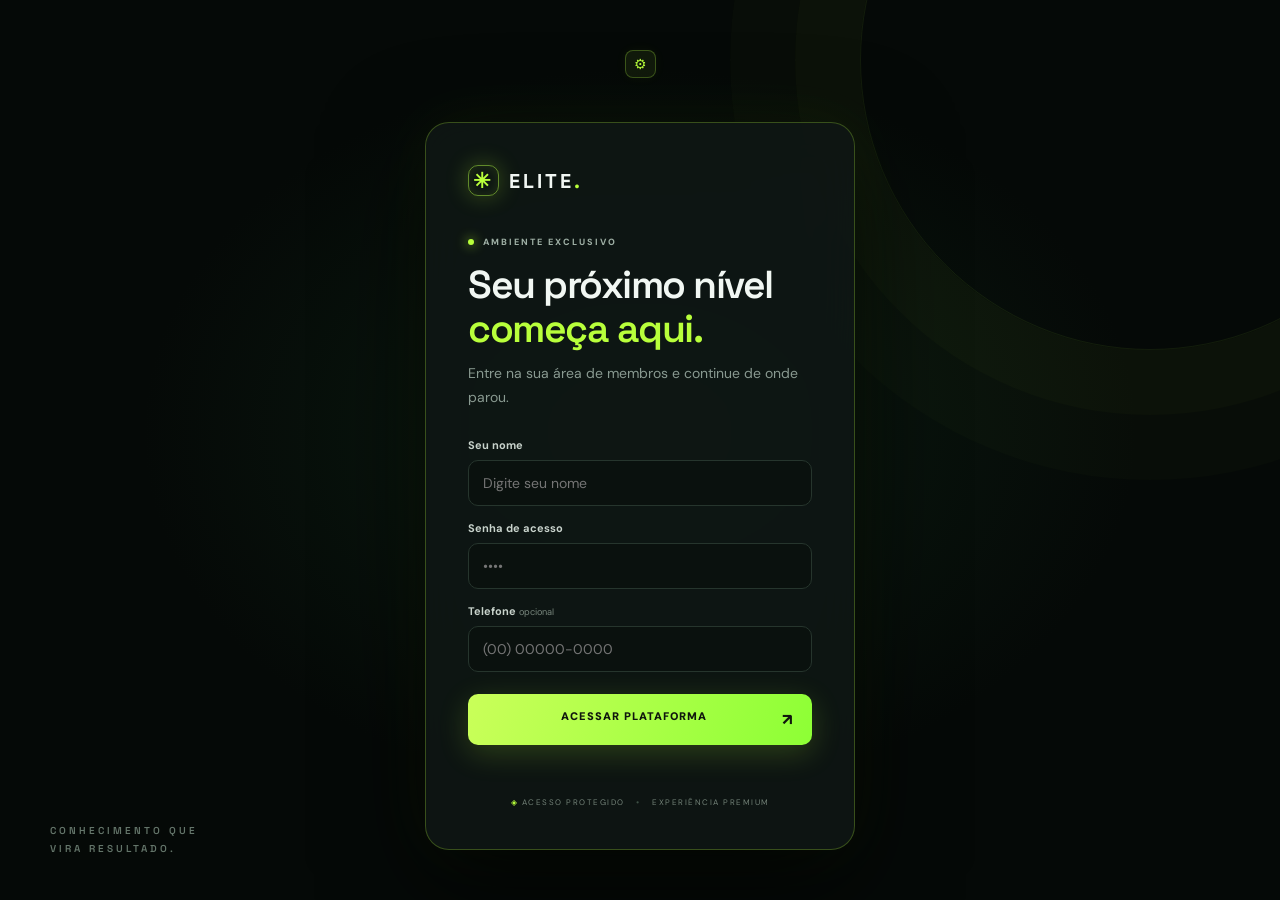
==== index.html @ 22151085 "Move Master access to the public member login screen" ====
<!doctype html>
<html lang="pt-BR">
<head>
  <meta charset="utf-8">
  <meta name="viewport" content="width=device-width, initial-scale=1">
  <meta name="theme-color" content="#080d0c">
  <meta name="description" content="Área de membros premium — Elite Academy">
  <title>ELITE — Área de membros</title>
  <link rel="preconnect" href="https://fonts.googleapis.com">
  <link rel="preconnect" href="https://fonts.gstatic.com" crossorigin>
  <link href="https://fonts.googleapis.com/css2?family=DM+Sans:wght@400;500;600;700;800&family=Space+Grotesk:wght@400;500;600;700&display=swap" rel="stylesheet">
  <link rel="stylesheet" href="styles.css">
</head>
<body>
  <div id="loginView" class="login-screen">
    <button class="admin-trigger login-admin-trigger" id="adminTrigger" title="Área Master" aria-label="Abrir acesso à Área Master">⚙</button>
    <div class="login-glow"></div>
    <div class="login-card">
      <div class="brand-mark"><span class="brand-icon">✳</span><span>ELITE<span class="green">.</span></span></div>
      <div class="eyebrow"><i></i> AMBIENTE EXCLUSIVO</div>
      <h1>Seu próximo nível<br><span>começa aqui.</span></h1>
      <p class="muted">Entre na sua área de membros e continue de onde parou.</p>
      <form id="loginForm">
        <label for="memberName">Seu nome</label>
        <input id="memberName" autocomplete="name" placeholder="Digite seu nome" required>
        <label for="memberPassword">Senha de acesso</label>
        <input id="memberPassword" type="password" inputmode="numeric" placeholder="••••" required>
        <label for="memberPhone">Telefone <small>opcional</small></label>
        <input id="memberPhone" type="tel" placeholder="(00) 00000-0000">
        <button class="btn-primary full" type="submit">ACESSAR PLATAFORMA <span>↗</span></button>
        <p id="loginError" class="error"></p>
      </form>
      <div class="login-foot"><span>◈</span> ACESSO PROTEGIDO <b>•</b> EXPERIÊNCIA PREMIUM</div>
    </div>
    <div class="login-side-note">CONHECIMENTO QUE<br>VIRA RESULTADO.</div>
  </div>

  <div id="appView" class="app-shell hidden">
    <aside class="sidebar" id="sidebar">
      <div class="brand"><span class="brand-icon">✳</span><span>ELITE<span class="green">.</span></span></div>
      <div class="side-label">MENU PRINCIPAL</div>
      <button class="nav-item active" data-view="home"><span>⌂</span> Visão geral</button>
      <button class="nav-item" data-view="courses"><span>▤</span> Meus cursos</button>
      <button class="nav-item" data-view="library"><span>▧</span> Biblioteca</button>
      <div class="side-label side-label-spaced">ACOMPANHAMENTO</div>
      <div class="sidebar-feature"><div class="sidebar-feature-icon">✦</div><div><b>Minha evolução</b><small>Continue sua jornada</small></div><span>↗</span></div>
      <div class="side-bottom">
        <div class="side-label">SUA CONTA</div>
        <button class="nav-item" id="profileButton"><span>◉</span> Meu perfil</button>
        <button class="nav-item" id="logoutButton"><span>↪</span> Sair da conta</button>
        <div class="sidebar-status"><span class="pulse"></span><div><b>AMBIENTE ELITE</b><small>Plataforma demonstrativa</small></div></div>
      </div>
    </aside>

    <main class="main-area">
      <header class="topbar">
        <button class="mobile-menu" id="mobileMenu" aria-label="Abrir menu">☰</button>
        <div class="breadcrumb">ÁREA DE MEMBROS <span>/</span> <b id="breadcrumbCurrent">INÍCIO</b></div>
        <div class="top-search"><span>⌕</span><input type="search" placeholder="Buscar cursos, aulas e materiais..." aria-label="Buscar na plataforma"></div>
        <div class="top-actions">
          <button class="icon-button" title="Notificações">♧<i class="notification-dot"></i></button>
          <div class="user-chip"><div class="avatar" id="userInitial">E</div><div><b id="userName">Aluno</b><small>Membro</small></div><span>⌄</span></div>
        </div>
      </header>

      <section id="homePage" class="page">
        <div class="welcome-row">
          <div><div class="eyebrow"><i></i> SEU ESPAÇO DE EVOLUÇÃO</div><h1>Olá, <span id="welcomeName">Aluno</span> <span class="wave">✦</span></h1><p class="muted">O conhecimento certo, no momento certo. Vamos avançar?</p></div>
          <div class="date-pill">◷ &nbsp; SUA JORNADA COMEÇA AGORA</div>
        </div>

        <div class="home-dashboard">
          <div class="home-primary">
            <div class="promo-grid" id="promoGrid">
              <article class="promo promo-main">
                <img class="promo-art" src="assets/elite-academy-cover.svg" alt="Elite Academy — conhecimento que transforma resultados">
                <div class="promo-video-shade"></div>
                <div class="promo-content promo-art-content">
                  <span class="promo-tag">BEM-VINDO À ELITE ACADEMY</span>
                  <h2>Seu próximo nível<br>começa <em>agora.</em></h2>
                  <p>Aprenda, coloque em prática e transforme conhecimento em resultado.</p>
                  <button class="text-link" data-course="metodo-lp">CONTINUAR NO MÉTODO LP <b>↗</b></button>
                </div>
                <div class="promo-number">01 <span>/ SUA JORNADA</span></div>
              </article>
              <article class="promo promo-purple"><span class="promo-tag">ESCALA & PERFORMANCE</span><div class="promo-symbol">⌘</div><h3>Digital<br>Scale Pro</h3><p>Estratégias para crescer com inteligência.</p><span class="promo-arrow">↗</span></article>
              <article class="promo promo-blue"><span class="promo-tag">CRIATIVIDADE & MARCA</span><div class="promo-symbol">◈</div><h3>Design<br>Magnético</h3><p>Uma presença digital que se destaca.</p><span class="promo-arrow">↗</span></article>
            </div>
            <div class="section-heading"><div><div class="eyebrow">SUA BIBLIOTECA</div><h2>Continue aprendendo</h2></div><button class="subtle-link" data-view="courses">VER TODOS <span>↗</span></button></div>
            <div class="course-grid" id="homeCourses"></div>
            <div class="lower-grid">
              <section class="panel progress-panel"><div class="panel-heading"><div><div class="eyebrow">SEU DESEMPENHO</div><h3>Ritmo de evolução</h3></div><span class="panel-icon">↗</span></div><div class="progress-content"><div class="progress-ring"><div><b id="progressPercent">24%</b><small>CONCLUÍDO</small></div></div><div><h4>Você está no caminho.</h4><p class="muted">Pequenos passos todos os dias constroem grandes resultados.</p><div class="mini-stats"><span><b id="completedLessons">6</b><small>AULAS VISTAS</small></span><span><b id="activeCourses">3</b><small>CURSOS ATIVOS</small></span></div></div></div></section>
              <section class="panel quote-panel"><div class="quote-mark">“</div><p>O seu futuro é construído pelas decisões que você toma hoje.</p><span>— MENTALIDADE ELITE</span><div class="quote-decoration">✳</div></section>
            </div>
          </div>
          <aside class="home-aside">
            <section class="aside-card member-card">
              <div class="aside-card-head"><span>SEU ESPAÇO</span><span class="live-dot"></span></div>
              <div class="member-avatar" id="memberAvatarLarge">E</div>
              <h3 id="memberAsideName">Membro Elite</h3>
              <p>Seu ambiente de aprendizado</p>
              <div class="member-level"><span>STATUS DA CONTA</span><b><i></i> ATIVO</b></div>
            </section>
            <section class="aside-card journey-card">
              <div class="aside-card-head"><span>RESUMO DA JORNADA</span><span>✧</span></div>
              <div class="journey-overview">
                <div class="journey-ring" id="journeyRing" style="--journey-progress:24%">
                  <div class="journey-ring-inner"><b id="asideProgress">24%</b><small>GERAL</small></div>
                </div>
                <div class="journey-metrics">
                  <div class="journey-metric"><span class="metric-dot green"></span><span>Cursos disponíveis</span><b id="asideCourseCount">06</b></div>
                  <div class="journey-metric"><span class="metric-dot mint"></span><span>Aulas concluídas</span><b id="asideLessonCount">06</b></div>
                  <div class="journey-metric"><span class="metric-dot gray"></span><span>Curso em destaque</span></div>
                  <strong class="journey-current-course" id="asideCurrentCourse">Método LP</strong>
                </div>
              </div>
              <div class="journey-caption">SEU PROGRESSO EM TODOS OS TREINAMENTOS</div>
            </section>
            <section class="aside-card activity-card">
              <div class="aside-card-head"><span>COMECE POR AQUI</span><span>↗</span></div>
              <button class="quick-link" data-course="metodo-lp"><span class="quick-icon">▶</span><span><b>Método LP</b><small>Continue seu treinamento</small></span><i>↗</i></button>
              <button class="quick-link" data-view="courses"><span class="quick-icon">▦</span><span><b>Explorar cursos</b><small>Veja sua biblioteca completa</small></span><i>↗</i></button>
              <button class="quick-link" data-view="library"><span class="quick-icon">▤</span><span><b>Materiais de apoio</b><small>Acesse seus arquivos</small></span><i>↗</i></button>
            </section>
            <section class="aside-tip"><span>✦ DICA ELITE</span><p>Reserve alguns minutos por dia para avançar nas suas aulas. A consistência faz a diferença.</p></section>
          </aside>
        </div>
        <footer>© 2026 ELITE ACADEMY <span>FEITO PARA QUEM VAI ALÉM <b>✳</b></span></footer>
      </section>

      <section id="coursesPage" class="page hidden">
        <div class="page-intro"><div class="eyebrow"><i></i> CONTEÚDO EXCLUSIVO</div><h1>Meus <span>cursos.</span></h1><p class="muted">Acesse suas trilhas, acompanhe as aulas e evolua no seu ritmo.</p></div>
        <div class="filter-row"><span>MINHA BIBLIOTECA</span><span id="courseCount">03 TREINAMENTOS</span></div>
        <div class="course-grid all-courses" id="allCourses"></div>
        <footer>© 2026 ELITE ACADEMY <span>FEITO PARA QUEM VAI ALÉM <b>✳</b></span></footer>
      </section>

      <section id="coursePage" class="page hidden">
        <button class="back-link" id="backCourses">← VOLTAR AOS CURSOS</button>
        <div id="courseDetail"></div>
      </section>

      <section id="libraryPage" class="page hidden">
        <div class="page-intro"><div class="eyebrow"><i></i> MATERIAIS DE APOIO</div><h1>Sua <span>biblioteca.</span></h1><p class="muted">Materiais, guias e recursos para acompanhar seus estudos.</p></div>
        <div id="libraryContent" class="library-grid"></div>
      </section>
    </main>
  </div>

  <div id="masterLoginModal" class="modal-backdrop hidden">
    <div class="modal master-login-modal">
      <button class="modal-close" data-close="masterLoginModal">×</button>
      <div class="eyebrow"><i></i> ACESSO RESTRITO</div><h2>Área <span>Master.</span></h2>
      <p class="muted">Entre para administrar cursos, módulos e aulas da ELITE Academy.</p>
      <label for="masterPassword">Senha administrativa</label>
      <input id="masterPassword" type="password" inputmode="numeric" placeholder="Digite sua senha">
      <p id="masterLoginError" class="error"></p>
      <button class="btn-primary full" id="masterLoginButton">ENTRAR NO MASTER ↗</button>
    </div>
  </div>

  <div id="adminModal" class="modal-backdrop hidden">
    <div class="modal admin-modal">
      <button class="modal-close" data-close="adminModal">×</button>
      <div class="eyebrow"><i></i> CONFIGURAÇÃO DA PLATAFORMA</div><h2>Painel de <span>gestão.</span></h2>
      <p class="muted">Central de administração: organize a vitrine, os módulos, as aulas e os acessos.</p>
      <div class="admin-tabs"><button class="active" data-tab="contentTab">Aulas e módulos</button><button data-tab="courseTab">Criar curso</button><button data-tab="manageTab">Gerenciar cursos</button></div>
      <div id="contentTab" class="admin-tab">
        <label>Curso</label><select id="adminCourse"></select>
        <label>Nome do módulo</label><input id="adminModule" placeholder="Ex.: Módulo 01 — Comece aqui">
        <label>Título da aula / material</label><input id="adminTitle" placeholder="Ex.: Introdução ao método">
        <label>Tipo de conteúdo</label><select id="adminType"><option value="video">Vídeo (link)</option><option value="pdf">PDF / material</option><option value="text">Texto / aula escrita</option></select>
        <label>Link do vídeo ou arquivo</label><input id="adminUrl" placeholder="Cole o link do YouTube, Vimeo ou arquivo hospedado">
        <label>Texto ou descrição <small>opcional</small></label><textarea id="adminBody" rows="3" placeholder="Descrição, conteúdo da aula ou instruções..."></textarea>
        <button class="btn-primary full" id="addContent">SALVAR CONTEÚDO ↗</button>
      </div>
      <div id="courseTab" class="admin-tab hidden">
        <label>Nome do novo curso</label><input id="newCourseName" placeholder="Ex.: Mentoria de Vendas">
        <label>Descrição curta</label><input id="newCourseDesc" placeholder="O que o aluno vai aprender?">
        <label>URL da capa (opcional)</label><input id="newCourseCover" placeholder="https://...imagem-da-capa.jpg"><label>Link do checkout (opcional)</label><input id="newCourseCheckout" placeholder="https://...checkout"><label>Cor de destaque</label><select id="newCourseColor"><option value="green">Verde neon</option><option value="purple">Roxo</option><option value="blue">Azul</option><option value="orange">Laranja</option></select>
        <label class="admin-check"><input id="newCourseLocked" type="checkbox" checked> Criar como bloqueado (curso à venda)</label><button class="btn-primary full" id="addCourse">CRIAR CURSO ↗</button>
      </div>
      <div id="manageTab" class="admin-tab hidden"><div id="adminCourseManager"></div></div>
      <div class="admin-note">ⓘ Etapa de protótipo: neste momento os dados ficam neste navegador. A conexão segura com D1 e R2 será ativada na próxima etapa.</div>
    </div>
  </div>

  <div id="paymentModal" class="modal-backdrop hidden">
    <div class="modal payment-modal"><button class="modal-close" data-close="paymentModal">×</button><div class="lock-large">♙</div><div class="eyebrow">DESBLOQUEIE NOVAS POSSIBILIDADES</div><h2>Seu próximo curso<br><span>está a um passo.</span></h2><p class="muted">Esta é uma simulação de checkout. Aqui você poderá apresentar os planos, formas de pagamento e direcionar o aluno para seu checkout oficial.</p><div class="checkout-card"><span>ACESSO COMPLETO</span><b id="lockedCourseName">Curso Premium</b><small>Pagamento único • Acesso conforme oferta</small><div class="checkout-price">R$ 97<span>,00</span></div><button class="btn-primary full" id="simulatePay">SIMULAR INTERESSE ↗</button></div><p class="tiny-note" id="paymentFeedback">Nenhuma cobrança será realizada nesta demonstração.</p></div>
  </div>

  <div id="profileModal" class="modal-backdrop hidden"><div class="modal"><button class="modal-close" data-close="profileModal">×</button><div class="eyebrow">SUA CONTA</div><h2>Perfil do <span>membro.</span></h2><p class="muted">Você está acessando como <b id="profileName"></b>.</p><p class="admin-note">Protótipo visual — o cadastro e a autenticação reais serão conectados na próxima etapa.</p></div></div>
  <div id="toast" class="toast"></div>
  <script src="app.js"></script>
</body>
</html>
---- styles.css ----
:root{--bg:#080d0c;--panel:#101816;--panel2:#141e1b;--line:rgba(180,255,218,.09);--text:#f1f7f3;--muted:#899a91;--green:#b5ff45;--green2:#6be39b;--purple:#a98cff;--blue:#70bfff;--font:'DM Sans',sans-serif;--display:'Space Grotesk',sans-serif}*{box-sizing:border-box}body{margin:0;background:var(--bg);color:var(--text);font-family:var(--font);font-size:14px}button,input,select,textarea{font:inherit}button{cursor:pointer}.hidden{display:none!important}.green,.page-intro h1 span,.welcome-row h1 span,.modal h2 span{color:var(--green)}.muted{color:var(--muted);line-height:1.7}.eyebrow{font-size:9px;font-weight:800;letter-spacing:2px;color:#9eafa5;display:flex;align-items:center;gap:9px}.eyebrow i{display:inline-block;width:6px;height:6px;background:var(--green);border-radius:50%;box-shadow:0 0 12px var(--green)}h1,h2,h3,h4,p{margin-top:0}.login-screen{min-height:100vh;display:grid;place-items:center;padding:28px;position:relative;overflow:hidden;background:radial-gradient(ellipse at 75% 48%,rgba(73,160,104,.13),transparent 42%),#080d0c}.login-glow{position:absolute;width:580px;height:580px;border:1px solid rgba(181,255,69,.08);border-radius:50%;right:-160px;top:-230px;box-shadow:0 0 0 65px rgba(181,255,69,.018),0 0 0 130px rgba(181,255,69,.014)}.login-card{width:min(100%,430px);padding:42px;background:rgba(15,23,20,.91);border:1px solid rgba(181,255,69,.16);border-radius:24px;box-shadow:0 30px 100px #0009;position:relative;z-index:1}.brand,.brand-mark{display:flex;align-items:center;gap:10px;font:700 20px var(--display);letter-spacing:3px}.brand-icon{width:31px;height:31px;border:1px solid rgba(181,255,69,.5);border-radius:10px;color:var(--green);display:grid;place-items:center;font-size:21px;box-shadow:0 0 22px #b5ff4520}.login-card .eyebrow{margin:40px 0 15px}.login-card h1{font:600 39px/1.12 var(--display);letter-spacing:-1.5px;margin-bottom:12px}.login-card h1 span{color:var(--green)}.login-card form{margin-top:28px}.login-card label,.modal label{display:block;color:#c8d3cc;font-size:11px;font-weight:700;margin:15px 0 8px}.login-card label small,.modal label small{color:#78877e;font-weight:400}.login-card input,.modal input,.modal select,.modal textarea{width:100%;border:1px solid #26352d;background:#0a110e;color:white;border-radius:10px;padding:13px 14px;outline:none;transition:.2s}.login-card input:focus,.modal input:focus,.modal select:focus,.modal textarea:focus{border-color:var(--green);box-shadow:0 0 0 3px #b5ff4510}.btn-primary{border:0;border-radius:10px;padding:15px 18px;background:var(--green);color:#10170d;font-weight:900;font-size:11px;letter-spacing:1px;box-shadow:0 8px 28px #b5ff4520;transition:.2s}.btn-primary:hover{transform:translateY(-2px);box-shadow:0 12px 35px #b5ff4540}.btn-primary span{float:right;font-size:16px}.full{width:100%;margin-top:22px}.login-foot{font-size:8px;letter-spacing:1.5px;color:#738278;margin-top:28px;text-align:center}.login-foot span{color:var(--green)}.login-foot b{padding:0 8px;color:#3e5145}.error{color:#ff8d8d;font-size:11px;min-height:15px;margin:9px 0 0}.login-side-note{position:absolute;bottom:42px;left:50px;color:#64756a;font:600 10px/1.8 var(--display);letter-spacing:3px}.app-shell{min-height:100vh}.sidebar{position:fixed;inset:0 auto 0 0;width:238px;background:#0b1210;border-right:1px solid var(--line);padding:28px 18px;display:flex;flex-direction:column;z-index:5}.sidebar .brand{padding:0 13px 48px}.side-label{font-size:9px;letter-spacing:1.7px;color:#64746a;font-weight:800;padding:0 13px 13px}.nav-item{display:flex;align-items:center;gap:14px;width:100%;border:0;background:transparent;color:#84948a;padding:13px;border-radius:9px;text-align:left;margin-bottom:5px;font-size:12px;font-weight:600;transition:.2s}.nav-item span{font-size:18px;width:20px;text-align:center}.nav-item:hover,.nav-item.active{background:linear-gradient(90deg,#b5ff4518,transparent);color:var(--green)}.nav-item.active{box-shadow:inset 2px 0 var(--green)}.side-bottom{margin-top:auto}.sidebar-status{border:1px solid var(--line);background:#111a16;border-radius:12px;padding:13px;display:flex;gap:10px;align-items:center;margin:28px 4px 0}.pulse{width:7px;height:7px;background:var(--green);border-radius:50%;box-shadow:0 0 12px var(--green)}.sidebar-status b,.sidebar-status small{display:block}.sidebar-status b{font-size:8px;letter-spacing:1px}.sidebar-status small{font-size:9px;color:#718077;margin-top:4px}.main-area{margin-left:238px;min-height:100vh}.topbar{height:76px;border-bottom:1px solid var(--line);display:flex;align-items:center;justify-content:space-between;padding:0 42px;background:#0a100ee8;position:sticky;top:0;z-index:4;backdrop-filter:blur(16px)}.breadcrumb{font-size:9px;letter-spacing:1.6px;color:#829187;font-weight:700}.breadcrumb span{padding:0 10px;color:#435148}.breadcrumb b{color:var(--green)}.top-actions{display:flex;align-items:center;gap:20px}.icon-button,.admin-trigger{border:0;background:transparent;color:#a2b0a7;font-size:20px;position:relative}.notification-dot{position:absolute;right:1px;top:1px;width:5px;height:5px;background:var(--green);border-radius:50%}.user-chip{display:flex;align-items:center;gap:9px}.avatar{width:34px;height:34px;border-radius:11px;background:linear-gradient(135deg,#b5ff45,#3a9168);color:#0b130d;display:grid;place-items:center;font-weight:900}.user-chip b,.user-chip small{display:block}.user-chip b{font-size:11px}.user-chip small{font-size:9px;color:#74847a;margin-top:3px}.user-chip>span{color:#75847b}.admin-trigger{font-size:14px;opacity:1;padding:6px 8px;color:var(--green);background:#b5ff4512;border:1px solid #b5ff4545;border-radius:8px;line-height:1;box-shadow:0 0 12px #b5ff450c}.admin-trigger:hover{opacity:1;color:#d8ff9c;background:#b5ff4522;border-color:#b5ff4580}.admin-trigger:focus-visible{outline:2px solid var(--green);outline-offset:3px}.mobile-menu{display:none}.page{padding:37px 42px 22px;max-width:1600px;margin:auto}.welcome-row{display:flex;align-items:end;justify-content:space-between;margin-bottom:27px}.welcome-row h1,.page-intro h1{font:600 34px var(--display);letter-spacing:-1.3px;margin:12px 0 5px}.wave{font-size:22px;color:var(--green)}.welcome-row p,.page-intro p{font-size:12px;margin-bottom:0}.date-pill{border:1px solid var(--line);border-radius:30px;padding:10px 14px;color:#a7b5ab;font-size:8px;letter-spacing:1.2px}.promo-grid{display:grid;grid-template-columns:1.7fr 1fr 1fr;gap:14px}.promo{min-height:218px;border:1px solid var(--line);border-radius:16px;padding:22px;position:relative;overflow:hidden;transition:.25s}.promo:hover{transform:translateY(-3px);border-color:#b5ff4545}.promo-main{background:radial-gradient(ellipse at 80% 50%,#315b3a 0%,transparent 43%),linear-gradient(115deg,#18261d,#101a15)}.promo-content{position:relative;z-index:1}.promo-tag{font-size:8px;font-weight:900;letter-spacing:1.6px;color:var(--green);border:1px solid #b5ff453d;border-radius:30px;padding:6px 9px;display:inline-block}.promo h2{font:600 26px/1.12 var(--display);letter-spacing:-.7px;margin:17px 0 7px}.promo h2 em{font-style:normal;color:var(--green)}.promo p{color:#a1b0a5;font-size:10px;max-width:235px;line-height:1.5;margin-bottom:15px}.text-link,.subtle-link,.back-link{background:none;border:0;color:var(--green);font-size:9px;font-weight:900;letter-spacing:1px;padding:0}.text-link b{font-size:15px;padding-left:8px}.promo-number{position:absolute;bottom:17px;right:20px;font:700 11px var(--display);color:#b9c8bc}.promo-number span{color:#617165}.promo-orbit{position:absolute;width:190px;height:190px;right:5%;top:10px;display:grid;place-items:center;opacity:.9}.orbit-ring{position:absolute;width:150px;height:150px;border:1px solid #b5ff4540;border-radius:50%;box-shadow:0 0 0 18px #b5ff4508,0 0 50px #b5ff4518}.orbit-ring:before,.orbit-ring:after{content:"";position:absolute;inset:15px;border:1px dashed #b5ff454d;border-radius:50%;transform:rotate(35deg)}.orbit-ring:after{inset:34px;border-style:solid;opacity:.6}.orbit-core{width:70px;height:70px;border-radius:22px;background:linear-gradient(145deg,#c9ff75,#579b42);display:grid;place-items:center;color:#10200f;font:700 27px var(--display);box-shadow:0 0 45px #b5ff4560;transform:rotate(-9deg)}.orbit-core span{font-size:11px}.spark{position:absolute;color:var(--green);font-style:normal}.s1{top:15px;right:45px;font-size:23px}.s2{bottom:24px;left:30px;font-size:28px}.promo-purple{background:radial-gradient(circle at 85% 25%,#7255a644,transparent 40%),linear-gradient(145deg,#211a32,#171321)}.promo-blue{background:radial-gradient(circle at 85% 25%,#3986a844,transparent 40%),linear-gradient(145deg,#152630,#111b21)}.promo-purple .promo-tag{color:#c2aaff;border-color:#a98cff50}.promo-blue .promo-tag{color:#8bd1ff;border-color:#70bfff50}.promo-symbol{font-size:34px;margin:16px 0 5px;color:#c3aaff}.promo-blue .promo-symbol{color:#80ceff}.promo h3{font:600 21px/1.05 var(--display);margin:0 0 7px}.promo-purple p,.promo-blue p{max-width:175px}.promo-arrow{position:absolute;right:19px;bottom:15px;font-size:20px;color:#c3aaff}.promo-blue .promo-arrow{color:#80ceff}.section-heading{display:flex;justify-content:space-between;align-items:end;margin:35px 0 15px}.section-heading h2{font:600 20px var(--display);margin:7px 0 0}.subtle-link{color:#8a9b90}.subtle-link span{color:var(--green);font-size:15px;padding-left:7px}.course-grid{display:grid;grid-template-columns:repeat(3,minmax(0,1fr));gap:14px}.course-card{border:1px solid var(--line);border-radius:15px;background:#101815;overflow:hidden;cursor:pointer;transition:.25s;position:relative}.course-card:hover{transform:translateY(-4px);border-color:#b5ff4566;box-shadow:0 15px 35px #0004}.course-art{height:137px;padding:17px;position:relative;overflow:hidden;display:flex;align-items:end;background:radial-gradient(circle at 80% 20%,#b5ff4540,transparent 40%),linear-gradient(135deg,#243c2b,#101a14)}.course-art.purple{background:radial-gradient(circle at 80% 20%,#a98cff66,transparent 40%),linear-gradient(135deg,#35274e,#181322)}.course-art.blue{background:radial-gradient(circle at 80% 20%,#70bfff66,transparent 40%),linear-gradient(135deg,#1e3a4b,#101c25)}.course-art.orange{background:radial-gradient(circle at 80% 20%,#ffb46b66,transparent 40%),linear-gradient(135deg,#493020,#1d1712)}.art-shape{position:absolute;right:20px;top:-25px;width:145px;height:145px;border:1px solid #ffffff2c;border-radius:35%;transform:rotate(35deg);box-shadow:0 0 0 17px #ffffff08,0 0 0 35px #ffffff06}.art-shape:after{content:"";position:absolute;inset:22px;border:1px dashed #ffffff50;border-radius:35%}.art-code{position:absolute;right:32px;top:33px;font:700 39px var(--display);color:#ffffffb5}.course-label{font-size:8px;letter-spacing:1.5px;color:#d2e5d5;font-weight:900;position:relative;z-index:1}.course-lock{position:absolute;right:13px;top:13px;background:#0b110ebd;border:1px solid #ffffff25;border-radius:8px;padding:7px;font-size:12px}.course-info{padding:16px}.course-info h3{font:600 17px var(--display);margin:0 0 6px}.course-info p{color:#87968c;font-size:10px;line-height:1.6;min-height:31px;margin-bottom:14px}.course-meta{display:flex;justify-content:space-between;align-items:center;color:#8d9b91;font-size:9px}.course-meta b{color:var(--green);font-size:9px}.mini-progress{height:3px;background:#26352b;border-radius:5px;margin-top:12px;overflow:hidden}.mini-progress i{height:100%;display:block;background:var(--green);border-radius:5px}.lower-grid{display:grid;grid-template-columns:1.4fr 1fr;gap:14px;margin-top:18px}.panel{border:1px solid var(--line);border-radius:15px;background:#101815;padding:20px;position:relative;overflow:hidden}.panel-heading{display:flex;justify-content:space-between}.panel-heading h3{font:600 16px var(--display);margin:7px 0}.panel-icon{color:var(--green);font-size:20px}.progress-content{display:flex;align-items:center;gap:25px;margin-top:12px}.progress-ring{width:104px;height:104px;border-radius:50%;background:conic-gradient(var(--green) 0 24%,#26352c 24% 100%);display:grid;place-items:center;position:relative;flex-shrink:0}.progress-ring:before{content:"";position:absolute;inset:7px;border-radius:50%;background:#101815}.progress-ring>div{position:relative;text-align:center}.progress-ring b,.progress-ring small{display:block}.progress-ring b{font:700 22px var(--display)}.progress-ring small{font-size:7px;color:#84948a;letter-spacing:1px}.progress-content h4{font:600 13px var(--display);margin:0 0 5px}.progress-content p{font-size:9px;margin-bottom:12px}.mini-stats{display:flex;gap:25px}.mini-stats b,.mini-stats small{display:block}.mini-stats b{font:700 16px var(--display);color:var(--green)}.mini-stats small{font-size:7px;letter-spacing:1px;color:#77867c;margin-top:3px}.quote-panel{background:radial-gradient(circle at 90% 90%,#b5ff4518,transparent 45%),#121b16}.quote-mark{font:700 55px Georgia;color:var(--green);height:35px}.quote-panel p{font:500 17px/1.4 var(--display);max-width:280px;margin:12px 0 14px}.quote-panel>span{font-size:8px;letter-spacing:1.5px;color:#94a398}.quote-decoration{position:absolute;right:17px;bottom:4px;font-size:76px;color:#b5ff4510}footer{display:flex;justify-content:space-between;border-top:1px solid var(--line);padding:20px 0 5px;margin-top:28px;font-size:8px;letter-spacing:1.3px;color:#637269}footer b{color:var(--green);font-size:13px;padding-left:5px}.page-intro{margin:8px 0 28px}.page-intro h1{font-size:38px}.filter-row{display:flex;justify-content:space-between;color:#7c8d82;font-size:9px;letter-spacing:1.4px;font-weight:800;margin-bottom:14px}.all-courses{grid-template-columns:repeat(3,minmax(0,1fr))}.back-link{margin:3px 0 25px;color:#91a196}.detail-hero{border:1px solid var(--line);border-radius:18px;padding:30px;background:radial-gradient(circle at 85% 40%,#b5ff4524,transparent 34%),linear-gradient(110deg,#17231a,#101815);position:relative;overflow:hidden;margin-bottom:25px}.detail-hero.purple{background:radial-gradient(circle at 85% 40%,#a98cff35,transparent 34%),linear-gradient(110deg,#241c32,#101815)}.detail-hero.blue{background:radial-gradient(circle at 85% 40%,#70bfff35,transparent 34%),linear-gradient(110deg,#172b37,#101815)}.detail-hero h1{font:600 32px var(--display);margin:15px 0 8px}.detail-hero p{color:#a3b1a7;font-size:11px;max-width:500px;line-height:1.7}.detail-stats{display:flex;gap:22px;margin-top:20px;color:#8d9c91;font-size:9px}.detail-stats b{color:var(--green);padding-right:5px}.module{border:1px solid var(--line);border-radius:13px;margin-bottom:12px;overflow:hidden;background:#101815}.module-head{display:flex;justify-content:space-between;align-items:center;padding:17px 19px;cursor:pointer}.module-head h3{font:600 14px var(--display);margin:0}.module-head small{color:#819187;font-size:9px}.lesson-list{border-top:1px solid var(--line);padding:5px 15px}.lesson{display:flex;align-items:center;gap:13px;padding:13px 5px;border-bottom:1px solid #ffffff08}.lesson:last-child{border:0}.lesson-icon{width:32px;height:32px;border-radius:9px;background:#b5ff4514;color:var(--green);display:grid;place-items:center;font-size:14px}.lesson-info{flex:1}.lesson-info b,.lesson-info small{display:block}.lesson-info b{font-size:11px}.lesson-info small{font-size:9px;color:#78877e;margin-top:4px}.lesson-action{border:1px solid #b5ff453d;color:var(--green);background:#b5ff450c;border-radius:7px;padding:7px 10px;font-size:8px;font-weight:800;letter-spacing:.6px}.lesson-view{border-top:1px solid var(--line);padding:20px;background:#0c1310}.lesson-view h3{font:600 17px var(--display)}.lesson-view p{font-size:11px;color:#9aa99f;line-height:1.7}.lesson-view iframe{width:100%;aspect-ratio:16/9;border:0;border-radius:10px;background:#000}.lesson-view a{color:var(--green)}.library-grid{display:grid;grid-template-columns:repeat(3,1fr);gap:14px}.library-item{padding:20px;border:1px solid var(--line);background:#101815;border-radius:13px}.library-item .file-icon{font-size:23px;color:var(--green)}.library-item h3{font:600 14px var(--display);margin:12px 0 5px}.library-item p{font-size:10px;color:#87968c;line-height:1.6}.library-item a{font-size:9px;color:var(--green);font-weight:800;text-decoration:none}.modal-backdrop{position:fixed;inset:0;background:#020604d9;backdrop-filter:blur(9px);display:grid;place-items:center;padding:18px;z-index:20}.modal{width:min(100%,510px);max-height:90vh;overflow:auto;background:#111a15;border:1px solid #b5ff4530;border-radius:18px;padding:30px;position:relative;box-shadow:0 30px 90px #000a}.modal-close{position:absolute;right:18px;top:13px;border:0;background:none;color:#9aaba0;font-size:25px}.modal h2{font:600 27px var(--display);margin:12px 0 8px}.modal>p{font-size:11px}.admin-tabs{display:flex;gap:8px;border-bottom:1px solid var(--line);margin:20px 0 13px}.admin-tabs button{background:none;border:0;color:#819187;padding:10px 12px;font-size:10px}.admin-tabs button.active{color:var(--green);border-bottom:2px solid var(--green)}.admin-tab label{margin-top:12px}.admin-tab input,.admin-tab select,.admin-tab textarea{padding:11px;font-size:11px}.admin-note{font-size:9px;line-height:1.6;color:#7e8d83;background:#0b120e;border:1px solid var(--line);border-radius:9px;padding:12px;margin-top:18px}.payment-modal{text-align:center;width:min(100%,430px)}.payment-modal .eyebrow{justify-content:center}.lock-large{width:58px;height:58px;border:1px solid #b5ff4550;background:#b5ff4512;border-radius:18px;display:grid;place-items:center;color:var(--green);font-size:26px;margin:0 auto 17px}.payment-modal h2{font-size:29px}.checkout-card{text-align:left;background:#0a120e;border:1px solid var(--line);border-radius:13px;padding:17px;margin-top:20px}.checkout-card>span,.checkout-card small{display:block;color:#84948a;font-size:8px;letter-spacing:1px}.checkout-card>b{display:block;font:600 17px var(--display);margin:8px 0}.checkout-price{font:700 28px var(--display);margin:14px 0;color:var(--green)}.checkout-price span{font-size:14px}.checkout-card .btn-primary{margin-top:0}.tiny-note{font-size:9px;color:#718078;margin-top:13px}.toast{position:fixed;bottom:25px;right:25px;background:#b5ff45;color:#10170d;font-weight:800;font-size:11px;padding:13px 18px;border-radius:9px;box-shadow:0 10px 35px #0008;z-index:40;opacity:0;transform:translateY(10px);transition:.25s;pointer-events:none}.toast.show{opacity:1;transform:translateY(0)}@media(max-width:1100px){.page{padding-left:27px;padding-right:27px}.topbar{padding:0 27px}.promo-grid{grid-template-columns:1.4fr 1fr 1fr}.promo-orbit{right:-20px;opacity:.5}.course-grid,.all-courses{grid-template-columns:repeat(2,minmax(0,1fr))}}@media(max-width:760px){.sidebar{transform:translateX(-100%);transition:.25s;width:250px;box-shadow:20px 0 50px #0008}.sidebar.open{transform:translateX(0)}.main-area{margin-left:0}.mobile-menu{display:block;border:0;background:none;color:var(--green);font-size:20px}.topbar{height:65px;padding:0 16px;gap:10px}.breadcrumb{font-size:8px}.top-actions{gap:10px}.user-chip>div:not(.avatar),.user-chip>span,.icon-button{display:none}.admin-trigger{font-size:15px}.page{padding:25px 16px 15px}.welcome-row{display:block}.welcome-row h1{font-size:29px}.date-pill{display:inline-block;margin-top:15px}.promo-grid{grid-template-columns:1fr 1fr}.promo-main{grid-column:1/-1;min-height:225px}.promo-orbit{right:0;opacity:.8}.promo{padding:16px;min-height:190px}.promo h3{font-size:18px}.course-grid,.all-courses{grid-template-columns:1fr 1fr;gap:10px}.course-art{height:112px}.course-info{padding:12px}.course-info h3{font-size:14px}.course-info p{font-size:9px}.lower-grid{grid-template-columns:1fr}.progress-content{gap:17px}.library-grid{grid-template-columns:1fr 1fr}.page-intro h1{font-size:32px}.login-card{padding:30px 24px}.login-side-note{display:none}.login-card h1{font-size:34px}}@media(max-width:430px){.promo-grid{grid-template-columns:1fr}.promo-main{grid-column:auto}.promo-purple,.promo-blue{min-height:165px}.course-grid,.all-courses,.library-grid{grid-template-columns:1fr}.course-art{height:135px}.promo-orbit{right:2%;opacity:.55}.welcome-row h1{font-size:27px}.section-heading h2{font-size:18px}.date-pill{font-size:7px}.detail-hero{padding:22px}.detail-hero h1{font-size:26px}.detail-stats{gap:12px;flex-wrap:wrap}footer{font-size:7px;gap:10px}footer span{text-align:right}}


/* ELITE cinematic neon refresh */
:root{--green:#b7ff35;--green2:#67ffad;--bg:#050907;--panel:#0b1410;--panel2:#101d16}
body{background:radial-gradient(ellipse at 75% 0%,#18351f35,transparent 38%),#050907}
.login-screen{background:radial-gradient(ellipse at 50% 48%,#173d2360,transparent 55%),#050907}
.login-card{backdrop-filter:blur(22px);border-color:#b7ff3540;box-shadow:0 30px 100px #000c,0 0 65px #9dff3510}
.brand-icon{box-shadow:0 0 22px #b7ff3540,inset 0 0 12px #b7ff3520}
.sidebar{background:linear-gradient(180deg,#09110d,#050907 80%);box-shadow:12px 0 45px #0004}
.topbar{background:#070d0beF;box-shadow:0 8px 30px #0003}
.nav-item{transition:background .25s,color .25s,transform .25s}
.nav-item:hover{transform:translateX(3px)}
.promo{border-color:#b7ff3520;box-shadow:inset 0 1px #ffffff08,0 18px 45px #0004}
.promo-main{isolation:isolate;background:#0a1710}
.promo-video{position:absolute;inset:0;width:100%;height:100%;object-fit:cover;opacity:.35;z-index:-2;filter:saturate(.75) contrast(1.12)}
.promo-video-shade{position:absolute;inset:0;z-index:-1;background:linear-gradient(90deg,#07110df5 0%,#07110dc9 48%,#07110d45 100%),linear-gradient(0deg,#07110d99,transparent 65%)}
.promo-main .promo-content{max-width:65%}
.promo-orbit{filter:drop-shadow(0 0 22px #b7ff3540)}
.promo-purple{background:radial-gradient(circle at 85% 15%,#a98cff35,transparent 45%),linear-gradient(145deg,#171426,#0c1013)}
.promo-blue{background:radial-gradient(circle at 85% 15%,#70bfff35,transparent 45%),linear-gradient(145deg,#101d2a,#0c1114)}
.course-card{border:1px solid #b7ff3520;background:linear-gradient(145deg,#111b15,#09100d);box-shadow:0 12px 35px #0005;transition:transform .3s,border-color .3s,box-shadow .3s}
.course-card:hover{transform:translateY(-7px) scale(1.012);border-color:#b7ff3580;box-shadow:0 22px 55px #0008,0 0 28px #b7ff3515}
.course-art{position:relative;isolation:isolate;overflow:hidden;background-image:radial-gradient(ellipse at 70% 20%,#c7ff4a44,transparent 35%),linear-gradient(135deg,#183d25,#07100b 75%)}
.course-art:before{content:"";position:absolute;inset:0;z-index:-1;background:linear-gradient(120deg,transparent 25%,#ffffff0b 48%,transparent 68%);transform:translateX(-100%);transition:transform .7s}
.course-card:hover .course-art:before{transform:translateX(100%)}
.course-art.purple{background-image:radial-gradient(ellipse at 70% 20%,#bd91ff55,transparent 38%),linear-gradient(135deg,#34214f,#0b0b14 78%)}
.course-art.blue{background-image:radial-gradient(ellipse at 70% 20%,#70c7ff55,transparent 38%),linear-gradient(135deg,#173d5a,#081018 78%)}
.course-art.orange{background-image:radial-gradient(ellipse at 70% 20%,#ffb45b55,transparent 38%),linear-gradient(135deg,#51301b,#100d0a 78%)}
.art-shape{filter:drop-shadow(0 0 28px #b7ff3550);transform:rotate(-12deg) scale(1.08)}
.course-label{backdrop-filter:blur(10px);background:#0509078a;border:1px solid #ffffff18;padding:7px 10px;border-radius:30px}
.course-info{background:linear-gradient(180deg,#111a14,#0b120e)}
.module{overflow:hidden;border:1px solid #b7ff3528;background:linear-gradient(135deg,#111c15,#09100d);border-radius:16px;margin:13px 0;box-shadow:0 14px 35px #0004;transition:border-color .25s,box-shadow .25s}
.module:hover{border-color:#b7ff3570;box-shadow:0 0 28px #b7ff3510}
.module-head{min-height:100px;padding:22px 24px;position:relative;overflow:hidden;background:radial-gradient(ellipse at 90% 50%,#b7ff351c,transparent 45%),linear-gradient(105deg,#15251a,#0b120e);cursor:pointer}
.module-head:after{content:"";position:absolute;right:60px;top:-44px;width:150px;height:150px;border:1px solid #b7ff3528;border-radius:35px;transform:rotate(35deg);box-shadow:0 0 0 14px #b7ff3508,0 0 0 28px #b7ff3505;pointer-events:none}
.module-head h3{font:600 17px var(--display);letter-spacing:-.3px}
.module-head small{color:#9bad9f}
.module-head>span{position:relative;z-index:1;color:var(--green);font-size:20px}
.lesson-list{padding:4px 14px 12px;background:#080f0b}
.lesson{border-bottom:1px solid #ffffff0b;padding:14px 10px}
.lesson:last-child{border-bottom:0}
.lesson-icon{background:#b7ff3510;border:1px solid #b7ff3528;color:var(--green);width:36px;height:36px;border-radius:11px}
.lesson-action{transition:.2s}
.lesson-action:hover{background:var(--green);color:#071008;box-shadow:0 0 18px #b7ff3540}
.panel,.library-item{background:linear-gradient(145deg,#111b15,#09100d);border-color:#b7ff351e;box-shadow:0 14px 38px #0004}
.btn-primary{background:linear-gradient(110deg,#caff59,#8dff35);box-shadow:0 8px 30px #b7ff3530}
.btn-primary:hover{box-shadow:0 12px 38px #b7ff3555}
::selection{background:#b7ff35;color:#071008}
@media(max-width:760px){.promo-main .promo-content{max-width:78%}.promo-video{opacity:.28}.module-head{min-height:90px;padding:18px}.module-head h3{font-size:15px}}


/* Module cover gallery — editable sample cards */
.module-library-heading{display:flex;align-items:end;justify-content:space-between;gap:16px;margin:30px 0 16px}
.module-library-heading h2{font:600 23px var(--display);letter-spacing:-.8px;margin:8px 0 5px}
.module-library-heading p{font-size:11px;color:#91a196;margin:0}
.module-library-count{font-size:9px;letter-spacing:1.3px;color:var(--green);border:1px solid #b7ff3535;border-radius:30px;padding:9px 12px;white-space:nowrap}
.module-cover-grid{display:grid;grid-template-columns:repeat(2,minmax(0,1fr));gap:18px}
.module-cover{overflow:hidden;border:1px solid #b7ff3527;border-radius:17px;background:linear-gradient(145deg,#111c15,#080e0b);box-shadow:0 18px 45px #0005;transition:transform .3s,border-color .3s,box-shadow .3s}
.module-cover:hover{transform:translateY(-5px);border-color:#b7ff3580;box-shadow:0 22px 50px #0008,0 0 28px #b7ff3514}
.module-cover-art{height:180px;position:relative;overflow:hidden;display:flex;align-items:center;justify-content:center;background:radial-gradient(circle at 50% 50%,#b7ff3540,transparent 34%),linear-gradient(125deg,#193b25,#07100b 75%)}
.module-cover-1 .module-cover-art{background:radial-gradient(circle at 50% 50%,#a98cff55,transparent 36%),linear-gradient(125deg,#33214b,#0b0c14 75%)}
.module-cover-2 .module-cover-art{background:radial-gradient(circle at 50% 50%,#70bfff55,transparent 36%),linear-gradient(125deg,#173c55,#081018 75%)}
.module-cover-3 .module-cover-art{background:radial-gradient(circle at 50% 50%,#ffbd6650,transparent 36%),linear-gradient(125deg,#50301c,#100d0a 75%)}
.module-cover-art:before,.module-cover-art:after{content:"";position:absolute;width:190px;height:190px;border:1px solid #d8ff9b45;border-radius:38px;transform:rotate(35deg);box-shadow:0 0 0 15px #b7ff3509,0 0 0 30px #b7ff3506}
.module-cover-art:after{width:125px;height:125px;border-radius:50%;transform:rotate(-25deg);border-style:dashed}
.module-cover-index,.module-cover-count{position:absolute;z-index:2;font-size:8px;font-weight:900;letter-spacing:1.5px;color:#e9f8e9;background:#0509078a;border:1px solid #ffffff22;border-radius:30px;padding:8px 11px;backdrop-filter:blur(10px)}
.module-cover-index{top:15px;left:15px}.module-cover-count{right:15px;bottom:15px}
.module-cover-orbit{position:absolute;width:76px;height:76px;border:1px solid #d4ff8a8a;border-radius:24px;transform:rotate(45deg);box-shadow:0 0 35px #b7ff3545,inset 0 0 25px #b7ff351a}
.module-cover-glyph{z-index:1;font:600 54px var(--display);color:#d9ff9c;text-shadow:0 0 25px #b7ff35a0}
.module-cover-info{padding:18px}
.module-cover-info h3{font:600 17px var(--display);margin:0 0 5px}
.module-cover-info p{font-size:10px;color:#87978c;margin:0 0 15px}
.module-enter{width:100%;display:flex;align-items:center;justify-content:space-between;border:1px solid #b7ff3545;border-radius:9px;background:#b7ff350d;color:var(--green);padding:12px 13px;font-size:9px;font-weight:900;letter-spacing:1px;transition:.2s}
.module-enter:hover{background:var(--green);color:#071008;box-shadow:0 0 22px #b7ff3540}
.module-lessons{padding:4px 12px 10px;border-top:1px solid #ffffff10;background:#080f0b}
.module-lessons .lesson{padding:12px 4px}
.module-empty{font-size:10px;color:#8c9b91;padding:12px}
@media(max-width:760px){.module-cover-grid{grid-template-columns:1fr;gap:13px}.module-cover-art{height:155px}.module-library-heading h2{font-size:19px}}

/* Capa principal ilustrada da Elite Academy */
.promo-main{isolation:isolate;background:#030806!important;padding:0!important;min-height:218px}
.promo-art{position:absolute;inset:0;width:100%;height:100%;object-fit:cover;object-position:center;z-index:0}
.promo-main .promo-video-shade{position:absolute;inset:0;z-index:1;background:linear-gradient(90deg,rgba(3,8,6,.22),rgba(3,8,6,.04) 55%,rgba(3,8,6,.2))}
.promo-main .promo-art-content{position:absolute;left:22px;bottom:20px;z-index:2}
.promo-main .promo-number{z-index:2;text-shadow:0 2px 12px #000}
@media(max-width:700px){.promo-main{min-height:190px}.promo-art{object-position:center}.promo-main .promo-art-content{left:14px;bottom:14px}}


/* ELITE Academy — premium member dashboard refresh */
:root{--green:#b8ff3b;--green2:#5ff0a2;--bg:#070b0a;--panel:#0e1512;--line:rgba(184,255,59,.12)}
body{background:radial-gradient(ellipse at 78% 5%,rgba(67,125,75,.09),transparent 35%),#070b0a}
.sidebar{background:linear-gradient(180deg,#0d1511,#080d0b 78%);border-right:1px solid rgba(184,255,59,.13);box-shadow:12px 0 50px #0003}
.sidebar .brand{padding-bottom:42px}
.side-label-spaced{margin-top:32px}
.sidebar-feature{display:flex;align-items:center;gap:10px;margin:3px 5px;padding:12px;border:1px solid #b8ff3b1b;border-radius:12px;background:linear-gradient(110deg,#b8ff3b0e,#0b110e)}
.sidebar-feature-icon{width:32px;height:32px;border-radius:10px;display:grid;place-items:center;background:#b8ff3b18;color:var(--green);font-size:17px}
.sidebar-feature b,.sidebar-feature small{display:block}.sidebar-feature b{font-size:10px}.sidebar-feature small{font-size:9px;color:#829187;margin-top:3px}.sidebar-feature>span{margin-left:auto;color:var(--green)}
.topbar{padding:0 34px;gap:24px;background:#080e0ceF}
.top-search{display:flex;align-items:center;gap:10px;max-width:390px;flex:1;border:1px solid #ffffff12;background:#111916;border-radius:11px;padding:0 13px;height:39px;color:#7f9085}
.top-search>span{font-size:22px}.top-search input{width:100%;border:0;outline:0;background:transparent;color:#edf6ee;font-size:11px}.top-search input::placeholder{color:#66766c}
.page{max-width:1800px;padding:32px 34px 24px}
.welcome-row{margin-bottom:24px}.welcome-row h1{font-size:32px}
.home-dashboard{display:grid;grid-template-columns:minmax(0,1fr) 265px;gap:20px;align-items:start}
.home-primary{min-width:0}
.promo-grid{grid-template-columns:minmax(0,2fr) minmax(145px,.85fr);gap:13px}
.promo-main{grid-column:1/-1;min-height:285px;border-radius:19px}
.promo-main .promo-art{object-position:center 46%;filter:saturate(.95)}
.promo-main .promo-video-shade{background:linear-gradient(90deg,rgba(3,8,6,.94) 0%,rgba(3,8,6,.75) 35%,rgba(3,8,6,.08) 78%),linear-gradient(0deg,rgba(3,8,6,.42),transparent 55%)}
.promo-main .promo-art-content{left:30px;bottom:27px;max-width:390px}
.promo-main .promo-content h2{font:700 clamp(27px,3vw,39px)/1.05 var(--display);letter-spacing:-1.4px;margin:17px 0 10px}
.promo-main .promo-content p{font-size:11px;max-width:300px}
.promo-main .promo-number{font-size:9px;letter-spacing:1.3px}
.promo:not(.promo-main){min-height:160px;padding:17px;border-radius:15px}
.promo:not(.promo-main) h3{font-size:18px;margin:12px 0 6px}
.promo:not(.promo-main) p{font-size:9px}
.promo-symbol{font-size:25px;margin-top:14px;color:#fff}
.section-heading{margin:30px 0 15px}
.section-heading h2{font:600 21px var(--display);letter-spacing:-.6px}
.course-grid{grid-template-columns:repeat(3,minmax(0,1fr));gap:14px}
.course-card{border-radius:15px;background:linear-gradient(155deg,#111a15,#0b100e);border:1px solid #ffffff12;box-shadow:0 14px 34px #0003}
.course-card:hover{border-color:#b8ff3b66;box-shadow:0 20px 45px #0006,0 0 24px #b8ff3b0d}
.course-art{height:145px}
.course-info{padding:15px}
.home-aside{display:flex;flex-direction:column;gap:13px;position:sticky;top:94px}
.aside-card{border:1px solid #ffffff12;background:linear-gradient(145deg,#111a15,#0b110e);border-radius:15px;padding:16px;box-shadow:0 14px 35px #0003}
.aside-card-head{display:flex;align-items:center;justify-content:space-between;font-size:8px;letter-spacing:1.4px;font-weight:900;color:#8b9b90;margin-bottom:15px}
.live-dot,.member-level i{display:inline-block;width:6px;height:6px;border-radius:50%;background:var(--green);box-shadow:0 0 10px var(--green)}
.member-avatar{width:56px;height:56px;border-radius:17px;display:grid;place-items:center;background:linear-gradient(145deg,#d4ff7a,#4cae69);color:#09130b;font:700 24px var(--display);box-shadow:0 0 30px #b8ff3b20;margin-bottom:12px}
.member-card h3{font:600 16px var(--display);margin:0 0 4px}.member-card p{font-size:10px;color:#829187;margin:0 0 15px}
.member-level{border-top:1px solid #ffffff10;padding-top:12px;display:flex;align-items:center;justify-content:space-between;font-size:8px;letter-spacing:.7px;color:#7e8d83}
.member-level b{color:#c7ff79;font-size:8px}.member-level i{margin-right:5px}
.aside-stat{display:flex;align-items:center;justify-content:space-between;padding:9px 0;border-bottom:1px solid #ffffff0b;font-size:10px;color:#9aa89f}
.aside-stat:last-of-type{border:0}.aside-stat b{font:600 13px var(--display);color:#f2f8f3}
.aside-progress{height:5px;border-radius:9px;background:#26332b;margin-top:7px;overflow:hidden}.aside-progress i{display:block;width:24%;height:100%;background:linear-gradient(90deg,#8dff38,#54e8a0);border-radius:9px;box-shadow:0 0 12px #b8ff3b55}
.quick-link{width:100%;display:flex;align-items:center;gap:10px;border:0;border-top:1px solid #ffffff0b;background:transparent;color:#e9f1eb;text-align:left;padding:11px 0}
.quick-icon{width:30px;height:30px;display:grid;place-items:center;border-radius:9px;background:#b8ff3b13;color:var(--green)}
.quick-link span:nth-child(2){flex:1}.quick-link b,.quick-link small{display:block}.quick-link b{font-size:10px}.quick-link small{font-size:8px;color:#829187;margin-top:3px}.quick-link>i{font-style:normal;color:#91a18f}
.quick-link:hover b,.quick-link:hover>i{color:var(--green)}
.aside-tip{padding:15px;border-radius:14px;border:1px solid #b8ff3b20;background:linear-gradient(135deg,#b8ff3b10,#0d1711)}
.aside-tip span{font-size:8px;font-weight:900;letter-spacing:1.4px;color:var(--green)}.aside-tip p{font-size:10px;line-height:1.65;color:#a2b0a6;margin:9px 0 0}
.lower-grid{margin-top:18px}
@media(max-width:1200px){.home-dashboard{grid-template-columns:minmax(0,1fr) 235px;gap:14px}.page{padding-left:25px;padding-right:25px}.topbar{padding:0 25px}.course-grid{grid-template-columns:repeat(2,minmax(0,1fr))}}
@media(max-width:900px){.home-dashboard{grid-template-columns:1fr}.home-aside{position:static;display:grid;grid-template-columns:repeat(2,minmax(0,1fr))}.aside-tip{grid-column:1/-1}.top-search{max-width:260px}.promo-grid{grid-template-columns:1fr 1fr}.promo-main{grid-column:1/-1}}
@media(max-width:600px){.top-search{display:none}.page{padding:25px 15px 20px}.welcome-row{align-items:flex-start;gap:12px;flex-direction:column}.welcome-row h1{font-size:27px}.date-pill{font-size:7px}.promo-main{min-height:255px}.promo-main .promo-art-content{left:17px;bottom:19px;max-width:85%}.promo-main .promo-content h2{font-size:29px}.promo:not(.promo-main){min-height:145px;padding:13px}.promo:not(.promo-main) h3{font-size:16px}.promo-grid{gap:9px}.course-grid{grid-template-columns:1fr}.home-aside{grid-template-columns:1fr}.aside-tip{grid-column:auto}.topbar{padding:0 15px}.top-actions{gap:10px}.user-chip>div:nth-child(2){display:none}.lower-grid{grid-template-columns:1fr}}


/* Mini gráfico circular — resumo da jornada do aluno */
.journey-overview{display:flex;align-items:center;gap:15px;padding:2px 0 4px}
.journey-ring{--journey-progress:24%;width:82px;height:82px;flex:0 0 82px;border-radius:50%;display:grid;place-items:center;background:conic-gradient(from -90deg,#b8ff3b 0 var(--journey-progress),#25332a var(--journey-progress) 100%);position:relative;box-shadow:0 0 22px #aaff3512}
.journey-ring:before{content:"";position:absolute;inset:6px;border-radius:50%;background:#101812;border:1px solid #ffffff0b}
.journey-ring-inner{position:relative;z-index:1;display:flex;flex-direction:column;align-items:center;gap:2px}
.journey-ring-inner b{font:700 17px var(--display);color:#eaffd4;letter-spacing:-.5px}
.journey-ring-inner small{font-size:7px;letter-spacing:1.2px;color:#829187}
.journey-metrics{flex:1;min-width:0;display:flex;flex-direction:column;gap:10px}
.journey-metric{display:flex;align-items:center;gap:6px;color:#9aa89f;font-size:9px;white-space:nowrap}
.journey-metric b{margin-left:auto;color:#f2f8f3;font:600 11px var(--display)}
.metric-dot{width:6px;height:6px;border-radius:50%;flex:0 0 6px}
.metric-dot.green{background:#b8ff3b;box-shadow:0 0 7px #b8ff3b88}.metric-dot.mint{background:#5ff0a2}.metric-dot.gray{background:#58665d}
.journey-metric:has(.metric-dot.gray){font-size:8px}
.journey-current-course{font:600 11px var(--display);color:#d9ffad;padding-left:12px;margin-top:-7px;overflow:hidden;text-overflow:ellipsis;white-space:nowrap}
.journey-caption{border-top:1px solid #ffffff0d;margin-top:12px;padding-top:10px;font-size:7px;letter-spacing:1.05px;color:#68786d}
@media(max-width:1200px){.journey-overview{gap:10px}.journey-ring{width:72px;height:72px;flex-basis:72px}.journey-metrics{gap:8px}}
@media(max-width:600px){.journey-overview{gap:16px}.journey-ring{width:82px;height:82px;flex-basis:82px}}

/* Área Master — administração de cursos */
.master-login-modal{max-width:430px}.admin-modal{max-width:760px}.admin-modal .admin-tab label{display:block;margin:12px 0 6px}.admin-modal input,.admin-modal select,.admin-modal textarea,.master-login-modal input{width:100%;box-sizing:border-box}.admin-check{display:flex!important;align-items:center;gap:9px;color:#b8c6bb;font-size:12px}.admin-check input{width:auto!important;accent-color:#b8ff3b}.admin-course-row{display:flex;align-items:center;justify-content:space-between;gap:12px;padding:14px 0;border-bottom:1px solid #ffffff12}.admin-course-row b,.admin-course-row small{display:block}.admin-course-row b{font-size:13px}.admin-course-row small{font-size:10px;color:#87978c;margin-top:5px}.admin-course-actions{display:flex;gap:7px;flex-wrap:wrap}.admin-course-actions button{border:1px solid #b8ff3b40;background:#b8ff3b0c;color:#caff79;border-radius:8px;padding:9px;font-size:9px;font-weight:800;cursor:pointer}.admin-course-actions button:hover{background:#b8ff3b;color:#071008}@media(max-width:600px){.admin-course-row{align-items:flex-start;flex-direction:column}.admin-course-actions{width:100%}.admin-course-actions button{flex:1}}
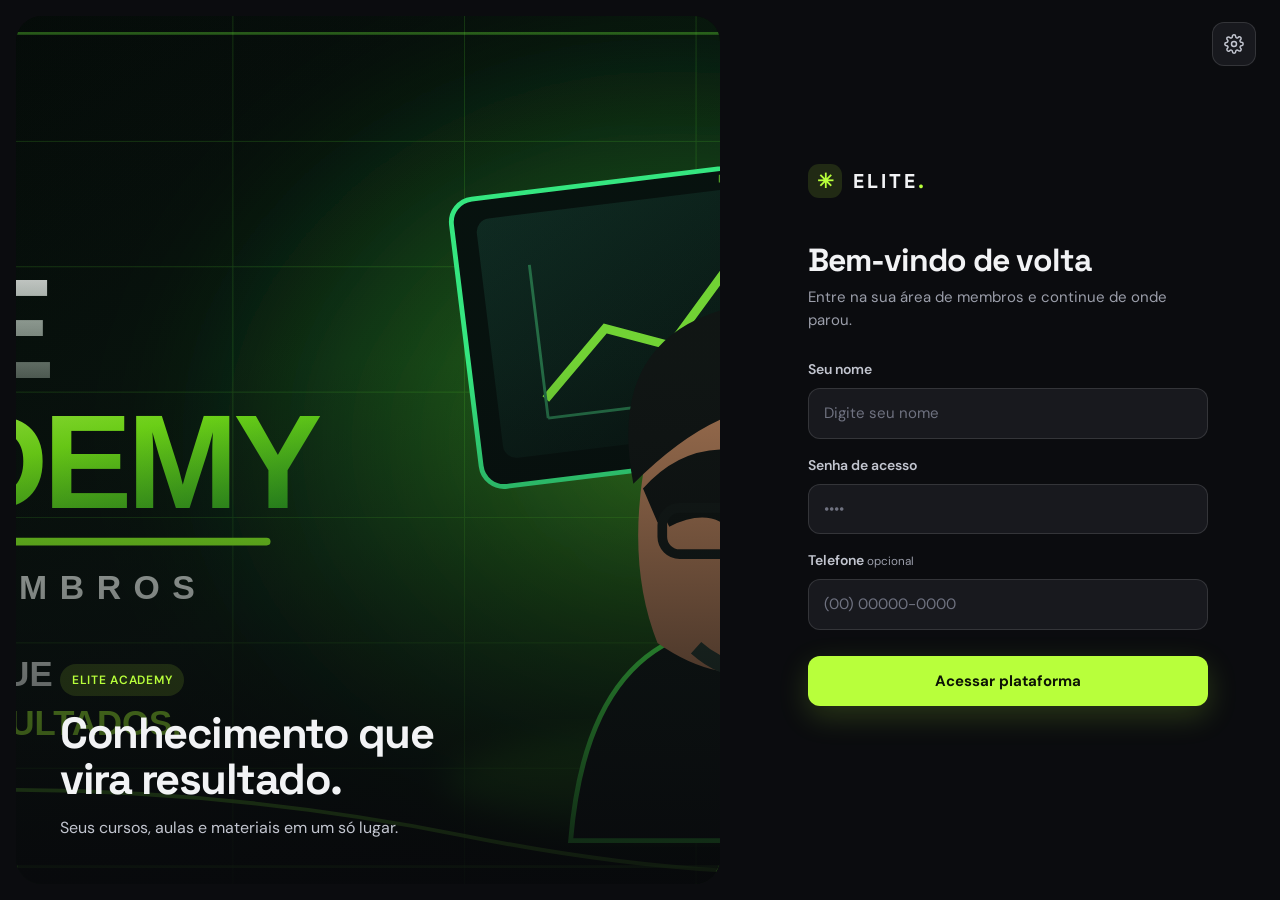
==== commit 0727056a: "Novo layout da área de membros no estilo vitrine/streaming - Destaque grande do curso com cartão de " ====
--- a/index.html
+++ b/index.html
@@ -3,194 +3,238 @@
 <head>
   <meta charset="utf-8">
   <meta name="viewport" content="width=device-width, initial-scale=1">
-  <meta name="theme-color" content="#080d0c">
+  <meta name="theme-color" content="#0e0f12">
   <meta name="description" content="Área de membros premium — Elite Academy">
   <title>ELITE — Área de membros</title>
   <link rel="preconnect" href="https://fonts.googleapis.com">
   <link rel="preconnect" href="https://fonts.gstatic.com" crossorigin>
-  <link href="https://fonts.googleapis.com/css2?family=DM+Sans:wght@400;500;600;700;800&family=Space+Grotesk:wght@400;500;600;700&display=swap" rel="stylesheet">
+  <link href="https://fonts.googleapis.com/css2?family=DM+Sans:wght@400;500;600;700&family=Space+Grotesk:wght@500;600;700&display=swap" rel="stylesheet">
   <link rel="stylesheet" href="styles.css">
 </head>
 <body>
+  <!-- Ícones (traço) reutilizados pela página e pelo app.js -->
+  <svg width="0" height="0" style="position:absolute" aria-hidden="true">
+    <defs>
+      <symbol id="i-home" viewBox="0 0 24 24"><path d="M3 10.5 12 3l9 7.5"/><path d="M5 9.5V20h14V9.5"/><path d="M10 20v-5h4v5"/></symbol>
+      <symbol id="i-courses" viewBox="0 0 24 24"><rect x="3" y="4" width="18" height="13" rx="2"/><path d="m10 8.5 4.5 2.5-4.5 2.5z"/><path d="M8 21h8"/></symbol>
+      <symbol id="i-library" viewBox="0 0 24 24"><rect x="3" y="3" width="7" height="7" rx="1.5"/><rect x="14" y="3" width="7" height="7" rx="1.5"/><rect x="3" y="14" width="7" height="7" rx="1.5"/><rect x="14" y="14" width="7" height="7" rx="1.5"/></symbol>
+      <symbol id="i-progress" viewBox="0 0 24 24"><path d="M4 19h16"/><path d="m5 15 4-4 3 3 7-7"/><path d="M15 7h4v4"/></symbol>
+      <symbol id="i-user" viewBox="0 0 24 24"><circle cx="12" cy="8" r="4"/><path d="M4 21c1-4 4.2-6 8-6s7 2 8 6"/></symbol>
+      <symbol id="i-logout" viewBox="0 0 24 24"><path d="M15 4h3a2 2 0 0 1 2 2v12a2 2 0 0 1-2 2h-3"/><path d="M10 17l-5-5 5-5"/><path d="M5 12h11"/></symbol>
+      <symbol id="i-settings" viewBox="0 0 24 24"><circle cx="12" cy="12" r="3"/><path d="M19.4 15a1.7 1.7 0 0 0 .3 1.8l.1.1a2 2 0 1 1-2.8 2.8l-.1-.1a1.7 1.7 0 0 0-1.8-.3 1.7 1.7 0 0 0-1 1.5V21a2 2 0 0 1-4 0v-.1a1.7 1.7 0 0 0-1.1-1.5 1.7 1.7 0 0 0-1.8.3l-.1.1a2 2 0 1 1-2.8-2.8l.1-.1a1.7 1.7 0 0 0 .3-1.8 1.7 1.7 0 0 0-1.5-1H3a2 2 0 0 1 0-4h.1a1.7 1.7 0 0 0 1.5-1.1 1.7 1.7 0 0 0-.3-1.8l-.1-.1a2 2 0 1 1 2.8-2.8l.1.1a1.7 1.7 0 0 0 1.8.3H9a1.7 1.7 0 0 0 1-1.5V3a2 2 0 0 1 4 0v.1a1.7 1.7 0 0 0 1 1.5 1.7 1.7 0 0 0 1.8-.3l.1-.1a2 2 0 1 1 2.8 2.8l-.1.1a1.7 1.7 0 0 0-.3 1.8V9a1.7 1.7 0 0 0 1.5 1H21a2 2 0 0 1 0 4h-.1a1.7 1.7 0 0 0-1.5 1z"/></symbol>
+      <symbol id="i-search" viewBox="0 0 24 24"><circle cx="11" cy="11" r="7"/><path d="m20 20-4-4"/></symbol>
+      <symbol id="i-bell" viewBox="0 0 24 24"><path d="M6 8a6 6 0 0 1 12 0c0 7 3 8 3 8H3s3-1 3-8"/><path d="M10.3 21a2 2 0 0 0 3.4 0"/></symbol>
+      <symbol id="i-chevron-down" viewBox="0 0 24 24"><path d="m6 9 6 6 6-6"/></symbol>
+      <symbol id="i-chevron-right" viewBox="0 0 24 24"><path d="m9 6 6 6-6 6"/></symbol>
+      <symbol id="i-chevron-left" viewBox="0 0 24 24"><path d="m15 6-6 6 6 6"/></symbol>
+      <symbol id="i-play" viewBox="0 0 24 24"><path d="M7 4.5v15l12-7.5z"/></symbol>
+      <symbol id="i-lock" viewBox="0 0 24 24"><rect x="4" y="11" width="16" height="10" rx="2"/><path d="M8 11V7a4 4 0 0 1 8 0v4"/></symbol>
+      <symbol id="i-tag" viewBox="0 0 24 24"><path d="M3 12V4a1 1 0 0 1 1-1h8l9 9-9 9z"/><circle cx="7.5" cy="7.5" r="1.3"/></symbol>
+      <symbol id="i-file" viewBox="0 0 24 24"><path d="M14 3H6a2 2 0 0 0-2 2v14a2 2 0 0 0 2 2h12a2 2 0 0 0 2-2V9z"/><path d="M14 3v6h6"/><path d="M8 13h8M8 17h5"/></symbol>
+      <symbol id="i-text" viewBox="0 0 24 24"><path d="M4 6h16M4 11h16M4 16h10"/></symbol>
+      <symbol id="i-video" viewBox="0 0 24 24"><rect x="3" y="5" width="13" height="14" rx="2"/><path d="m16 10 5-3v10l-5-3"/></symbol>
+      <symbol id="i-check" viewBox="0 0 24 24"><path d="m5 12.5 4.5 4.5L19 7.5"/></symbol>
+      <symbol id="i-menu" viewBox="0 0 24 24"><path d="M4 7h16M4 12h16M4 17h16"/></symbol>
+      <symbol id="i-close" viewBox="0 0 24 24"><path d="M6 6l12 12M18 6 6 18"/></symbol>
+      <symbol id="i-arrow-left" viewBox="0 0 24 24"><path d="M19 12H5"/><path d="m11 6-6 6 6 6"/></symbol>
+      <symbol id="i-layers" viewBox="0 0 24 24"><path d="m12 3 9 5-9 5-9-5z"/><path d="m3 13 9 5 9-5"/></symbol>
+      <symbol id="i-external" viewBox="0 0 24 24"><path d="M14 4h6v6"/><path d="M20 4 10 14"/><path d="M19 14v5a1 1 0 0 1-1 1H5a1 1 0 0 1-1-1V6a1 1 0 0 1 1-1h5"/></symbol>
+    </defs>
+  </svg>
+
+  <!-- ===================== LOGIN ===================== -->
   <div id="loginView" class="login-screen">
-    <button class="admin-trigger login-admin-trigger" id="adminTrigger" title="Área Master" aria-label="Abrir acesso à Área Master">⚙</button>
-    <div class="login-glow"></div>
-    <div class="login-card">
-      <div class="brand-mark"><span class="brand-icon">✳</span><span>ELITE<span class="green">.</span></span></div>
-      <div class="eyebrow"><i></i> AMBIENTE EXCLUSIVO</div>
-      <h1>Seu próximo nível<br><span>começa aqui.</span></h1>
-      <p class="muted">Entre na sua área de membros e continue de onde parou.</p>
-      <form id="loginForm">
-        <label for="memberName">Seu nome</label>
-        <input id="memberName" autocomplete="name" placeholder="Digite seu nome" required>
-        <label for="memberPassword">Senha de acesso</label>
-        <input id="memberPassword" type="password" inputmode="numeric" placeholder="••••" required>
-        <label for="memberPhone">Telefone <small>opcional</small></label>
-        <input id="memberPhone" type="tel" placeholder="(00) 00000-0000">
-        <button class="btn-primary full" type="submit">ACESSAR PLATAFORMA <span>↗</span></button>
-        <p id="loginError" class="error"></p>
-      </form>
-      <div class="login-foot"><span>◈</span> ACESSO PROTEGIDO <b>•</b> EXPERIÊNCIA PREMIUM</div>
-    </div>
-    <div class="login-side-note">CONHECIMENTO QUE<br>VIRA RESULTADO.</div>
-  </div>
-
+    <button class="admin-trigger login-admin-trigger" id="adminTrigger" title="Área Master" aria-label="Abrir acesso à Área Master"><svg class="ic"><use href="#i-settings"/></svg></button>
+    <div class="login-art" aria-hidden="true">
+      <img src="assets/elite-academy-cover.svg" alt="">
+      <div class="login-art-shade"></div>
+      <div class="login-art-copy">
+        <span class="pill pill-accent">ELITE ACADEMY</span>
+        <h2>Conhecimento que<br>vira resultado.</h2>
+        <p>Seus cursos, aulas e materiais em um só lugar.</p>
+      </div>
+    </div>
+    <div class="login-panel">
+      <div class="login-card">
+        <div class="brand"><span class="brand-icon">✳</span><span>ELITE<span class="accent">.</span></span></div>
+        <h1>Bem-vindo de volta</h1>
+        <p class="muted">Entre na sua área de membros e continue de onde parou.</p>
+        <form id="loginForm" novalidate>
+          <label for="memberName">Seu nome</label>
+          <input id="memberName" autocomplete="name" placeholder="Digite seu nome" required>
+          <label for="memberPassword">Senha de acesso</label>
+          <input id="memberPassword" type="password" inputmode="numeric" placeholder="••••" required>
+          <label for="memberPhone">Telefone <small>opcional</small></label>
+          <input id="memberPhone" type="tel" placeholder="(00) 00000-0000">
+          <button class="btn btn-primary full" type="submit">Acessar plataforma</button>
+          <p id="loginError" class="error" role="alert"></p>
+        </form>
+      </div>
+    </div>
+  </div>
+
+  <!-- ===================== APP ===================== -->
   <div id="appView" class="app-shell hidden">
     <aside class="sidebar" id="sidebar">
-      <div class="brand"><span class="brand-icon">✳</span><span>ELITE<span class="green">.</span></span></div>
-      <div class="side-label">MENU PRINCIPAL</div>
-      <button class="nav-item active" data-view="home"><span>⌂</span> Visão geral</button>
-      <button class="nav-item" data-view="courses"><span>▤</span> Meus cursos</button>
-      <button class="nav-item" data-view="library"><span>▧</span> Biblioteca</button>
-      <div class="side-label side-label-spaced">ACOMPANHAMENTO</div>
-      <div class="sidebar-feature"><div class="sidebar-feature-icon">✦</div><div><b>Minha evolução</b><small>Continue sua jornada</small></div><span>↗</span></div>
+      <div class="brand"><span class="brand-icon">✳</span><span>ELITE<span class="accent">.</span></span></div>
+      <nav class="side-nav" aria-label="Menu principal">
+        <button class="nav-item active" data-view="home"><svg class="ic"><use href="#i-home"/></svg> Início</button>
+        <div class="nav-group open" id="coursesGroup">
+          <button class="nav-item" data-view="courses" id="coursesNav"><svg class="ic"><use href="#i-courses"/></svg> Cursos <svg class="ic caret"><use href="#i-chevron-down"/></svg></button>
+          <div class="sub-nav">
+            <button class="sub-item" data-filter="all">Todos os cursos</button>
+            <button class="sub-item" data-filter="progress">Em andamento</button>
+            <button class="sub-item" data-filter="done">Concluídos</button>
+            <button class="sub-item" data-filter="locked">Para desbloquear</button>
+          </div>
+        </div>
+        <button class="nav-item" data-view="library"><svg class="ic"><use href="#i-library"/></svg> Biblioteca</button>
+        <button class="nav-item" data-view="progress"><svg class="ic"><use href="#i-progress"/></svg> Minha evolução</button>
+      </nav>
       <div class="side-bottom">
-        <div class="side-label">SUA CONTA</div>
-        <button class="nav-item" id="profileButton"><span>◉</span> Meu perfil</button>
-        <button class="nav-item" id="logoutButton"><span>↪</span> Sair da conta</button>
-        <div class="sidebar-status"><span class="pulse"></span><div><b>AMBIENTE ELITE</b><small>Plataforma demonstrativa</small></div></div>
+        <button class="nav-item" id="profileButton"><svg class="ic"><use href="#i-user"/></svg> Meu perfil</button>
+        <button class="nav-item" id="masterNav"><svg class="ic"><use href="#i-settings"/></svg> Área Master</button>
+        <button class="nav-item" id="logoutButton"><svg class="ic"><use href="#i-logout"/></svg> Sair</button>
       </div>
     </aside>
+    <div class="sidebar-scrim" id="sidebarScrim"></div>
 
     <main class="main-area">
       <header class="topbar">
-        <button class="mobile-menu" id="mobileMenu" aria-label="Abrir menu">☰</button>
-        <div class="breadcrumb">ÁREA DE MEMBROS <span>/</span> <b id="breadcrumbCurrent">INÍCIO</b></div>
-        <div class="top-search"><span>⌕</span><input type="search" placeholder="Buscar cursos, aulas e materiais..." aria-label="Buscar na plataforma"></div>
+        <button class="icon-btn mobile-menu" id="mobileMenu" aria-label="Abrir menu"><svg class="ic"><use href="#i-menu"/></svg></button>
+        <label class="top-search"><svg class="ic"><use href="#i-search"/></svg><input id="searchInput" type="search" placeholder="Buscar cursos e aulas..." aria-label="Buscar na plataforma"></label>
         <div class="top-actions">
-          <button class="icon-button" title="Notificações">♧<i class="notification-dot"></i></button>
-          <div class="user-chip"><div class="avatar" id="userInitial">E</div><div><b id="userName">Aluno</b><small>Membro</small></div><span>⌄</span></div>
+          <button class="icon-btn" id="notifyButton" aria-label="Notificações"><svg class="ic"><use href="#i-bell"/></svg></button>
+          <div class="user-menu">
+            <button class="user-chip" id="userChip" aria-haspopup="true" aria-expanded="false"><span class="avatar" id="userInitial">E</span><span class="user-name" id="userName">Aluno</span><svg class="ic"><use href="#i-chevron-down"/></svg></button>
+            <div class="user-dropdown hidden" id="userDropdown">
+              <button data-action="profile"><svg class="ic"><use href="#i-user"/></svg> Meu perfil</button>
+              <button data-action="logout"><svg class="ic"><use href="#i-logout"/></svg> Sair da conta</button>
+            </div>
+          </div>
         </div>
       </header>
 
+      <!-- Início -->
       <section id="homePage" class="page">
-        <div class="welcome-row">
-          <div><div class="eyebrow"><i></i> SEU ESPAÇO DE EVOLUÇÃO</div><h1>Olá, <span id="welcomeName">Aluno</span> <span class="wave">✦</span></h1><p class="muted">O conhecimento certo, no momento certo. Vamos avançar?</p></div>
-          <div class="date-pill">◷ &nbsp; SUA JORNADA COMEÇA AGORA</div>
-        </div>
-
-        <div class="home-dashboard">
-          <div class="home-primary">
-            <div class="promo-grid" id="promoGrid">
-              <article class="promo promo-main">
-                <img class="promo-art" src="assets/elite-academy-cover.svg" alt="Elite Academy — conhecimento que transforma resultados">
-                <div class="promo-video-shade"></div>
-                <div class="promo-content promo-art-content">
-                  <span class="promo-tag">BEM-VINDO À ELITE ACADEMY</span>
-                  <h2>Seu próximo nível<br>começa <em>agora.</em></h2>
-                  <p>Aprenda, coloque em prática e transforme conhecimento em resultado.</p>
-                  <button class="text-link" data-course="metodo-lp">CONTINUAR NO MÉTODO LP <b>↗</b></button>
-                </div>
-                <div class="promo-number">01 <span>/ SUA JORNADA</span></div>
-              </article>
-              <article class="promo promo-purple"><span class="promo-tag">ESCALA & PERFORMANCE</span><div class="promo-symbol">⌘</div><h3>Digital<br>Scale Pro</h3><p>Estratégias para crescer com inteligência.</p><span class="promo-arrow">↗</span></article>
-              <article class="promo promo-blue"><span class="promo-tag">CRIATIVIDADE & MARCA</span><div class="promo-symbol">◈</div><h3>Design<br>Magnético</h3><p>Uma presença digital que se destaca.</p><span class="promo-arrow">↗</span></article>
-            </div>
-            <div class="section-heading"><div><div class="eyebrow">SUA BIBLIOTECA</div><h2>Continue aprendendo</h2></div><button class="subtle-link" data-view="courses">VER TODOS <span>↗</span></button></div>
-            <div class="course-grid" id="homeCourses"></div>
-            <div class="lower-grid">
-              <section class="panel progress-panel"><div class="panel-heading"><div><div class="eyebrow">SEU DESEMPENHO</div><h3>Ritmo de evolução</h3></div><span class="panel-icon">↗</span></div><div class="progress-content"><div class="progress-ring"><div><b id="progressPercent">24%</b><small>CONCLUÍDO</small></div></div><div><h4>Você está no caminho.</h4><p class="muted">Pequenos passos todos os dias constroem grandes resultados.</p><div class="mini-stats"><span><b id="completedLessons">6</b><small>AULAS VISTAS</small></span><span><b id="activeCourses">3</b><small>CURSOS ATIVOS</small></span></div></div></div></section>
-              <section class="panel quote-panel"><div class="quote-mark">“</div><p>O seu futuro é construído pelas decisões que você toma hoje.</p><span>— MENTALIDADE ELITE</span><div class="quote-decoration">✳</div></section>
-            </div>
-          </div>
-          <aside class="home-aside">
-            <section class="aside-card member-card">
-              <div class="aside-card-head"><span>SEU ESPAÇO</span><span class="live-dot"></span></div>
-              <div class="member-avatar" id="memberAvatarLarge">E</div>
-              <h3 id="memberAsideName">Membro Elite</h3>
-              <p>Seu ambiente de aprendizado</p>
-              <div class="member-level"><span>STATUS DA CONTA</span><b><i></i> ATIVO</b></div>
-            </section>
-            <section class="aside-card journey-card">
-              <div class="aside-card-head"><span>RESUMO DA JORNADA</span><span>✧</span></div>
-              <div class="journey-overview">
-                <div class="journey-ring" id="journeyRing" style="--journey-progress:24%">
-                  <div class="journey-ring-inner"><b id="asideProgress">24%</b><small>GERAL</small></div>
-                </div>
-                <div class="journey-metrics">
-                  <div class="journey-metric"><span class="metric-dot green"></span><span>Cursos disponíveis</span><b id="asideCourseCount">06</b></div>
-                  <div class="journey-metric"><span class="metric-dot mint"></span><span>Aulas concluídas</span><b id="asideLessonCount">06</b></div>
-                  <div class="journey-metric"><span class="metric-dot gray"></span><span>Curso em destaque</span></div>
-                  <strong class="journey-current-course" id="asideCurrentCourse">Método LP</strong>
-                </div>
-              </div>
-              <div class="journey-caption">SEU PROGRESSO EM TODOS OS TREINAMENTOS</div>
-            </section>
-            <section class="aside-card activity-card">
-              <div class="aside-card-head"><span>COMECE POR AQUI</span><span>↗</span></div>
-              <button class="quick-link" data-course="metodo-lp"><span class="quick-icon">▶</span><span><b>Método LP</b><small>Continue seu treinamento</small></span><i>↗</i></button>
-              <button class="quick-link" data-view="courses"><span class="quick-icon">▦</span><span><b>Explorar cursos</b><small>Veja sua biblioteca completa</small></span><i>↗</i></button>
-              <button class="quick-link" data-view="library"><span class="quick-icon">▤</span><span><b>Materiais de apoio</b><small>Acesse seus arquivos</small></span><i>↗</i></button>
-            </section>
-            <section class="aside-tip"><span>✦ DICA ELITE</span><p>Reserve alguns minutos por dia para avançar nas suas aulas. A consistência faz a diferença.</p></section>
+        <div class="hero" id="hero"></div>
+
+        <div class="row-head"><h2>Continue assistindo</h2><button class="see-all" data-goto-filter="progress">Ver todos <svg class="ic"><use href="#i-chevron-right"/></svg></button></div>
+        <div class="card-row" id="rowContinue"></div>
+
+        <div class="home-split">
+          <div class="home-split-main">
+            <div class="row-head"><h2>Desbloqueie mais</h2><button class="see-all" data-goto-filter="locked">Ver todos <svg class="ic"><use href="#i-chevron-right"/></svg></button></div>
+            <div class="card-row card-row-tall" id="rowLocked"></div>
+          </div>
+          <aside class="home-split-side">
+            <div class="row-head"><h2>Seu progresso</h2><button class="see-all" data-view="progress">Ver tudo <svg class="ic"><use href="#i-chevron-right"/></svg></button></div>
+            <div class="side-panel" id="progressList"></div>
           </aside>
         </div>
-        <footer>© 2026 ELITE ACADEMY <span>FEITO PARA QUEM VAI ALÉM <b>✳</b></span></footer>
-      </section>
-
+        <footer>© 2026 ELITE ACADEMY <span>Feito para quem vai além</span></footer>
+      </section>
+
+      <!-- Cursos -->
       <section id="coursesPage" class="page hidden">
-        <div class="page-intro"><div class="eyebrow"><i></i> CONTEÚDO EXCLUSIVO</div><h1>Meus <span>cursos.</span></h1><p class="muted">Acesse suas trilhas, acompanhe as aulas e evolua no seu ritmo.</p></div>
-        <div class="filter-row"><span>MINHA BIBLIOTECA</span><span id="courseCount">03 TREINAMENTOS</span></div>
-        <div class="course-grid all-courses" id="allCourses"></div>
-        <footer>© 2026 ELITE ACADEMY <span>FEITO PARA QUEM VAI ALÉM <b>✳</b></span></footer>
-      </section>
-
+        <div class="page-head">
+          <div><h1>Cursos</h1><p class="muted" id="courseCount">0 treinamentos</p></div>
+          <div class="chips" id="filterChips">
+            <button class="chip active" data-filter="all">Todos</button>
+            <button class="chip" data-filter="progress">Em andamento</button>
+            <button class="chip" data-filter="done">Concluídos</button>
+            <button class="chip" data-filter="locked">Para desbloquear</button>
+          </div>
+        </div>
+        <div class="card-grid" id="allCourses"></div>
+        <p class="empty-note hidden" id="coursesEmpty">Nenhum curso encontrado.</p>
+      </section>
+
+      <!-- Curso -->
       <section id="coursePage" class="page hidden">
-        <button class="back-link" id="backCourses">← VOLTAR AOS CURSOS</button>
+        <button class="back-link" id="backCourses"><svg class="ic"><use href="#i-arrow-left"/></svg> Voltar aos cursos</button>
         <div id="courseDetail"></div>
       </section>
 
+      <!-- Biblioteca -->
       <section id="libraryPage" class="page hidden">
-        <div class="page-intro"><div class="eyebrow"><i></i> MATERIAIS DE APOIO</div><h1>Sua <span>biblioteca.</span></h1><p class="muted">Materiais, guias e recursos para acompanhar seus estudos.</p></div>
+        <div class="page-head"><div><h1>Biblioteca</h1><p class="muted">Materiais, guias e PDFs dos seus cursos.</p></div></div>
         <div id="libraryContent" class="library-grid"></div>
       </section>
+
+      <!-- Evolução -->
+      <section id="progressPage" class="page hidden">
+        <div class="page-head"><div><h1>Minha evolução</h1><p class="muted">Acompanhe o seu avanço em cada treinamento.</p></div></div>
+        <div class="stats-row" id="statsRow"></div>
+        <div class="side-panel progress-full" id="progressFull"></div>
+      </section>
     </main>
   </div>
 
+  <!-- ===================== MODAIS ===================== -->
   <div id="masterLoginModal" class="modal-backdrop hidden">
-    <div class="modal master-login-modal">
-      <button class="modal-close" data-close="masterLoginModal">×</button>
-      <div class="eyebrow"><i></i> ACESSO RESTRITO</div><h2>Área <span>Master.</span></h2>
+    <div class="modal master-login-modal" role="dialog" aria-modal="true" aria-labelledby="masterTitle">
+      <button class="modal-close" data-close="masterLoginModal" aria-label="Fechar"><svg class="ic"><use href="#i-close"/></svg></button>
+      <span class="pill pill-accent">ACESSO RESTRITO</span>
+      <h2 id="masterTitle">Área Master</h2>
       <p class="muted">Entre para administrar cursos, módulos e aulas da ELITE Academy.</p>
       <label for="masterPassword">Senha administrativa</label>
       <input id="masterPassword" type="password" inputmode="numeric" placeholder="Digite sua senha">
-      <p id="masterLoginError" class="error"></p>
-      <button class="btn-primary full" id="masterLoginButton">ENTRAR NO MASTER ↗</button>
+      <p id="masterLoginError" class="error" role="alert"></p>
+      <button class="btn btn-primary full" id="masterLoginButton">Entrar no Master</button>
     </div>
   </div>
 
   <div id="adminModal" class="modal-backdrop hidden">
-    <div class="modal admin-modal">
-      <button class="modal-close" data-close="adminModal">×</button>
-      <div class="eyebrow"><i></i> CONFIGURAÇÃO DA PLATAFORMA</div><h2>Painel de <span>gestão.</span></h2>
-      <p class="muted">Central de administração: organize a vitrine, os módulos, as aulas e os acessos.</p>
+    <div class="modal admin-modal" role="dialog" aria-modal="true" aria-labelledby="adminTitle">
+      <button class="modal-close" data-close="adminModal" aria-label="Fechar"><svg class="ic"><use href="#i-close"/></svg></button>
+      <span class="pill pill-accent">CONFIGURAÇÃO DA PLATAFORMA</span>
+      <h2 id="adminTitle">Painel de gestão</h2>
+      <p class="muted">Organize a vitrine, os módulos, as aulas e os acessos.</p>
       <div class="admin-tabs"><button class="active" data-tab="contentTab">Aulas e módulos</button><button data-tab="courseTab">Criar curso</button><button data-tab="manageTab">Gerenciar cursos</button></div>
       <div id="contentTab" class="admin-tab">
-        <label>Curso</label><select id="adminCourse"></select>
-        <label>Nome do módulo</label><input id="adminModule" placeholder="Ex.: Módulo 01 — Comece aqui">
-        <label>Título da aula / material</label><input id="adminTitle" placeholder="Ex.: Introdução ao método">
-        <label>Tipo de conteúdo</label><select id="adminType"><option value="video">Vídeo (link)</option><option value="pdf">PDF / material</option><option value="text">Texto / aula escrita</option></select>
-        <label>Link do vídeo ou arquivo</label><input id="adminUrl" placeholder="Cole o link do YouTube, Vimeo ou arquivo hospedado">
-        <label>Texto ou descrição <small>opcional</small></label><textarea id="adminBody" rows="3" placeholder="Descrição, conteúdo da aula ou instruções..."></textarea>
-        <button class="btn-primary full" id="addContent">SALVAR CONTEÚDO ↗</button>
+        <label for="adminCourse">Curso</label><select id="adminCourse"></select>
+        <label for="adminModule">Nome do módulo</label><input id="adminModule" placeholder="Ex.: Módulo 01 — Comece aqui">
+        <label for="adminTitle2">Título da aula / material</label><input id="adminTitle2" placeholder="Ex.: Introdução ao método">
+        <label for="adminType">Tipo de conteúdo</label><select id="adminType"><option value="video">Vídeo (link)</option><option value="pdf">PDF / material</option><option value="text">Texto / aula escrita</option></select>
+        <label for="adminUrl">Link do vídeo ou arquivo</label><input id="adminUrl" placeholder="Cole o link do YouTube, Vimeo ou arquivo hospedado">
+        <label for="adminBody">Texto ou descrição <small>opcional</small></label><textarea id="adminBody" rows="3" placeholder="Descrição, conteúdo da aula ou instruções..."></textarea>
+        <button class="btn btn-primary full" id="addContent">Salvar conteúdo</button>
       </div>
       <div id="courseTab" class="admin-tab hidden">
-        <label>Nome do novo curso</label><input id="newCourseName" placeholder="Ex.: Mentoria de Vendas">
-        <label>Descrição curta</label><input id="newCourseDesc" placeholder="O que o aluno vai aprender?">
-        <label>URL da capa (opcional)</label><input id="newCourseCover" placeholder="https://...imagem-da-capa.jpg"><label>Link do checkout (opcional)</label><input id="newCourseCheckout" placeholder="https://...checkout"><label>Cor de destaque</label><select id="newCourseColor"><option value="green">Verde neon</option><option value="purple">Roxo</option><option value="blue">Azul</option><option value="orange">Laranja</option></select>
-        <label class="admin-check"><input id="newCourseLocked" type="checkbox" checked> Criar como bloqueado (curso à venda)</label><button class="btn-primary full" id="addCourse">CRIAR CURSO ↗</button>
+        <label for="newCourseName">Nome do novo curso</label><input id="newCourseName" placeholder="Ex.: Mentoria de Vendas">
+        <label for="newCourseDesc">Descrição curta</label><input id="newCourseDesc" placeholder="O que o aluno vai aprender?">
+        <label for="newCourseCover">URL da capa <small>opcional</small></label><input id="newCourseCover" placeholder="https://...imagem-da-capa.jpg">
+        <label for="newCourseCheckout">Link do checkout <small>opcional</small></label><input id="newCourseCheckout" placeholder="https://...checkout">
+        <label for="newCourseColor">Cor de destaque</label><select id="newCourseColor"><option value="green">Verde neon</option><option value="purple">Roxo</option><option value="blue">Azul</option><option value="orange">Laranja</option></select>
+        <label class="admin-check"><input id="newCourseLocked" type="checkbox" checked> Criar como bloqueado (curso à venda)</label>
+        <button class="btn btn-primary full" id="addCourse">Criar curso</button>
       </div>
       <div id="manageTab" class="admin-tab hidden"><div id="adminCourseManager"></div></div>
-      <div class="admin-note">ⓘ Etapa de protótipo: neste momento os dados ficam neste navegador. A conexão segura com D1 e R2 será ativada na próxima etapa.</div>
+      <div class="admin-note">Etapa de protótipo: os dados ficam neste navegador. A conexão segura com banco de dados será ativada na próxima etapa.</div>
     </div>
   </div>
 
   <div id="paymentModal" class="modal-backdrop hidden">
-    <div class="modal payment-modal"><button class="modal-close" data-close="paymentModal">×</button><div class="lock-large">♙</div><div class="eyebrow">DESBLOQUEIE NOVAS POSSIBILIDADES</div><h2>Seu próximo curso<br><span>está a um passo.</span></h2><p class="muted">Esta é uma simulação de checkout. Aqui você poderá apresentar os planos, formas de pagamento e direcionar o aluno para seu checkout oficial.</p><div class="checkout-card"><span>ACESSO COMPLETO</span><b id="lockedCourseName">Curso Premium</b><small>Pagamento único • Acesso conforme oferta</small><div class="checkout-price">R$ 97<span>,00</span></div><button class="btn-primary full" id="simulatePay">SIMULAR INTERESSE ↗</button></div><p class="tiny-note" id="paymentFeedback">Nenhuma cobrança será realizada nesta demonstração.</p></div>
-  </div>
-
-  <div id="profileModal" class="modal-backdrop hidden"><div class="modal"><button class="modal-close" data-close="profileModal">×</button><div class="eyebrow">SUA CONTA</div><h2>Perfil do <span>membro.</span></h2><p class="muted">Você está acessando como <b id="profileName"></b>.</p><p class="admin-note">Protótipo visual — o cadastro e a autenticação reais serão conectados na próxima etapa.</p></div></div>
-  <div id="toast" class="toast"></div>
+    <div class="modal payment-modal" role="dialog" aria-modal="true" aria-labelledby="payTitle">
+      <button class="modal-close" data-close="paymentModal" aria-label="Fechar"><svg class="ic"><use href="#i-close"/></svg></button>
+      <div class="lock-large"><svg class="ic"><use href="#i-lock"/></svg></div>
+      <h2 id="payTitle">Desbloqueie <span id="lockedCourseName">Curso Premium</span></h2>
+      <p class="muted">Garanta o acesso completo a este treinamento pelo checkout oficial.</p>
+      <button class="btn btn-primary full" id="simulatePay">Ir para compra</button>
+      <p class="tiny-note" id="paymentFeedback"></p>
+    </div>
+  </div>
+
+  <div id="profileModal" class="modal-backdrop hidden">
+    <div class="modal" role="dialog" aria-modal="true" aria-labelledby="profileTitle">
+      <button class="modal-close" data-close="profileModal" aria-label="Fechar"><svg class="ic"><use href="#i-close"/></svg></button>
+      <div class="profile-head"><span class="avatar avatar-lg" id="profileInitial">E</span><div><h2 id="profileTitle"><span id="profileName"></span></h2><p class="muted" id="profilePhone">Membro ELITE</p></div></div>
+      <p class="admin-note">Protótipo visual — cadastro e autenticação reais serão conectados na próxima etapa.</p>
+    </div>
+  </div>
+
+  <div id="toast" class="toast" role="status"></div>
   <script src="app.js"></script>
 </body>
-</html>+</html>
--- a/styles.css
+++ b/styles.css
@@ -1,167 +1,344 @@
- :root{--bg:#080d0c;--panel:#101816;--panel2:#141e1b;--line:rgba(180,255,218,.09);--text:#f1f7f3;--muted:#899a91;--green:#b5ff45;--green2:#6be39b;--purple:#a98cff;--blue:#70bfff;--font:'DM Sans',sans-serif;--display:'Space Grotesk',sans-serif}*{box-sizing:border-box}body{margin:0;background:var(--bg);color:var(--text);font-family:var(--font);font-size:14px}button,input,select,textarea{font:inherit}button{cursor:pointer}.hidden{display:none!important}.green,.page-intro h1 span,.welcome-row h1 span,.modal h2 span{color:var(--green)}.muted{color:var(--muted);line-height:1.7}.eyebrow{font-size:9px;font-weight:800;letter-spacing:2px;color:#9eafa5;display:flex;align-items:center;gap:9px}.eyebrow i{display:inline-block;width:6px;height:6px;background:var(--green);border-radius:50%;box-shadow:0 0 12px var(--green)}h1,h2,h3,h4,p{margin-top:0}.login-screen{min-height:100vh;display:grid;place-items:center;padding:28px;position:relative;overflow:hidden;background:radial-gradient(ellipse at 75% 48%,rgba(73,160,104,.13),transparent 42%),#080d0c}.login-glow{position:absolute;width:580px;height:580px;border:1px solid rgba(181,255,69,.08);border-radius:50%;right:-160px;top:-230px;box-shadow:0 0 0 65px rgba(181,255,69,.018),0 0 0 130px rgba(181,255,69,.014)}.login-card{width:min(100%,430px);padding:42px;background:rgba(15,23,20,.91);border:1px solid rgba(181,255,69,.16);border-radius:24px;box-shadow:0 30px 100px #0009;position:relative;z-index:1}.brand,.brand-mark{display:flex;align-items:center;gap:10px;font:700 20px var(--display);letter-spacing:3px}.brand-icon{width:31px;height:31px;border:1px solid rgba(181,255,69,.5);border-radius:10px;color:var(--green);display:grid;place-items:center;font-size:21px;box-shadow:0 0 22px #b5ff4520}.login-card .eyebrow{margin:40px 0 15px}.login-card h1{font:600 39px/1.12 var(--display);letter-spacing:-1.5px;margin-bottom:12px}.login-card h1 span{color:var(--green)}.login-card form{margin-top:28px}.login-card label,.modal label{display:block;color:#c8d3cc;font-size:11px;font-weight:700;margin:15px 0 8px}.login-card label small,.modal label small{color:#78877e;font-weight:400}.login-card input,.modal input,.modal select,.modal textarea{width:100%;border:1px solid #26352d;background:#0a110e;color:white;border-radius:10px;padding:13px 14px;outline:none;transition:.2s}.login-card input:focus,.modal input:focus,.modal select:focus,.modal textarea:focus{border-color:var(--green);box-shadow:0 0 0 3px #b5ff4510}.btn-primary{border:0;border-radius:10px;padding:15px 18px;background:var(--green);color:#10170d;font-weight:900;font-size:11px;letter-spacing:1px;box-shadow:0 8px 28px #b5ff4520;transition:.2s}.btn-primary:hover{transform:translateY(-2px);box-shadow:0 12px 35px #b5ff4540}.btn-primary span{float:right;font-size:16px}.full{width:100%;margin-top:22px}.login-foot{font-size:8px;letter-spacing:1.5px;color:#738278;margin-top:28px;text-align:center}.login-foot span{color:var(--green)}.login-foot b{padding:0 8px;color:#3e5145}.error{color:#ff8d8d;font-size:11px;min-height:15px;margin:9px 0 0}.login-side-note{position:absolute;bottom:42px;left:50px;color:#64756a;font:600 10px/1.8 var(--display);letter-spacing:3px}.app-shell{min-height:100vh}.sidebar{position:fixed;inset:0 auto 0 0;width:238px;background:#0b1210;border-right:1px solid var(--line);padding:28px 18px;display:flex;flex-direction:column;z-index:5}.sidebar .brand{padding:0 13px 48px}.side-label{font-size:9px;letter-spacing:1.7px;color:#64746a;font-weight:800;padding:0 13px 13px}.nav-item{display:flex;align-items:center;gap:14px;width:100%;border:0;background:transparent;color:#84948a;padding:13px;border-radius:9px;text-align:left;margin-bottom:5px;font-size:12px;font-weight:600;transition:.2s}.nav-item span{font-size:18px;width:20px;text-align:center}.nav-item:hover,.nav-item.active{background:linear-gradient(90deg,#b5ff4518,transparent);color:var(--green)}.nav-item.active{box-shadow:inset 2px 0 var(--green)}.side-bottom{margin-top:auto}.sidebar-status{border:1px solid var(--line);background:#111a16;border-radius:12px;padding:13px;display:flex;gap:10px;align-items:center;margin:28px 4px 0}.pulse{width:7px;height:7px;background:var(--green);border-radius:50%;box-shadow:0 0 12px var(--green)}.sidebar-status b,.sidebar-status small{display:block}.sidebar-status b{font-size:8px;letter-spacing:1px}.sidebar-status small{font-size:9px;color:#718077;margin-top:4px}.main-area{margin-left:238px;min-height:100vh}.topbar{height:76px;border-bottom:1px solid var(--line);display:flex;align-items:center;justify-content:space-between;padding:0 42px;background:#0a100ee8;position:sticky;top:0;z-index:4;backdrop-filter:blur(16px)}.breadcrumb{font-size:9px;letter-spacing:1.6px;color:#829187;font-weight:700}.breadcrumb span{padding:0 10px;color:#435148}.breadcrumb b{color:var(--green)}.top-actions{display:flex;align-items:center;gap:20px}.icon-button,.admin-trigger{border:0;background:transparent;color:#a2b0a7;font-size:20px;position:relative}.notification-dot{position:absolute;right:1px;top:1px;width:5px;height:5px;background:var(--green);border-radius:50%}.user-chip{display:flex;align-items:center;gap:9px}.avatar{width:34px;height:34px;border-radius:11px;background:linear-gradient(135deg,#b5ff45,#3a9168);color:#0b130d;display:grid;place-items:center;font-weight:900}.user-chip b,.user-chip small{display:block}.user-chip b{font-size:11px}.user-chip small{font-size:9px;color:#74847a;margin-top:3px}.user-chip>span{color:#75847b}.admin-trigger{font-size:14px;opacity:1;padding:6px 8px;color:var(--green);background:#b5ff4512;border:1px solid #b5ff4545;border-radius:8px;line-height:1;box-shadow:0 0 12px #b5ff450c}.admin-trigger:hover{opacity:1;color:#d8ff9c;background:#b5ff4522;border-color:#b5ff4580}.admin-trigger:focus-visible{outline:2px solid var(--green);outline-offset:3px}.mobile-menu{display:none}.page{padding:37px 42px 22px;max-width:1600px;margin:auto}.welcome-row{display:flex;align-items:end;justify-content:space-between;margin-bottom:27px}.welcome-row h1,.page-intro h1{font:600 34px var(--display);letter-spacing:-1.3px;margin:12px 0 5px}.wave{font-size:22px;color:var(--green)}.welcome-row p,.page-intro p{font-size:12px;margin-bottom:0}.date-pill{border:1px solid var(--line);border-radius:30px;padding:10px 14px;color:#a7b5ab;font-size:8px;letter-spacing:1.2px}.promo-grid{display:grid;grid-template-columns:1.7fr 1fr 1fr;gap:14px}.promo{min-height:218px;border:1px solid var(--line);border-radius:16px;padding:22px;position:relative;overflow:hidden;transition:.25s}.promo:hover{transform:translateY(-3px);border-color:#b5ff4545}.promo-main{background:radial-gradient(ellipse at 80% 50%,#315b3a 0%,transparent 43%),linear-gradient(115deg,#18261d,#101a15)}.promo-content{position:relative;z-index:1}.promo-tag{font-size:8px;font-weight:900;letter-spacing:1.6px;color:var(--green);border:1px solid #b5ff453d;border-radius:30px;padding:6px 9px;display:inline-block}.promo h2{font:600 26px/1.12 var(--display);letter-spacing:-.7px;margin:17px 0 7px}.promo h2 em{font-style:normal;color:var(--green)}.promo p{color:#a1b0a5;font-size:10px;max-width:235px;line-height:1.5;margin-bottom:15px}.text-link,.subtle-link,.back-link{background:none;border:0;color:var(--green);font-size:9px;font-weight:900;letter-spacing:1px;padding:0}.text-link b{font-size:15px;padding-left:8px}.promo-number{position:absolute;bottom:17px;right:20px;font:700 11px var(--display);color:#b9c8bc}.promo-number span{color:#617165}.promo-orbit{position:absolute;width:190px;height:190px;right:5%;top:10px;display:grid;place-items:center;opacity:.9}.orbit-ring{position:absolute;width:150px;height:150px;border:1px solid #b5ff4540;border-radius:50%;box-shadow:0 0 0 18px #b5ff4508,0 0 50px #b5ff4518}.orbit-ring:before,.orbit-ring:after{content:"";position:absolute;inset:15px;border:1px dashed #b5ff454d;border-radius:50%;transform:rotate(35deg)}.orbit-ring:after{inset:34px;border-style:solid;opacity:.6}.orbit-core{width:70px;height:70px;border-radius:22px;background:linear-gradient(145deg,#c9ff75,#579b42);display:grid;place-items:center;color:#10200f;font:700 27px var(--display);box-shadow:0 0 45px #b5ff4560;transform:rotate(-9deg)}.orbit-core span{font-size:11px}.spark{position:absolute;color:var(--green);font-style:normal}.s1{top:15px;right:45px;font-size:23px}.s2{bottom:24px;left:30px;font-size:28px}.promo-purple{background:radial-gradient(circle at 85% 25%,#7255a644,transparent 40%),linear-gradient(145deg,#211a32,#171321)}.promo-blue{background:radial-gradient(circle at 85% 25%,#3986a844,transparent 40%),linear-gradient(145deg,#152630,#111b21)}.promo-purple .promo-tag{color:#c2aaff;border-color:#a98cff50}.promo-blue .promo-tag{color:#8bd1ff;border-color:#70bfff50}.promo-symbol{font-size:34px;margin:16px 0 5px;color:#c3aaff}.promo-blue .promo-symbol{color:#80ceff}.promo h3{font:600 21px/1.05 var(--display);margin:0 0 7px}.promo-purple p,.promo-blue p{max-width:175px}.promo-arrow{position:absolute;right:19px;bottom:15px;font-size:20px;color:#c3aaff}.promo-blue .promo-arrow{color:#80ceff}.section-heading{display:flex;justify-content:space-between;align-items:end;margin:35px 0 15px}.section-heading h2{font:600 20px var(--display);margin:7px 0 0}.subtle-link{color:#8a9b90}.subtle-link span{color:var(--green);font-size:15px;padding-left:7px}.course-grid{display:grid;grid-template-columns:repeat(3,minmax(0,1fr));gap:14px}.course-card{border:1px solid var(--line);border-radius:15px;background:#101815;overflow:hidden;cursor:pointer;transition:.25s;position:relative}.course-card:hover{transform:translateY(-4px);border-color:#b5ff4566;box-shadow:0 15px 35px #0004}.course-art{height:137px;padding:17px;position:relative;overflow:hidden;display:flex;align-items:end;background:radial-gradient(circle at 80% 20%,#b5ff4540,transparent 40%),linear-gradient(135deg,#243c2b,#101a14)}.course-art.purple{background:radial-gradient(circle at 80% 20%,#a98cff66,transparent 40%),linear-gradient(135deg,#35274e,#181322)}.course-art.blue{background:radial-gradient(circle at 80% 20%,#70bfff66,transparent 40%),linear-gradient(135deg,#1e3a4b,#101c25)}.course-art.orange{background:radial-gradient(circle at 80% 20%,#ffb46b66,transparent 40%),linear-gradient(135deg,#493020,#1d1712)}.art-shape{position:absolute;right:20px;top:-25px;width:145px;height:145px;border:1px solid #ffffff2c;border-radius:35%;transform:rotate(35deg);box-shadow:0 0 0 17px #ffffff08,0 0 0 35px #ffffff06}.art-shape:after{content:"";position:absolute;inset:22px;border:1px dashed #ffffff50;border-radius:35%}.art-code{position:absolute;right:32px;top:33px;font:700 39px var(--display);color:#ffffffb5}.course-label{font-size:8px;letter-spacing:1.5px;color:#d2e5d5;font-weight:900;position:relative;z-index:1}.course-lock{position:absolute;right:13px;top:13px;background:#0b110ebd;border:1px solid #ffffff25;border-radius:8px;padding:7px;font-size:12px}.course-info{padding:16px}.course-info h3{font:600 17px var(--display);margin:0 0 6px}.course-info p{color:#87968c;font-size:10px;line-height:1.6;min-height:31px;margin-bottom:14px}.course-meta{display:flex;justify-content:space-between;align-items:center;color:#8d9b91;font-size:9px}.course-meta b{color:var(--green);font-size:9px}.mini-progress{height:3px;background:#26352b;border-radius:5px;margin-top:12px;overflow:hidden}.mini-progress i{height:100%;display:block;background:var(--green);border-radius:5px}.lower-grid{display:grid;grid-template-columns:1.4fr 1fr;gap:14px;margin-top:18px}.panel{border:1px solid var(--line);border-radius:15px;background:#101815;padding:20px;position:relative;overflow:hidden}.panel-heading{display:flex;justify-content:space-between}.panel-heading h3{font:600 16px var(--display);margin:7px 0}.panel-icon{color:var(--green);font-size:20px}.progress-content{display:flex;align-items:center;gap:25px;margin-top:12px}.progress-ring{width:104px;height:104px;border-radius:50%;background:conic-gradient(var(--green) 0 24%,#26352c 24% 100%);display:grid;place-items:center;position:relative;flex-shrink:0}.progress-ring:before{content:"";position:absolute;inset:7px;border-radius:50%;background:#101815}.progress-ring>div{position:relative;text-align:center}.progress-ring b,.progress-ring small{display:block}.progress-ring b{font:700 22px var(--display)}.progress-ring small{font-size:7px;color:#84948a;letter-spacing:1px}.progress-content h4{font:600 13px var(--display);margin:0 0 5px}.progress-content p{font-size:9px;margin-bottom:12px}.mini-stats{display:flex;gap:25px}.mini-stats b,.mini-stats small{display:block}.mini-stats b{font:700 16px var(--display);color:var(--green)}.mini-stats small{font-size:7px;letter-spacing:1px;color:#77867c;margin-top:3px}.quote-panel{background:radial-gradient(circle at 90% 90%,#b5ff4518,transparent 45%),#121b16}.quote-mark{font:700 55px Georgia;color:var(--green);height:35px}.quote-panel p{font:500 17px/1.4 var(--display);max-width:280px;margin:12px 0 14px}.quote-panel>span{font-size:8px;letter-spacing:1.5px;color:#94a398}.quote-decoration{position:absolute;right:17px;bottom:4px;font-size:76px;color:#b5ff4510}footer{display:flex;justify-content:space-between;border-top:1px solid var(--line);padding:20px 0 5px;margin-top:28px;font-size:8px;letter-spacing:1.3px;color:#637269}footer b{color:var(--green);font-size:13px;padding-left:5px}.page-intro{margin:8px 0 28px}.page-intro h1{font-size:38px}.filter-row{display:flex;justify-content:space-between;color:#7c8d82;font-size:9px;letter-spacing:1.4px;font-weight:800;margin-bottom:14px}.all-courses{grid-template-columns:repeat(3,minmax(0,1fr))}.back-link{margin:3px 0 25px;color:#91a196}.detail-hero{border:1px solid var(--line);border-radius:18px;padding:30px;background:radial-gradient(circle at 85% 40%,#b5ff4524,transparent 34%),linear-gradient(110deg,#17231a,#101815);position:relative;overflow:hidden;margin-bottom:25px}.detail-hero.purple{background:radial-gradient(circle at 85% 40%,#a98cff35,transparent 34%),linear-gradient(110deg,#241c32,#101815)}.detail-hero.blue{background:radial-gradient(circle at 85% 40%,#70bfff35,transparent 34%),linear-gradient(110deg,#172b37,#101815)}.detail-hero h1{font:600 32px var(--display);margin:15px 0 8px}.detail-hero p{color:#a3b1a7;font-size:11px;max-width:500px;line-height:1.7}.detail-stats{display:flex;gap:22px;margin-top:20px;color:#8d9c91;font-size:9px}.detail-stats b{color:var(--green);padding-right:5px}.module{border:1px solid var(--line);border-radius:13px;margin-bottom:12px;overflow:hidden;background:#101815}.module-head{display:flex;justify-content:space-between;align-items:center;padding:17px 19px;cursor:pointer}.module-head h3{font:600 14px var(--display);margin:0}.module-head small{color:#819187;font-size:9px}.lesson-list{border-top:1px solid var(--line);padding:5px 15px}.lesson{display:flex;align-items:center;gap:13px;padding:13px 5px;border-bottom:1px solid #ffffff08}.lesson:last-child{border:0}.lesson-icon{width:32px;height:32px;border-radius:9px;background:#b5ff4514;color:var(--green);display:grid;place-items:center;font-size:14px}.lesson-info{flex:1}.lesson-info b,.lesson-info small{display:block}.lesson-info b{font-size:11px}.lesson-info small{font-size:9px;color:#78877e;margin-top:4px}.lesson-action{border:1px solid #b5ff453d;color:var(--green);background:#b5ff450c;border-radius:7px;padding:7px 10px;font-size:8px;font-weight:800;letter-spacing:.6px}.lesson-view{border-top:1px solid var(--line);padding:20px;background:#0c1310}.lesson-view h3{font:600 17px var(--display)}.lesson-view p{font-size:11px;color:#9aa99f;line-height:1.7}.lesson-view iframe{width:100%;aspect-ratio:16/9;border:0;border-radius:10px;background:#000}.lesson-view a{color:var(--green)}.library-grid{display:grid;grid-template-columns:repeat(3,1fr);gap:14px}.library-item{padding:20px;border:1px solid var(--line);background:#101815;border-radius:13px}.library-item .file-icon{font-size:23px;color:var(--green)}.library-item h3{font:600 14px var(--display);margin:12px 0 5px}.library-item p{font-size:10px;color:#87968c;line-height:1.6}.library-item a{font-size:9px;color:var(--green);font-weight:800;text-decoration:none}.modal-backdrop{position:fixed;inset:0;background:#020604d9;backdrop-filter:blur(9px);display:grid;place-items:center;padding:18px;z-index:20}.modal{width:min(100%,510px);max-height:90vh;overflow:auto;background:#111a15;border:1px solid #b5ff4530;border-radius:18px;padding:30px;position:relative;box-shadow:0 30px 90px #000a}.modal-close{position:absolute;right:18px;top:13px;border:0;background:none;color:#9aaba0;font-size:25px}.modal h2{font:600 27px var(--display);margin:12px 0 8px}.modal>p{font-size:11px}.admin-tabs{display:flex;gap:8px;border-bottom:1px solid var(--line);margin:20px 0 13px}.admin-tabs button{background:none;border:0;color:#819187;padding:10px 12px;font-size:10px}.admin-tabs button.active{color:var(--green);border-bottom:2px solid var(--green)}.admin-tab label{margin-top:12px}.admin-tab input,.admin-tab select,.admin-tab textarea{padding:11px;font-size:11px}.admin-note{font-size:9px;line-height:1.6;color:#7e8d83;background:#0b120e;border:1px solid var(--line);border-radius:9px;padding:12px;margin-top:18px}.payment-modal{text-align:center;width:min(100%,430px)}.payment-modal .eyebrow{justify-content:center}.lock-large{width:58px;height:58px;border:1px solid #b5ff4550;background:#b5ff4512;border-radius:18px;display:grid;place-items:center;color:var(--green);font-size:26px;margin:0 auto 17px}.payment-modal h2{font-size:29px}.checkout-card{text-align:left;background:#0a120e;border:1px solid var(--line);border-radius:13px;padding:17px;margin-top:20px}.checkout-card>span,.checkout-card small{display:block;color:#84948a;font-size:8px;letter-spacing:1px}.checkout-card>b{display:block;font:600 17px var(--display);margin:8px 0}.checkout-price{font:700 28px var(--display);margin:14px 0;color:var(--green)}.checkout-price span{font-size:14px}.checkout-card .btn-primary{margin-top:0}.tiny-note{font-size:9px;color:#718078;margin-top:13px}.toast{position:fixed;bottom:25px;right:25px;background:#b5ff45;color:#10170d;font-weight:800;font-size:11px;padding:13px 18px;border-radius:9px;box-shadow:0 10px 35px #0008;z-index:40;opacity:0;transform:translateY(10px);transition:.25s;pointer-events:none}.toast.show{opacity:1;transform:translateY(0)}@media(max-width:1100px){.page{padding-left:27px;padding-right:27px}.topbar{padding:0 27px}.promo-grid{grid-template-columns:1.4fr 1fr 1fr}.promo-orbit{right:-20px;opacity:.5}.course-grid,.all-courses{grid-template-columns:repeat(2,minmax(0,1fr))}}@media(max-width:760px){.sidebar{transform:translateX(-100%);transition:.25s;width:250px;box-shadow:20px 0 50px #0008}.sidebar.open{transform:translateX(0)}.main-area{margin-left:0}.mobile-menu{display:block;border:0;background:none;color:var(--green);font-size:20px}.topbar{height:65px;padding:0 16px;gap:10px}.breadcrumb{font-size:8px}.top-actions{gap:10px}.user-chip>div:not(.avatar),.user-chip>span,.icon-button{display:none}.admin-trigger{font-size:15px}.page{padding:25px 16px 15px}.welcome-row{display:block}.welcome-row h1{font-size:29px}.date-pill{display:inline-block;margin-top:15px}.promo-grid{grid-template-columns:1fr 1fr}.promo-main{grid-column:1/-1;min-height:225px}.promo-orbit{right:0;opacity:.8}.promo{padding:16px;min-height:190px}.promo h3{font-size:18px}.course-grid,.all-courses{grid-template-columns:1fr 1fr;gap:10px}.course-art{height:112px}.course-info{padding:12px}.course-info h3{font-size:14px}.course-info p{font-size:9px}.lower-grid{grid-template-columns:1fr}.progress-content{gap:17px}.library-grid{grid-template-columns:1fr 1fr}.page-intro h1{font-size:32px}.login-card{padding:30px 24px}.login-side-note{display:none}.login-card h1{font-size:34px}}@media(max-width:430px){.promo-grid{grid-template-columns:1fr}.promo-main{grid-column:auto}.promo-purple,.promo-blue{min-height:165px}.course-grid,.all-courses,.library-grid{grid-template-columns:1fr}.course-art{height:135px}.promo-orbit{right:2%;opacity:.55}.welcome-row h1{font-size:27px}.section-heading h2{font-size:18px}.date-pill{font-size:7px}.detail-hero{padding:22px}.detail-hero h1{font-size:26px}.detail-stats{gap:12px;flex-wrap:wrap}footer{font-size:7px;gap:10px}footer span{text-align:right}}
-
-
-/* ELITE cinematic neon refresh */
-:root{--green:#b7ff35;--green2:#67ffad;--bg:#050907;--panel:#0b1410;--panel2:#101d16}
-body{background:radial-gradient(ellipse at 75% 0%,#18351f35,transparent 38%),#050907}
-.login-screen{background:radial-gradient(ellipse at 50% 48%,#173d2360,transparent 55%),#050907}
-.login-card{backdrop-filter:blur(22px);border-color:#b7ff3540;box-shadow:0 30px 100px #000c,0 0 65px #9dff3510}
-.brand-icon{box-shadow:0 0 22px #b7ff3540,inset 0 0 12px #b7ff3520}
-.sidebar{background:linear-gradient(180deg,#09110d,#050907 80%);box-shadow:12px 0 45px #0004}
-.topbar{background:#070d0beF;box-shadow:0 8px 30px #0003}
-.nav-item{transition:background .25s,color .25s,transform .25s}
-.nav-item:hover{transform:translateX(3px)}
-.promo{border-color:#b7ff3520;box-shadow:inset 0 1px #ffffff08,0 18px 45px #0004}
-.promo-main{isolation:isolate;background:#0a1710}
-.promo-video{position:absolute;inset:0;width:100%;height:100%;object-fit:cover;opacity:.35;z-index:-2;filter:saturate(.75) contrast(1.12)}
-.promo-video-shade{position:absolute;inset:0;z-index:-1;background:linear-gradient(90deg,#07110df5 0%,#07110dc9 48%,#07110d45 100%),linear-gradient(0deg,#07110d99,transparent 65%)}
-.promo-main .promo-content{max-width:65%}
-.promo-orbit{filter:drop-shadow(0 0 22px #b7ff3540)}
-.promo-purple{background:radial-gradient(circle at 85% 15%,#a98cff35,transparent 45%),linear-gradient(145deg,#171426,#0c1013)}
-.promo-blue{background:radial-gradient(circle at 85% 15%,#70bfff35,transparent 45%),linear-gradient(145deg,#101d2a,#0c1114)}
-.course-card{border:1px solid #b7ff3520;background:linear-gradient(145deg,#111b15,#09100d);box-shadow:0 12px 35px #0005;transition:transform .3s,border-color .3s,box-shadow .3s}
-.course-card:hover{transform:translateY(-7px) scale(1.012);border-color:#b7ff3580;box-shadow:0 22px 55px #0008,0 0 28px #b7ff3515}
-.course-art{position:relative;isolation:isolate;overflow:hidden;background-image:radial-gradient(ellipse at 70% 20%,#c7ff4a44,transparent 35%),linear-gradient(135deg,#183d25,#07100b 75%)}
-.course-art:before{content:"";position:absolute;inset:0;z-index:-1;background:linear-gradient(120deg,transparent 25%,#ffffff0b 48%,transparent 68%);transform:translateX(-100%);transition:transform .7s}
-.course-card:hover .course-art:before{transform:translateX(100%)}
-.course-art.purple{background-image:radial-gradient(ellipse at 70% 20%,#bd91ff55,transparent 38%),linear-gradient(135deg,#34214f,#0b0b14 78%)}
-.course-art.blue{background-image:radial-gradient(ellipse at 70% 20%,#70c7ff55,transparent 38%),linear-gradient(135deg,#173d5a,#081018 78%)}
-.course-art.orange{background-image:radial-gradient(ellipse at 70% 20%,#ffb45b55,transparent 38%),linear-gradient(135deg,#51301b,#100d0a 78%)}
-.art-shape{filter:drop-shadow(0 0 28px #b7ff3550);transform:rotate(-12deg) scale(1.08)}
-.course-label{backdrop-filter:blur(10px);background:#0509078a;border:1px solid #ffffff18;padding:7px 10px;border-radius:30px}
-.course-info{background:linear-gradient(180deg,#111a14,#0b120e)}
-.module{overflow:hidden;border:1px solid #b7ff3528;background:linear-gradient(135deg,#111c15,#09100d);border-radius:16px;margin:13px 0;box-shadow:0 14px 35px #0004;transition:border-color .25s,box-shadow .25s}
-.module:hover{border-color:#b7ff3570;box-shadow:0 0 28px #b7ff3510}
-.module-head{min-height:100px;padding:22px 24px;position:relative;overflow:hidden;background:radial-gradient(ellipse at 90% 50%,#b7ff351c,transparent 45%),linear-gradient(105deg,#15251a,#0b120e);cursor:pointer}
-.module-head:after{content:"";position:absolute;right:60px;top:-44px;width:150px;height:150px;border:1px solid #b7ff3528;border-radius:35px;transform:rotate(35deg);box-shadow:0 0 0 14px #b7ff3508,0 0 0 28px #b7ff3505;pointer-events:none}
-.module-head h3{font:600 17px var(--display);letter-spacing:-.3px}
-.module-head small{color:#9bad9f}
-.module-head>span{position:relative;z-index:1;color:var(--green);font-size:20px}
-.lesson-list{padding:4px 14px 12px;background:#080f0b}
-.lesson{border-bottom:1px solid #ffffff0b;padding:14px 10px}
-.lesson:last-child{border-bottom:0}
-.lesson-icon{background:#b7ff3510;border:1px solid #b7ff3528;color:var(--green);width:36px;height:36px;border-radius:11px}
-.lesson-action{transition:.2s}
-.lesson-action:hover{background:var(--green);color:#071008;box-shadow:0 0 18px #b7ff3540}
-.panel,.library-item{background:linear-gradient(145deg,#111b15,#09100d);border-color:#b7ff351e;box-shadow:0 14px 38px #0004}
-.btn-primary{background:linear-gradient(110deg,#caff59,#8dff35);box-shadow:0 8px 30px #b7ff3530}
-.btn-primary:hover{box-shadow:0 12px 38px #b7ff3555}
-::selection{background:#b7ff35;color:#071008}
-@media(max-width:760px){.promo-main .promo-content{max-width:78%}.promo-video{opacity:.28}.module-head{min-height:90px;padding:18px}.module-head h3{font-size:15px}}
-
-
-/* Module cover gallery — editable sample cards */
-.module-library-heading{display:flex;align-items:end;justify-content:space-between;gap:16px;margin:30px 0 16px}
-.module-library-heading h2{font:600 23px var(--display);letter-spacing:-.8px;margin:8px 0 5px}
-.module-library-heading p{font-size:11px;color:#91a196;margin:0}
-.module-library-count{font-size:9px;letter-spacing:1.3px;color:var(--green);border:1px solid #b7ff3535;border-radius:30px;padding:9px 12px;white-space:nowrap}
-.module-cover-grid{display:grid;grid-template-columns:repeat(2,minmax(0,1fr));gap:18px}
-.module-cover{overflow:hidden;border:1px solid #b7ff3527;border-radius:17px;background:linear-gradient(145deg,#111c15,#080e0b);box-shadow:0 18px 45px #0005;transition:transform .3s,border-color .3s,box-shadow .3s}
-.module-cover:hover{transform:translateY(-5px);border-color:#b7ff3580;box-shadow:0 22px 50px #0008,0 0 28px #b7ff3514}
-.module-cover-art{height:180px;position:relative;overflow:hidden;display:flex;align-items:center;justify-content:center;background:radial-gradient(circle at 50% 50%,#b7ff3540,transparent 34%),linear-gradient(125deg,#193b25,#07100b 75%)}
-.module-cover-1 .module-cover-art{background:radial-gradient(circle at 50% 50%,#a98cff55,transparent 36%),linear-gradient(125deg,#33214b,#0b0c14 75%)}
-.module-cover-2 .module-cover-art{background:radial-gradient(circle at 50% 50%,#70bfff55,transparent 36%),linear-gradient(125deg,#173c55,#081018 75%)}
-.module-cover-3 .module-cover-art{background:radial-gradient(circle at 50% 50%,#ffbd6650,transparent 36%),linear-gradient(125deg,#50301c,#100d0a 75%)}
-.module-cover-art:before,.module-cover-art:after{content:"";position:absolute;width:190px;height:190px;border:1px solid #d8ff9b45;border-radius:38px;transform:rotate(35deg);box-shadow:0 0 0 15px #b7ff3509,0 0 0 30px #b7ff3506}
-.module-cover-art:after{width:125px;height:125px;border-radius:50%;transform:rotate(-25deg);border-style:dashed}
-.module-cover-index,.module-cover-count{position:absolute;z-index:2;font-size:8px;font-weight:900;letter-spacing:1.5px;color:#e9f8e9;background:#0509078a;border:1px solid #ffffff22;border-radius:30px;padding:8px 11px;backdrop-filter:blur(10px)}
-.module-cover-index{top:15px;left:15px}.module-cover-count{right:15px;bottom:15px}
-.module-cover-orbit{position:absolute;width:76px;height:76px;border:1px solid #d4ff8a8a;border-radius:24px;transform:rotate(45deg);box-shadow:0 0 35px #b7ff3545,inset 0 0 25px #b7ff351a}
-.module-cover-glyph{z-index:1;font:600 54px var(--display);color:#d9ff9c;text-shadow:0 0 25px #b7ff35a0}
-.module-cover-info{padding:18px}
-.module-cover-info h3{font:600 17px var(--display);margin:0 0 5px}
-.module-cover-info p{font-size:10px;color:#87978c;margin:0 0 15px}
-.module-enter{width:100%;display:flex;align-items:center;justify-content:space-between;border:1px solid #b7ff3545;border-radius:9px;background:#b7ff350d;color:var(--green);padding:12px 13px;font-size:9px;font-weight:900;letter-spacing:1px;transition:.2s}
-.module-enter:hover{background:var(--green);color:#071008;box-shadow:0 0 22px #b7ff3540}
-.module-lessons{padding:4px 12px 10px;border-top:1px solid #ffffff10;background:#080f0b}
-.module-lessons .lesson{padding:12px 4px}
-.module-empty{font-size:10px;color:#8c9b91;padding:12px}
-@media(max-width:760px){.module-cover-grid{grid-template-columns:1fr;gap:13px}.module-cover-art{height:155px}.module-library-heading h2{font-size:19px}}
-
-/* Capa principal ilustrada da Elite Academy */
-.promo-main{isolation:isolate;background:#030806!important;padding:0!important;min-height:218px}
-.promo-art{position:absolute;inset:0;width:100%;height:100%;object-fit:cover;object-position:center;z-index:0}
-.promo-main .promo-video-shade{position:absolute;inset:0;z-index:1;background:linear-gradient(90deg,rgba(3,8,6,.22),rgba(3,8,6,.04) 55%,rgba(3,8,6,.2))}
-.promo-main .promo-art-content{position:absolute;left:22px;bottom:20px;z-index:2}
-.promo-main .promo-number{z-index:2;text-shadow:0 2px 12px #000}
-@media(max-width:700px){.promo-main{min-height:190px}.promo-art{object-position:center}.promo-main .promo-art-content{left:14px;bottom:14px}}
-
-
-/* ELITE Academy — premium member dashboard refresh */
-:root{--green:#b8ff3b;--green2:#5ff0a2;--bg:#070b0a;--panel:#0e1512;--line:rgba(184,255,59,.12)}
-body{background:radial-gradient(ellipse at 78% 5%,rgba(67,125,75,.09),transparent 35%),#070b0a}
-.sidebar{background:linear-gradient(180deg,#0d1511,#080d0b 78%);border-right:1px solid rgba(184,255,59,.13);box-shadow:12px 0 50px #0003}
-.sidebar .brand{padding-bottom:42px}
-.side-label-spaced{margin-top:32px}
-.sidebar-feature{display:flex;align-items:center;gap:10px;margin:3px 5px;padding:12px;border:1px solid #b8ff3b1b;border-radius:12px;background:linear-gradient(110deg,#b8ff3b0e,#0b110e)}
-.sidebar-feature-icon{width:32px;height:32px;border-radius:10px;display:grid;place-items:center;background:#b8ff3b18;color:var(--green);font-size:17px}
-.sidebar-feature b,.sidebar-feature small{display:block}.sidebar-feature b{font-size:10px}.sidebar-feature small{font-size:9px;color:#829187;margin-top:3px}.sidebar-feature>span{margin-left:auto;color:var(--green)}
-.topbar{padding:0 34px;gap:24px;background:#080e0ceF}
-.top-search{display:flex;align-items:center;gap:10px;max-width:390px;flex:1;border:1px solid #ffffff12;background:#111916;border-radius:11px;padding:0 13px;height:39px;color:#7f9085}
-.top-search>span{font-size:22px}.top-search input{width:100%;border:0;outline:0;background:transparent;color:#edf6ee;font-size:11px}.top-search input::placeholder{color:#66766c}
-.page{max-width:1800px;padding:32px 34px 24px}
-.welcome-row{margin-bottom:24px}.welcome-row h1{font-size:32px}
-.home-dashboard{display:grid;grid-template-columns:minmax(0,1fr) 265px;gap:20px;align-items:start}
-.home-primary{min-width:0}
-.promo-grid{grid-template-columns:minmax(0,2fr) minmax(145px,.85fr);gap:13px}
-.promo-main{grid-column:1/-1;min-height:285px;border-radius:19px}
-.promo-main .promo-art{object-position:center 46%;filter:saturate(.95)}
-.promo-main .promo-video-shade{background:linear-gradient(90deg,rgba(3,8,6,.94) 0%,rgba(3,8,6,.75) 35%,rgba(3,8,6,.08) 78%),linear-gradient(0deg,rgba(3,8,6,.42),transparent 55%)}
-.promo-main .promo-art-content{left:30px;bottom:27px;max-width:390px}
-.promo-main .promo-content h2{font:700 clamp(27px,3vw,39px)/1.05 var(--display);letter-spacing:-1.4px;margin:17px 0 10px}
-.promo-main .promo-content p{font-size:11px;max-width:300px}
-.promo-main .promo-number{font-size:9px;letter-spacing:1.3px}
-.promo:not(.promo-main){min-height:160px;padding:17px;border-radius:15px}
-.promo:not(.promo-main) h3{font-size:18px;margin:12px 0 6px}
-.promo:not(.promo-main) p{font-size:9px}
-.promo-symbol{font-size:25px;margin-top:14px;color:#fff}
-.section-heading{margin:30px 0 15px}
-.section-heading h2{font:600 21px var(--display);letter-spacing:-.6px}
-.course-grid{grid-template-columns:repeat(3,minmax(0,1fr));gap:14px}
-.course-card{border-radius:15px;background:linear-gradient(155deg,#111a15,#0b100e);border:1px solid #ffffff12;box-shadow:0 14px 34px #0003}
-.course-card:hover{border-color:#b8ff3b66;box-shadow:0 20px 45px #0006,0 0 24px #b8ff3b0d}
-.course-art{height:145px}
-.course-info{padding:15px}
-.home-aside{display:flex;flex-direction:column;gap:13px;position:sticky;top:94px}
-.aside-card{border:1px solid #ffffff12;background:linear-gradient(145deg,#111a15,#0b110e);border-radius:15px;padding:16px;box-shadow:0 14px 35px #0003}
-.aside-card-head{display:flex;align-items:center;justify-content:space-between;font-size:8px;letter-spacing:1.4px;font-weight:900;color:#8b9b90;margin-bottom:15px}
-.live-dot,.member-level i{display:inline-block;width:6px;height:6px;border-radius:50%;background:var(--green);box-shadow:0 0 10px var(--green)}
-.member-avatar{width:56px;height:56px;border-radius:17px;display:grid;place-items:center;background:linear-gradient(145deg,#d4ff7a,#4cae69);color:#09130b;font:700 24px var(--display);box-shadow:0 0 30px #b8ff3b20;margin-bottom:12px}
-.member-card h3{font:600 16px var(--display);margin:0 0 4px}.member-card p{font-size:10px;color:#829187;margin:0 0 15px}
-.member-level{border-top:1px solid #ffffff10;padding-top:12px;display:flex;align-items:center;justify-content:space-between;font-size:8px;letter-spacing:.7px;color:#7e8d83}
-.member-level b{color:#c7ff79;font-size:8px}.member-level i{margin-right:5px}
-.aside-stat{display:flex;align-items:center;justify-content:space-between;padding:9px 0;border-bottom:1px solid #ffffff0b;font-size:10px;color:#9aa89f}
-.aside-stat:last-of-type{border:0}.aside-stat b{font:600 13px var(--display);color:#f2f8f3}
-.aside-progress{height:5px;border-radius:9px;background:#26332b;margin-top:7px;overflow:hidden}.aside-progress i{display:block;width:24%;height:100%;background:linear-gradient(90deg,#8dff38,#54e8a0);border-radius:9px;box-shadow:0 0 12px #b8ff3b55}
-.quick-link{width:100%;display:flex;align-items:center;gap:10px;border:0;border-top:1px solid #ffffff0b;background:transparent;color:#e9f1eb;text-align:left;padding:11px 0}
-.quick-icon{width:30px;height:30px;display:grid;place-items:center;border-radius:9px;background:#b8ff3b13;color:var(--green)}
-.quick-link span:nth-child(2){flex:1}.quick-link b,.quick-link small{display:block}.quick-link b{font-size:10px}.quick-link small{font-size:8px;color:#829187;margin-top:3px}.quick-link>i{font-style:normal;color:#91a18f}
-.quick-link:hover b,.quick-link:hover>i{color:var(--green)}
-.aside-tip{padding:15px;border-radius:14px;border:1px solid #b8ff3b20;background:linear-gradient(135deg,#b8ff3b10,#0d1711)}
-.aside-tip span{font-size:8px;font-weight:900;letter-spacing:1.4px;color:var(--green)}.aside-tip p{font-size:10px;line-height:1.65;color:#a2b0a6;margin:9px 0 0}
-.lower-grid{margin-top:18px}
-@media(max-width:1200px){.home-dashboard{grid-template-columns:minmax(0,1fr) 235px;gap:14px}.page{padding-left:25px;padding-right:25px}.topbar{padding:0 25px}.course-grid{grid-template-columns:repeat(2,minmax(0,1fr))}}
-@media(max-width:900px){.home-dashboard{grid-template-columns:1fr}.home-aside{position:static;display:grid;grid-template-columns:repeat(2,minmax(0,1fr))}.aside-tip{grid-column:1/-1}.top-search{max-width:260px}.promo-grid{grid-template-columns:1fr 1fr}.promo-main{grid-column:1/-1}}
-@media(max-width:600px){.top-search{display:none}.page{padding:25px 15px 20px}.welcome-row{align-items:flex-start;gap:12px;flex-direction:column}.welcome-row h1{font-size:27px}.date-pill{font-size:7px}.promo-main{min-height:255px}.promo-main .promo-art-content{left:17px;bottom:19px;max-width:85%}.promo-main .promo-content h2{font-size:29px}.promo:not(.promo-main){min-height:145px;padding:13px}.promo:not(.promo-main) h3{font-size:16px}.promo-grid{gap:9px}.course-grid{grid-template-columns:1fr}.home-aside{grid-template-columns:1fr}.aside-tip{grid-column:auto}.topbar{padding:0 15px}.top-actions{gap:10px}.user-chip>div:nth-child(2){display:none}.lower-grid{grid-template-columns:1fr}}
-
-
-/* Mini gráfico circular — resumo da jornada do aluno */
-.journey-overview{display:flex;align-items:center;gap:15px;padding:2px 0 4px}
-.journey-ring{--journey-progress:24%;width:82px;height:82px;flex:0 0 82px;border-radius:50%;display:grid;place-items:center;background:conic-gradient(from -90deg,#b8ff3b 0 var(--journey-progress),#25332a var(--journey-progress) 100%);position:relative;box-shadow:0 0 22px #aaff3512}
-.journey-ring:before{content:"";position:absolute;inset:6px;border-radius:50%;background:#101812;border:1px solid #ffffff0b}
-.journey-ring-inner{position:relative;z-index:1;display:flex;flex-direction:column;align-items:center;gap:2px}
-.journey-ring-inner b{font:700 17px var(--display);color:#eaffd4;letter-spacing:-.5px}
-.journey-ring-inner small{font-size:7px;letter-spacing:1.2px;color:#829187}
-.journey-metrics{flex:1;min-width:0;display:flex;flex-direction:column;gap:10px}
-.journey-metric{display:flex;align-items:center;gap:6px;color:#9aa89f;font-size:9px;white-space:nowrap}
-.journey-metric b{margin-left:auto;color:#f2f8f3;font:600 11px var(--display)}
-.metric-dot{width:6px;height:6px;border-radius:50%;flex:0 0 6px}
-.metric-dot.green{background:#b8ff3b;box-shadow:0 0 7px #b8ff3b88}.metric-dot.mint{background:#5ff0a2}.metric-dot.gray{background:#58665d}
-.journey-metric:has(.metric-dot.gray){font-size:8px}
-.journey-current-course{font:600 11px var(--display);color:#d9ffad;padding-left:12px;margin-top:-7px;overflow:hidden;text-overflow:ellipsis;white-space:nowrap}
-.journey-caption{border-top:1px solid #ffffff0d;margin-top:12px;padding-top:10px;font-size:7px;letter-spacing:1.05px;color:#68786d}
-@media(max-width:1200px){.journey-overview{gap:10px}.journey-ring{width:72px;height:72px;flex-basis:72px}.journey-metrics{gap:8px}}
-@media(max-width:600px){.journey-overview{gap:16px}.journey-ring{width:82px;height:82px;flex-basis:82px}}
-
-/* Área Master — administração de cursos */
-.master-login-modal{max-width:430px}.admin-modal{max-width:760px}.admin-modal .admin-tab label{display:block;margin:12px 0 6px}.admin-modal input,.admin-modal select,.admin-modal textarea,.master-login-modal input{width:100%;box-sizing:border-box}.admin-check{display:flex!important;align-items:center;gap:9px;color:#b8c6bb;font-size:12px}.admin-check input{width:auto!important;accent-color:#b8ff3b}.admin-course-row{display:flex;align-items:center;justify-content:space-between;gap:12px;padding:14px 0;border-bottom:1px solid #ffffff12}.admin-course-row b,.admin-course-row small{display:block}.admin-course-row b{font-size:13px}.admin-course-row small{font-size:10px;color:#87978c;margin-top:5px}.admin-course-actions{display:flex;gap:7px;flex-wrap:wrap}.admin-course-actions button{border:1px solid #b8ff3b40;background:#b8ff3b0c;color:#caff79;border-radius:8px;padding:9px;font-size:9px;font-weight:800;cursor:pointer}.admin-course-actions button:hover{background:#b8ff3b;color:#071008}@media(max-width:600px){.admin-course-row{align-items:flex-start;flex-direction:column}.admin-course-actions{width:100%}.admin-course-actions button{flex:1}}
+/* =========================================================
+   ELITE Academy — layout estilo "loja/streaming"
+   Fundo grafite, cards grandes de capa, destaque neon.
+   ========================================================= */
+:root{
+  --bg:#0b0c0f;
+  --shell:#121317;
+  --surface:#18191e;
+  --card:#1e2026;
+  --card-2:#262830;
+  --line:rgba(255,255,255,.07);
+  --line-2:rgba(255,255,255,.12);
+  --text:#f2f3f5;
+  --muted:#9b9eaa;
+  --muted-2:#c2c5cf;
+  --accent:#b8ff3b;
+  --accent-ink:#0d1405;
+  --accent-soft:rgba(184,255,59,.12);
+  --radius:18px;
+  --font:'DM Sans',system-ui,sans-serif;
+  --display:'Space Grotesk','DM Sans',sans-serif;
+  --sidebar:248px;
+}
+*{box-sizing:border-box}
+html,body{height:100%}
+body{margin:0;background:var(--bg);color:var(--text);font-family:var(--font);font-size:15px;line-height:1.5;-webkit-font-smoothing:antialiased}
+button,input,select,textarea{font:inherit;color:inherit}
+button{cursor:pointer}
+img{max-width:100%;display:block}
+h1,h2,h3,h4,p{margin:0}
+.hidden{display:none!important}
+.accent{color:var(--accent)}
+.muted{color:var(--muted)}
+::selection{background:var(--accent);color:var(--accent-ink)}
+:focus-visible{outline:2px solid var(--accent);outline-offset:2px}
+
+.ic{width:20px;height:20px;flex:0 0 auto;fill:none;stroke:currentColor;stroke-width:1.8;stroke-linecap:round;stroke-linejoin:round}
+
+/* ---------- Botões e pills ---------- */
+.btn{display:inline-flex;align-items:center;justify-content:center;gap:10px;border:0;border-radius:12px;padding:14px 20px;font-weight:700;font-size:15px;transition:transform .2s,box-shadow .2s,background .2s}
+.btn-primary{background:var(--accent);color:var(--accent-ink);box-shadow:0 10px 30px rgba(184,255,59,.18)}
+.btn-primary:hover{transform:translateY(-1px);box-shadow:0 14px 36px rgba(184,255,59,.3)}
+.btn-ghost{background:var(--card-2);color:var(--text)}
+.btn-ghost:hover{background:#30323b}
+.btn .ic{width:18px;height:18px}
+.btn-primary .ic-fill{fill:currentColor;stroke:none}
+.full{width:100%}
+.pill{display:inline-flex;align-items:center;gap:7px;padding:7px 12px;border-radius:999px;background:var(--card-2);color:var(--muted-2);font-size:13px;font-weight:600;white-space:nowrap}
+.pill .ic{width:15px;height:15px}
+.pill-accent{background:var(--accent-soft);color:var(--accent);font-size:12px;letter-spacing:.06em}
+.pill-glass{background:rgba(12,13,16,.62);backdrop-filter:blur(10px);color:#fff}
+
+/* ---------- Brand ---------- */
+.brand{display:flex;align-items:center;gap:11px;font:700 20px var(--display);letter-spacing:3px}
+.brand-icon{width:34px;height:34px;border-radius:11px;display:grid;place-items:center;background:var(--accent-soft);color:var(--accent);font-size:20px;letter-spacing:0}
+
+/* =========================================================
+   LOGIN
+   ========================================================= */
+.login-screen{min-height:100vh;display:grid;grid-template-columns:minmax(0,1.15fr) minmax(380px,.85fr);background:var(--bg);position:relative}
+.login-art{position:relative;overflow:hidden;margin:16px;border-radius:26px;background:#050806}
+.login-art img{position:absolute;inset:0;width:100%;height:100%;object-fit:cover}
+.login-art-shade{position:absolute;inset:0;background:linear-gradient(0deg,rgba(8,9,12,.92),rgba(8,9,12,.1) 60%)}
+.login-art-copy{position:absolute;left:44px;right:44px;bottom:44px;display:flex;flex-direction:column;align-items:flex-start;gap:14px}
+.login-art-copy h2{font:700 clamp(32px,3.4vw,48px)/1.06 var(--display);letter-spacing:-1.5px}
+.login-art-copy p{color:var(--muted-2);font-size:16px}
+.login-panel{display:grid;place-items:center;padding:32px}
+.login-card{width:min(100%,400px)}
+.login-card .brand{margin-bottom:44px}
+.login-card h1{font:700 32px/1.15 var(--display);letter-spacing:-1px;margin-bottom:8px}
+.login-card form{margin-top:28px}
+label{display:block;color:var(--muted-2);font-size:14px;font-weight:600;margin:16px 0 8px}
+label small{color:var(--muted);font-weight:400}
+input,select,textarea{width:100%;border:1px solid var(--line-2);background:var(--surface);color:var(--text);border-radius:12px;padding:13px 15px;font-size:15px;outline:none;transition:border-color .2s,box-shadow .2s}
+input::placeholder,textarea::placeholder{color:#6f7280}
+input:focus,select:focus,textarea:focus{border-color:var(--accent);box-shadow:0 0 0 3px rgba(184,255,59,.12)}
+.login-card .btn{margin-top:26px}
+.error{color:#ff9a9a;font-size:14px;min-height:20px;margin-top:10px}
+.admin-trigger{position:absolute;top:22px;right:24px;z-index:5;width:44px;height:44px;display:grid;place-items:center;border-radius:12px;border:1px solid var(--line-2);background:var(--surface);color:var(--muted-2)}
+.admin-trigger:hover{color:var(--accent);border-color:rgba(184,255,59,.4)}
+
+/* =========================================================
+   APP SHELL
+   ========================================================= */
+.app-shell{min-height:100vh;background:var(--shell)}
+.sidebar{position:fixed;inset:0 auto 0 0;width:var(--sidebar);background:var(--shell);border-right:1px solid var(--line);padding:26px 16px 20px;display:flex;flex-direction:column;z-index:30;overflow-y:auto}
+.sidebar .brand{padding:0 12px 38px}
+.side-nav{display:flex;flex-direction:column;gap:4px}
+.nav-item{position:relative;display:flex;align-items:center;gap:14px;width:100%;border:0;background:transparent;color:var(--muted);padding:12px 14px;border-radius:12px;text-align:left;font-size:15px;font-weight:500;transition:background .2s,color .2s}
+.nav-item:hover{background:var(--surface);color:var(--text)}
+.nav-item.active{color:var(--accent);background:var(--accent-soft)}
+.nav-item.active::before{content:"";position:absolute;left:-16px;top:10px;bottom:10px;width:3px;border-radius:0 4px 4px 0;background:var(--accent)}
+.nav-item .caret{margin-left:auto;width:16px;height:16px;transition:transform .2s}
+.nav-group.open .caret{transform:rotate(180deg)}
+.sub-nav{display:none;flex-direction:column;padding:4px 0 6px 48px}
+.nav-group.open .sub-nav{display:flex}
+.sub-item{border:0;background:none;color:var(--muted);text-align:left;padding:9px 0;font-size:14px;min-height:38px}
+.sub-item:hover{color:var(--text)}
+.sub-item.active{color:var(--text);font-weight:700}
+.side-bottom{margin-top:auto;padding-top:24px;border-top:1px solid var(--line);display:flex;flex-direction:column;gap:2px}
+.sidebar-scrim{display:none}
+
+.main-area{margin-left:var(--sidebar);min-height:100vh;min-width:0}
+.topbar{position:sticky;top:0;z-index:20;height:78px;display:flex;align-items:center;gap:18px;padding:0 36px;background:rgba(18,19,23,.86);backdrop-filter:blur(16px)}
+.top-search{flex:0 1 420px;display:flex;align-items:center;gap:10px;height:46px;padding:0 16px;margin:0;border-radius:12px;background:var(--surface);color:var(--muted);font-weight:400}
+.top-search input{border:0;background:transparent;padding:0;height:100%;box-shadow:none}
+.top-search input:focus{box-shadow:none}
+.top-actions{margin-left:auto;display:flex;align-items:center;gap:10px}
+.icon-btn{width:44px;height:44px;display:grid;place-items:center;border:0;border-radius:12px;background:transparent;color:var(--muted-2)}
+.icon-btn:hover{background:var(--surface);color:var(--text)}
+.mobile-menu{display:none}
+.user-menu{position:relative}
+.user-chip{display:flex;align-items:center;gap:10px;border:0;background:transparent;padding:5px 8px 5px 5px;border-radius:14px;min-height:44px}
+.user-chip:hover{background:var(--surface)}
+.user-chip .ic{width:16px;height:16px;color:var(--muted)}
+.user-name{font-size:14px;font-weight:600}
+.avatar{width:36px;height:36px;border-radius:50%;display:grid;place-items:center;background:linear-gradient(145deg,#d6ff86,#5fb36f);color:#0b1306;font:700 15px var(--display)}
+.avatar-lg{width:64px;height:64px;font-size:26px}
+.user-dropdown{position:absolute;right:0;top:calc(100% + 8px);min-width:200px;padding:6px;border-radius:14px;background:var(--card);border:1px solid var(--line-2);box-shadow:0 20px 50px rgba(0,0,0,.5)}
+.user-dropdown button{display:flex;align-items:center;gap:10px;width:100%;border:0;background:none;padding:11px 12px;border-radius:10px;text-align:left;font-size:14px;color:var(--muted-2)}
+.user-dropdown button:hover{background:var(--card-2);color:var(--text)}
+
+.page{padding:12px 36px 32px;max-width:1500px}
+
+/* =========================================================
+   HERO (curso em destaque)
+   ========================================================= */
+.hero{display:grid;grid-template-columns:minmax(0,1fr) 340px;align-items:center;margin-bottom:40px}
+.hero-banner{position:relative;z-index:2;aspect-ratio:16/8.2;border-radius:24px;overflow:hidden;box-shadow:0 30px 70px rgba(0,0,0,.55);margin-right:-56px;background:#0a0b0d}
+.hero-banner .cover{position:absolute;inset:0}
+.hero-banner::after{content:"";position:absolute;inset:0;background:linear-gradient(0deg,rgba(8,9,12,.75),transparent 45%);pointer-events:none}
+.hero-top{position:absolute;z-index:2;top:18px;left:18px;display:flex;gap:8px;flex-wrap:wrap}
+.hero-bottom{position:absolute;z-index:2;left:18px;right:18px;bottom:18px;display:flex;align-items:center;justify-content:space-between;gap:12px;flex-wrap:wrap}
+.hero-nav{display:flex;gap:8px}
+.hero-nav button{width:44px;height:44px;border-radius:50%;border:0;display:grid;place-items:center;background:rgba(12,13,16,.62);backdrop-filter:blur(10px);color:#fff}
+.hero-nav button:hover{background:rgba(12,13,16,.85)}
+.hero-info{position:relative;z-index:1;background:var(--surface);border-radius:24px;padding:34px 30px 30px 86px;min-height:78%;display:flex;flex-direction:column;justify-content:center;gap:14px}
+.hero-info h2{font:700 30px/1.1 var(--display);letter-spacing:-.8px}
+.hero-info .by{color:var(--muted);font-size:15px;margin-top:-6px}
+.hero-info .desc{color:var(--muted-2);font-size:14px;line-height:1.6}
+.tag-list{display:flex;gap:8px;flex-wrap:wrap}
+.hero-info .btn{margin-top:8px}
+.hero-dots{display:flex;gap:6px;margin-top:6px}
+.hero-dots button{width:8px;height:8px;padding:0;border:0;border-radius:999px;background:#3a3c46;transition:width .25s,background .25s}
+.hero-dots button.active{width:24px;background:var(--accent)}
+.progress-line{height:6px;border-radius:999px;background:#2c2e37;overflow:hidden}
+.progress-line i{display:block;height:100%;border-radius:inherit;background:var(--accent)}
+.progress-label{display:flex;justify-content:space-between;font-size:13px;color:var(--muted)}
+.progress-label b{color:var(--text);font-weight:600}
+
+/* Capa gerada (quando o curso não tem imagem) */
+.cover{background-size:cover;background-position:center;display:flex;align-items:center;justify-content:center;overflow:hidden}
+.cover-gen{position:relative}
+.cover-gen .cover-code{font:700 clamp(40px,7vw,96px)/1 var(--display);letter-spacing:-3px;color:rgba(255,255,255,.92);text-shadow:0 10px 40px rgba(0,0,0,.4);position:relative;z-index:1}
+.cover-gen::before{content:"";position:absolute;width:70%;aspect-ratio:1;border:1px solid rgba(255,255,255,.16);border-radius:32%;transform:rotate(28deg);box-shadow:0 0 0 24px rgba(255,255,255,.03),0 0 0 48px rgba(255,255,255,.02)}
+.c-green{background:radial-gradient(circle at 70% 25%,rgba(184,255,59,.5),transparent 45%),linear-gradient(135deg,#1d4a2a,#0a120d 75%)}
+.c-purple{background:radial-gradient(circle at 70% 25%,rgba(176,140,255,.55),transparent 45%),linear-gradient(135deg,#3a2760,#0e0c17 75%)}
+.c-blue{background:radial-gradient(circle at 70% 25%,rgba(100,190,255,.55),transparent 45%),linear-gradient(135deg,#17466a,#080f18 75%)}
+.c-orange{background:radial-gradient(circle at 70% 25%,rgba(255,170,90,.55),transparent 45%),linear-gradient(135deg,#5d341b,#120d09 75%)}
+
+/* =========================================================
+   LINHAS DE CARDS
+   ========================================================= */
+.row-head{display:flex;align-items:center;justify-content:space-between;gap:12px;margin:0 0 16px}
+.row-head h2{font:700 20px var(--display);letter-spacing:-.4px}
+.see-all{display:inline-flex;align-items:center;gap:4px;border:0;background:none;color:var(--accent);font-size:14px;font-weight:600;min-height:44px;padding:0 4px}
+.see-all .ic{width:16px;height:16px}
+.see-all:hover{text-decoration:underline}
+.card-row{display:grid;grid-auto-flow:column;grid-auto-columns:calc((100% - 40px)/3);gap:20px;overflow-x:auto;overflow-y:hidden;padding:14px 14px 24px;margin:-14px -14px 14px;scroll-snap-type:x mandatory;scrollbar-width:thin;scrollbar-color:#33353e transparent}
+.card-row>*{scroll-snap-align:start}
+.card-row-tall{grid-auto-columns:calc((100% - 20px)/2)}
+.card-grid{display:grid;grid-template-columns:repeat(auto-fill,minmax(260px,1fr));gap:24px}
+.course-card{display:flex;flex-direction:column;gap:12px;border:0;background:none;padding:0;text-align:left;color:var(--text);transition:transform .3s}
+.course-card .thumb{position:relative;aspect-ratio:16/9.5;border-radius:16px;overflow:hidden;background:#0a0b0d;box-shadow:0 10px 26px rgba(0,0,0,.35);transition:transform .3s,box-shadow .3s}
+.card-row-tall .course-card .thumb{aspect-ratio:16/10}
+.course-card .thumb .cover{position:absolute;inset:0;transition:transform .5s}
+.course-card .thumb .cover-code{font-size:56px}
+.course-card:hover .thumb,.course-card:focus-visible .thumb{transform:translateY(-6px) scale(1.035);box-shadow:0 26px 50px rgba(0,0,0,.55),0 0 0 1px rgba(184,255,59,.35)}
+.course-card:hover .cover{transform:scale(1.05)}
+.thumb-badge{position:absolute;z-index:2;top:12px;right:12px}
+.thumb-progress{position:absolute;z-index:2;left:12px;right:12px;bottom:12px;height:5px;border-radius:999px;background:rgba(255,255,255,.18);overflow:hidden}
+.thumb-progress i{display:block;height:100%;background:var(--accent);border-radius:inherit}
+.thumb-play{position:absolute;z-index:2;left:50%;top:50%;width:56px;height:56px;margin:-28px 0 0 -28px;border-radius:50%;display:grid;place-items:center;background:var(--accent);color:var(--accent-ink);opacity:0;transform:scale(.8);transition:.25s}
+.thumb-play .ic{fill:currentColor;stroke:none;margin-left:3px}
+.course-card:hover .thumb-play{opacity:1;transform:scale(1)}
+.card-meta{display:flex;align-items:center;justify-content:space-between;gap:10px;padding:0 2px}
+.card-meta h3{font-size:16px;font-weight:600;min-width:0;overflow:hidden;text-overflow:ellipsis;white-space:nowrap}
+.card-meta .pill{flex-shrink:1;min-width:0;max-width:55%;overflow:hidden;text-overflow:ellipsis}
+.card-sub{color:var(--muted);font-size:13px;padding:0 2px;margin-top:-8px}
+.locked .thumb .cover{filter:saturate(.55) brightness(.8)}
+.empty-note{color:var(--muted);padding:24px 0}
+.row-empty{display:flex;align-items:center;justify-content:center;min-height:160px;border:1px dashed var(--line-2);border-radius:16px;color:var(--muted);font-size:14px;padding:20px;text-align:center}
+
+/* Bloco inferior: desbloquear + progresso */
+.home-split{display:grid;grid-template-columns:minmax(0,1fr) 340px;gap:28px;align-items:start}
+.home-split-main{min-width:0}
+.side-panel{background:var(--surface);border-radius:var(--radius);padding:8px}
+.p-item{display:flex;align-items:center;gap:14px;width:100%;border:0;background:none;padding:12px;border-radius:12px;text-align:left;color:var(--text)}
+.p-item:hover{background:var(--card)}
+.p-thumb{width:48px;height:48px;border-radius:12px;overflow:hidden;flex:0 0 48px;position:relative}
+.p-thumb .cover{position:absolute;inset:0}
+.p-thumb .cover-code{font-size:17px;letter-spacing:0}
+.p-thumb .cover-gen::before{display:none}
+.p-body{flex:1;min-width:0;display:flex;flex-direction:column;gap:6px}
+.p-body b{font-size:15px;font-weight:600;overflow:hidden;text-overflow:ellipsis;white-space:nowrap}
+.p-body small{font-size:13px;color:var(--muted)}
+.p-body small.on{color:var(--accent)}
+.p-pct{font:600 14px var(--display);color:var(--muted-2)}
+
+footer{display:flex;justify-content:space-between;gap:16px;border-top:1px solid var(--line);padding-top:22px;margin-top:40px;font-size:13px;color:var(--muted)}
+
+/* =========================================================
+   PÁGINAS INTERNAS
+   ========================================================= */
+.page-head{display:flex;align-items:flex-end;justify-content:space-between;gap:20px;flex-wrap:wrap;margin:8px 0 28px}
+.page-head h1{font:700 34px var(--display);letter-spacing:-1px;margin-bottom:4px}
+.chips{display:flex;gap:8px;flex-wrap:wrap}
+.chip{border:0;border-radius:999px;padding:10px 16px;min-height:44px;background:var(--surface);color:var(--muted-2);font-size:14px;font-weight:600}
+.chip:hover{color:var(--text);background:var(--card)}
+.chip.active{background:var(--accent);color:var(--accent-ink)}
+.back-link{display:inline-flex;align-items:center;gap:8px;border:0;background:none;color:var(--muted-2);font-size:14px;font-weight:600;min-height:44px;padding:0;margin:0 0 16px}
+.back-link:hover{color:var(--accent)}
+
+/* Detalhe do curso */
+.course-hero{margin-bottom:36px}
+.module-list{display:flex;flex-direction:column;gap:12px}
+.module{background:var(--surface);border-radius:var(--radius);overflow:hidden}
+.module-head{display:flex;align-items:center;gap:16px;width:100%;border:0;background:none;padding:18px 20px;text-align:left;color:var(--text)}
+.module-head:hover{background:var(--card)}
+.module-num{width:46px;height:46px;flex:0 0 46px;border-radius:12px;display:grid;place-items:center;background:var(--card-2);font:700 16px var(--display);color:var(--accent)}
+.module-head h3{font-size:17px;font-weight:600}
+.module-head small{display:block;color:var(--muted);font-size:13px;margin-top:2px}
+.module-head .caret{margin-left:auto;color:var(--muted);transition:transform .2s}
+.module.open .module-head .caret{transform:rotate(180deg)}
+.module-lessons{display:none;padding:4px 12px 12px}
+.module.open .module-lessons{display:block}
+.lesson{display:flex;align-items:center;gap:14px;width:100%;border:0;background:none;padding:12px;border-radius:12px;text-align:left;color:var(--text)}
+.lesson:hover,.lesson.current{background:var(--card)}
+.lesson.current{box-shadow:inset 0 0 0 1px rgba(184,255,59,.35)}
+.lesson-icon{width:40px;height:40px;flex:0 0 40px;border-radius:10px;display:grid;place-items:center;background:var(--card-2);color:var(--muted-2)}
+.lesson.done .lesson-icon{background:var(--accent-soft);color:var(--accent)}
+.lesson-info{flex:1;min-width:0}
+.lesson-info b{display:block;font-size:15px;font-weight:600}
+.lesson-info small{display:block;color:var(--muted);font-size:13px;margin-top:2px}
+.lesson-go{color:var(--muted);width:18px;height:18px}
+.module-empty{color:var(--muted);font-size:14px;padding:12px}
+.lesson-view{background:var(--surface);border-radius:var(--radius);padding:24px;margin-bottom:28px;scroll-margin-top:96px}
+.lesson-view .player{aspect-ratio:16/9;border-radius:14px;overflow:hidden;background:#000;margin-bottom:20px}
+.lesson-view iframe{width:100%;height:100%;border:0}
+.lesson-view h3{font:700 22px var(--display);letter-spacing:-.4px;margin-bottom:8px}
+.lesson-view p{color:var(--muted-2);line-height:1.7}
+.lesson-actions{display:flex;gap:10px;flex-wrap:wrap;margin-top:20px}
+.lesson-actions a.btn{text-decoration:none}
+
+/* Biblioteca */
+.library-grid{display:grid;grid-template-columns:repeat(auto-fill,minmax(260px,1fr));gap:16px}
+.library-item{background:var(--surface);border-radius:var(--radius);padding:22px;display:flex;flex-direction:column;gap:10px}
+.file-icon{width:46px;height:46px;border-radius:12px;display:grid;place-items:center;background:var(--accent-soft);color:var(--accent)}
+.library-item h3{font-size:16px;font-weight:600}
+.library-item p{color:var(--muted);font-size:14px;flex:1}
+.library-item a{display:inline-flex;align-items:center;gap:6px;color:var(--accent);font-weight:600;font-size:14px;text-decoration:none;min-height:44px}
+.panel-note{background:var(--surface);border-radius:var(--radius);padding:24px;color:var(--muted)}
+
+/* Evolução */
+.stats-row{display:grid;grid-template-columns:repeat(auto-fit,minmax(200px,1fr));gap:16px;margin-bottom:24px}
+.stat{background:var(--surface);border-radius:var(--radius);padding:22px}
+.stat b{display:block;font:700 34px var(--display);letter-spacing:-1px}
+.stat span{color:var(--muted);font-size:14px}
+.stat.hl b{color:var(--accent)}
+.progress-full .p-item{padding:16px}
+.progress-full .p-body .progress-line{max-width:420px}
+
+/* =========================================================
+   MODAIS
+   ========================================================= */
+.modal-backdrop{position:fixed;inset:0;z-index:60;display:grid;place-items:center;padding:18px;background:rgba(5,6,8,.78);backdrop-filter:blur(8px)}
+.modal{position:relative;width:min(100%,500px);max-height:90vh;overflow:auto;background:var(--surface);border:1px solid var(--line-2);border-radius:22px;padding:32px;box-shadow:0 30px 90px rgba(0,0,0,.6)}
+.modal h2{font:700 26px var(--display);letter-spacing:-.6px;margin:14px 0 8px}
+.modal-close{position:absolute;top:14px;right:14px;width:44px;height:44px;display:grid;place-items:center;border:0;border-radius:12px;background:none;color:var(--muted-2)}
+.modal-close:hover{background:var(--card)}
+.modal .btn{margin-top:22px}
+.admin-modal{width:min(100%,760px)}
+.admin-tabs{display:flex;gap:4px;border-bottom:1px solid var(--line);margin:22px 0 6px;overflow-x:auto}
+.admin-tabs button{border:0;background:none;padding:12px 14px;color:var(--muted);font-size:14px;font-weight:600;border-bottom:2px solid transparent;white-space:nowrap}
+.admin-tabs button.active{color:var(--accent);border-bottom-color:var(--accent)}
+.admin-check{display:flex;align-items:center;gap:10px;margin-top:18px}
+.admin-check input{width:18px;height:18px;accent-color:var(--accent)}
+.admin-note{margin-top:20px;padding:14px;border-radius:12px;background:var(--card);color:var(--muted);font-size:13px;line-height:1.6}
+.admin-course-row{display:flex;align-items:center;justify-content:space-between;gap:12px;padding:14px 0;border-bottom:1px solid var(--line)}
+.admin-course-row b{display:block;font-size:15px}
+.admin-course-row small{display:block;color:var(--muted);font-size:13px;margin-top:3px}
+.admin-course-actions{display:flex;gap:8px;flex-wrap:wrap}
+.admin-course-actions button{border:1px solid var(--line-2);background:var(--card);border-radius:10px;padding:10px 12px;font-size:13px;font-weight:600;min-height:40px}
+.admin-course-actions button:hover{border-color:var(--accent);color:var(--accent)}
+.payment-modal{text-align:center;width:min(100%,440px)}
+.lock-large{width:64px;height:64px;margin:0 auto 6px;border-radius:18px;display:grid;place-items:center;background:var(--accent-soft);color:var(--accent)}
+.lock-large .ic{width:28px;height:28px}
+.tiny-note{color:var(--muted);font-size:13px;margin-top:14px;min-height:18px}
+.profile-head{display:flex;align-items:center;gap:16px}
+.profile-head h2{margin:0}
+
+.toast{position:fixed;right:24px;bottom:24px;z-index:80;padding:14px 18px;border-radius:12px;background:var(--accent);color:var(--accent-ink);font-weight:700;font-size:14px;box-shadow:0 14px 40px rgba(0,0,0,.5);opacity:0;transform:translateY(10px);transition:.25s;pointer-events:none}
+.toast.show{opacity:1;transform:none}
+
+/* =========================================================
+   RESPONSIVO
+   ========================================================= */
+@media (max-width:1180px){
+  .hero{grid-template-columns:minmax(0,1fr) 300px}
+  .hero-info{padding-left:76px}
+  .home-split{grid-template-columns:1fr}
+}
+@media (max-width:900px){
+  .sidebar{transform:translateX(-100%);transition:transform .25s;box-shadow:20px 0 60px rgba(0,0,0,.5)}
+  .sidebar.open{transform:none}
+  .sidebar-scrim.show{display:block;position:fixed;inset:0;z-index:25;background:rgba(0,0,0,.5)}
+  .main-area{margin-left:0}
+  .mobile-menu{display:grid}
+  .topbar{padding:0 16px;height:68px;gap:8px}
+  .top-search{flex:1}
+  .user-name{display:none}
+  .page{padding:8px 16px 28px}
+  .hero{grid-template-columns:1fr;margin-bottom:32px}
+  .hero-banner{margin:0;aspect-ratio:16/10}
+  .hero-info{margin:-36px 12px 0;padding:56px 22px 22px;min-height:0;border-radius:0 0 22px 22px}
+  .hero-banner{border-radius:22px}
+  .card-row,.card-row-tall{grid-auto-columns:minmax(240px,60%)}
+  .login-screen{grid-template-columns:1fr}
+  .login-art{display:none}
+  .page-head h1{font-size:28px}
+}
+@media (max-width:520px){
+  .top-search input::placeholder{font-size:14px}
+  .hero-info h2{font-size:24px}
+  .hero-banner{aspect-ratio:16/10}
+  .hero-bottom>.pill{display:none}
+  .hero-bottom{justify-content:flex-end}
+  .card-row,.card-row-tall{grid-auto-columns:84%}
+  .card-grid{grid-template-columns:1fr}
+  .modal{padding:26px 20px}
+  .admin-course-row{flex-direction:column;align-items:flex-start}
+  footer{flex-direction:column}
+}
+@media (prefers-reduced-motion:reduce){*{transition:none!important;scroll-behavior:auto!important}}
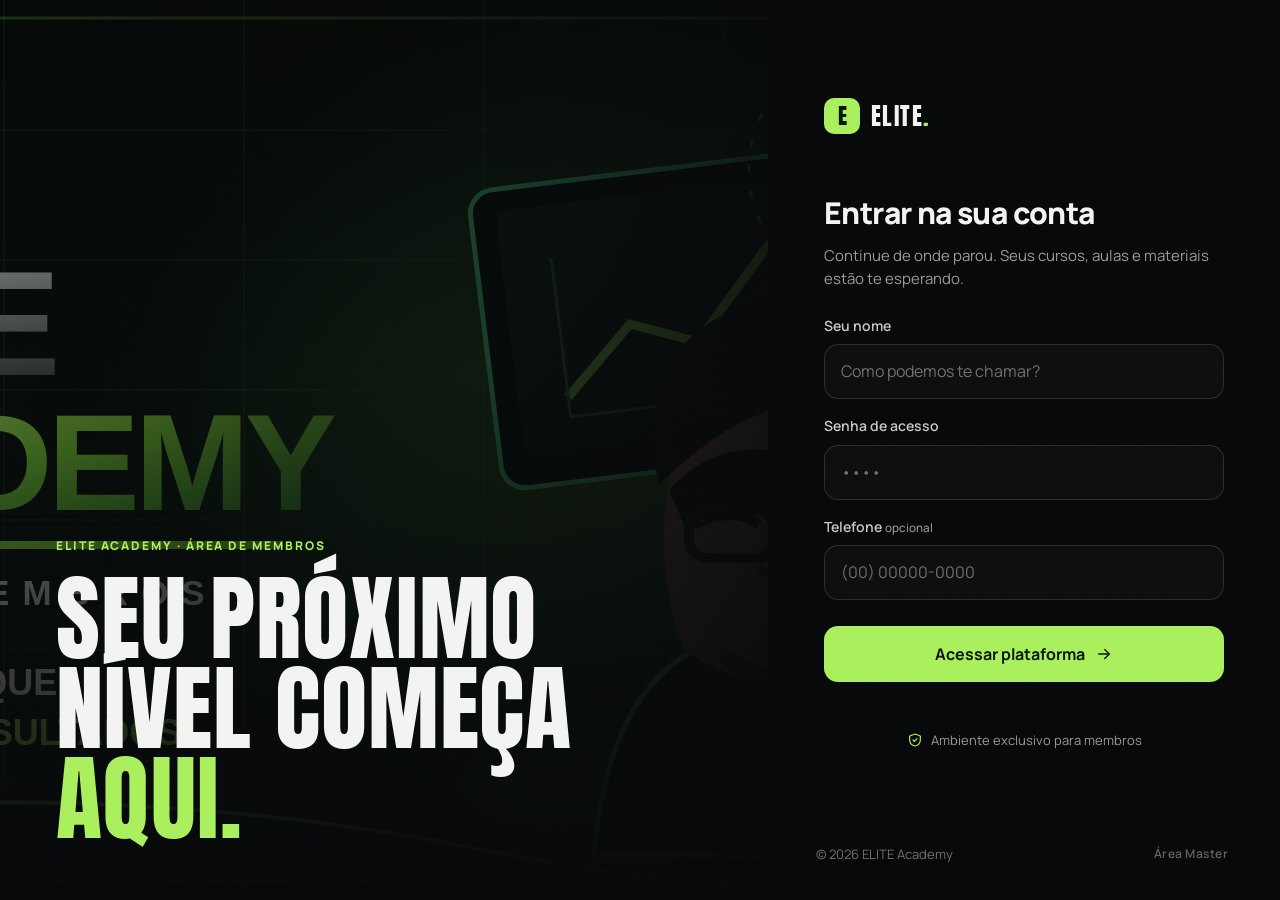
==== commit bd791710: "Reformulação completa da área de membros - Nova identidade: preto profundo, verde sóbrio, títulos co" ====
--- a/index.html
+++ b/index.html
@@ -2,235 +2,188 @@
 <html lang="pt-BR">
 <head>
   <meta charset="utf-8">
-  <meta name="viewport" content="width=device-width, initial-scale=1">
-  <meta name="theme-color" content="#0e0f12">
-  <meta name="description" content="Área de membros premium — Elite Academy">
-  <title>ELITE — Área de membros</title>
+  <meta name="viewport" content="width=device-width, initial-scale=1, viewport-fit=cover">
+  <meta name="theme-color" content="#07080a">
+  <meta name="description" content="Área de membros — ELITE Academy">
+  <title>ELITE Academy — Área de membros</title>
   <link rel="preconnect" href="https://fonts.googleapis.com">
   <link rel="preconnect" href="https://fonts.gstatic.com" crossorigin>
-  <link href="https://fonts.googleapis.com/css2?family=DM+Sans:wght@400;500;600;700&family=Space+Grotesk:wght@500;600;700&display=swap" rel="stylesheet">
+  <link href="https://fonts.googleapis.com/css2?family=Anton&family=Manrope:wght@400;500;600;700;800&display=swap" rel="stylesheet">
   <link rel="stylesheet" href="styles.css">
 </head>
 <body>
-  <!-- Ícones (traço) reutilizados pela página e pelo app.js -->
+  <!-- Ícones de traço (usados pela página e pelo app.js) -->
   <svg width="0" height="0" style="position:absolute" aria-hidden="true">
     <defs>
       <symbol id="i-home" viewBox="0 0 24 24"><path d="M3 10.5 12 3l9 7.5"/><path d="M5 9.5V20h14V9.5"/><path d="M10 20v-5h4v5"/></symbol>
       <symbol id="i-courses" viewBox="0 0 24 24"><rect x="3" y="4" width="18" height="13" rx="2"/><path d="m10 8.5 4.5 2.5-4.5 2.5z"/><path d="M8 21h8"/></symbol>
-      <symbol id="i-library" viewBox="0 0 24 24"><rect x="3" y="3" width="7" height="7" rx="1.5"/><rect x="14" y="3" width="7" height="7" rx="1.5"/><rect x="3" y="14" width="7" height="7" rx="1.5"/><rect x="14" y="14" width="7" height="7" rx="1.5"/></symbol>
+      <symbol id="i-library" viewBox="0 0 24 24"><path d="M4 19.5V5a2 2 0 0 1 2-2h12v15H6a2 2 0 0 0-2 2z"/><path d="M6 21h12v-3"/><path d="M8 7h6"/></symbol>
       <symbol id="i-progress" viewBox="0 0 24 24"><path d="M4 19h16"/><path d="m5 15 4-4 3 3 7-7"/><path d="M15 7h4v4"/></symbol>
       <symbol id="i-user" viewBox="0 0 24 24"><circle cx="12" cy="8" r="4"/><path d="M4 21c1-4 4.2-6 8-6s7 2 8 6"/></symbol>
       <symbol id="i-logout" viewBox="0 0 24 24"><path d="M15 4h3a2 2 0 0 1 2 2v12a2 2 0 0 1-2 2h-3"/><path d="M10 17l-5-5 5-5"/><path d="M5 12h11"/></symbol>
-      <symbol id="i-settings" viewBox="0 0 24 24"><circle cx="12" cy="12" r="3"/><path d="M19.4 15a1.7 1.7 0 0 0 .3 1.8l.1.1a2 2 0 1 1-2.8 2.8l-.1-.1a1.7 1.7 0 0 0-1.8-.3 1.7 1.7 0 0 0-1 1.5V21a2 2 0 0 1-4 0v-.1a1.7 1.7 0 0 0-1.1-1.5 1.7 1.7 0 0 0-1.8.3l-.1.1a2 2 0 1 1-2.8-2.8l.1-.1a1.7 1.7 0 0 0 .3-1.8 1.7 1.7 0 0 0-1.5-1H3a2 2 0 0 1 0-4h.1a1.7 1.7 0 0 0 1.5-1.1 1.7 1.7 0 0 0-.3-1.8l-.1-.1a2 2 0 1 1 2.8-2.8l.1.1a1.7 1.7 0 0 0 1.8.3H9a1.7 1.7 0 0 0 1-1.5V3a2 2 0 0 1 4 0v.1a1.7 1.7 0 0 0 1 1.5 1.7 1.7 0 0 0 1.8-.3l.1-.1a2 2 0 1 1 2.8 2.8l-.1.1a1.7 1.7 0 0 0-.3 1.8V9a1.7 1.7 0 0 0 1.5 1H21a2 2 0 0 1 0 4h-.1a1.7 1.7 0 0 0-1.5 1z"/></symbol>
       <symbol id="i-search" viewBox="0 0 24 24"><circle cx="11" cy="11" r="7"/><path d="m20 20-4-4"/></symbol>
-      <symbol id="i-bell" viewBox="0 0 24 24"><path d="M6 8a6 6 0 0 1 12 0c0 7 3 8 3 8H3s3-1 3-8"/><path d="M10.3 21a2 2 0 0 0 3.4 0"/></symbol>
       <symbol id="i-chevron-down" viewBox="0 0 24 24"><path d="m6 9 6 6 6-6"/></symbol>
       <symbol id="i-chevron-right" viewBox="0 0 24 24"><path d="m9 6 6 6-6 6"/></symbol>
       <symbol id="i-chevron-left" viewBox="0 0 24 24"><path d="m15 6-6 6 6 6"/></symbol>
       <symbol id="i-play" viewBox="0 0 24 24"><path d="M7 4.5v15l12-7.5z"/></symbol>
       <symbol id="i-lock" viewBox="0 0 24 24"><rect x="4" y="11" width="16" height="10" rx="2"/><path d="M8 11V7a4 4 0 0 1 8 0v4"/></symbol>
-      <symbol id="i-tag" viewBox="0 0 24 24"><path d="M3 12V4a1 1 0 0 1 1-1h8l9 9-9 9z"/><circle cx="7.5" cy="7.5" r="1.3"/></symbol>
       <symbol id="i-file" viewBox="0 0 24 24"><path d="M14 3H6a2 2 0 0 0-2 2v14a2 2 0 0 0 2 2h12a2 2 0 0 0 2-2V9z"/><path d="M14 3v6h6"/><path d="M8 13h8M8 17h5"/></symbol>
       <symbol id="i-text" viewBox="0 0 24 24"><path d="M4 6h16M4 11h16M4 16h10"/></symbol>
       <symbol id="i-video" viewBox="0 0 24 24"><rect x="3" y="5" width="13" height="14" rx="2"/><path d="m16 10 5-3v10l-5-3"/></symbol>
       <symbol id="i-check" viewBox="0 0 24 24"><path d="m5 12.5 4.5 4.5L19 7.5"/></symbol>
-      <symbol id="i-menu" viewBox="0 0 24 24"><path d="M4 7h16M4 12h16M4 17h16"/></symbol>
       <symbol id="i-close" viewBox="0 0 24 24"><path d="M6 6l12 12M18 6 6 18"/></symbol>
       <symbol id="i-arrow-left" viewBox="0 0 24 24"><path d="M19 12H5"/><path d="m11 6-6 6 6 6"/></symbol>
+      <symbol id="i-arrow-right" viewBox="0 0 24 24"><path d="M5 12h14"/><path d="m13 6 6 6-6 6"/></symbol>
+      <symbol id="i-external" viewBox="0 0 24 24"><path d="M14 4h6v6"/><path d="M20 4 10 14"/><path d="M19 14v5a1 1 0 0 1-1 1H5a1 1 0 0 1-1-1V6a1 1 0 0 1 1-1h5"/></symbol>
+      <symbol id="i-flame" viewBox="0 0 24 24"><path d="M12 3c1 3.5 5 5.5 5 10a5 5 0 0 1-10 0c0-2.2 1-3.6 2-4.6.3 1.6 1.2 2.6 2.2 2.6C11 8.5 11 5.5 12 3z"/></symbol>
+      <symbol id="i-clock" viewBox="0 0 24 24"><circle cx="12" cy="12" r="9"/><path d="M12 7v5l3 2"/></symbol>
+      <symbol id="i-award" viewBox="0 0 24 24"><circle cx="12" cy="9" r="6"/><path d="m8.5 14-1.5 7 5-2.5 5 2.5-1.5-7"/></symbol>
+      <symbol id="i-note" viewBox="0 0 24 24"><path d="M5 3h10l4 4v14H5z"/><path d="M15 3v4h4"/><path d="M9 12h6M9 16h4"/></symbol>
+      <symbol id="i-chat" viewBox="0 0 24 24"><path d="M4 5h16v11H9l-5 4z"/></symbol>
       <symbol id="i-layers" viewBox="0 0 24 24"><path d="m12 3 9 5-9 5-9-5z"/><path d="m3 13 9 5 9-5"/></symbol>
-      <symbol id="i-external" viewBox="0 0 24 24"><path d="M14 4h6v6"/><path d="M20 4 10 14"/><path d="M19 14v5a1 1 0 0 1-1 1H5a1 1 0 0 1-1-1V6a1 1 0 0 1 1-1h5"/></symbol>
+      <symbol id="i-print" viewBox="0 0 24 24"><path d="M7 9V3h10v6"/><rect x="3" y="9" width="18" height="8" rx="2"/><path d="M7 14h10v7H7z"/></symbol>
+      <symbol id="i-star" viewBox="0 0 24 24"><path d="m12 3 2.7 5.6 6.1.9-4.4 4.3 1 6.1L12 17l-5.4 2.9 1-6.1-4.4-4.3 6.1-.9z"/></symbol>
+      <symbol id="i-shield" viewBox="0 0 24 24"><path d="M12 3 4 6v6c0 4.5 3.4 8 8 9 4.6-1 8-4.5 8-9V6z"/><path d="m9 12 2 2 4-4"/></symbol>
     </defs>
   </svg>
 
-  <!-- ===================== LOGIN ===================== -->
-  <div id="loginView" class="login-screen">
-    <button class="admin-trigger login-admin-trigger" id="adminTrigger" title="Área Master" aria-label="Abrir acesso à Área Master"><svg class="ic"><use href="#i-settings"/></svg></button>
-    <div class="login-art" aria-hidden="true">
+  <!-- ============================== LOGIN ============================== -->
+  <div id="loginView" class="login">
+    <div class="login-visual" aria-hidden="true">
       <img src="assets/elite-academy-cover.svg" alt="">
-      <div class="login-art-shade"></div>
-      <div class="login-art-copy">
-        <span class="pill pill-accent">ELITE ACADEMY</span>
-        <h2>Conhecimento que<br>vira resultado.</h2>
-        <p>Seus cursos, aulas e materiais em um só lugar.</p>
+      <div class="login-visual-shade"></div>
+      <div class="login-visual-copy">
+        <span class="kicker">ELITE ACADEMY · ÁREA DE MEMBROS</span>
+        <p class="display login-display">Seu próximo<br>nível começa<br><em>aqui.</em></p>
       </div>
     </div>
-    <div class="login-panel">
+    <div class="login-side">
       <div class="login-card">
-        <div class="brand"><span class="brand-icon">✳</span><span>ELITE<span class="accent">.</span></span></div>
-        <h1>Bem-vindo de volta</h1>
-        <p class="muted">Entre na sua área de membros e continue de onde parou.</p>
+        <div class="brand"><span class="brand-mark">E</span><span class="brand-word">ELITE<i>.</i></span></div>
+        <h1>Entrar na sua conta</h1>
+        <p class="muted">Continue de onde parou. Seus cursos, aulas e materiais estão te esperando.</p>
         <form id="loginForm" novalidate>
           <label for="memberName">Seu nome</label>
-          <input id="memberName" autocomplete="name" placeholder="Digite seu nome" required>
+          <input id="memberName" autocomplete="name" placeholder="Como podemos te chamar?" required>
           <label for="memberPassword">Senha de acesso</label>
-          <input id="memberPassword" type="password" inputmode="numeric" placeholder="••••" required>
+          <input id="memberPassword" type="password" inputmode="numeric" autocomplete="current-password" placeholder="••••" required>
           <label for="memberPhone">Telefone <small>opcional</small></label>
-          <input id="memberPhone" type="tel" placeholder="(00) 00000-0000">
-          <button class="btn btn-primary full" type="submit">Acessar plataforma</button>
+          <input id="memberPhone" type="tel" autocomplete="tel" placeholder="(00) 00000-0000">
+          <button class="btn btn-primary btn-lg full" type="submit">Acessar plataforma <svg class="ic" aria-hidden="true"><use href="#i-arrow-right"/></svg></button>
           <p id="loginError" class="error" role="alert"></p>
         </form>
+        <p class="login-secure"><svg class="ic" aria-hidden="true"><use href="#i-shield"/></svg> Ambiente exclusivo para membros</p>
       </div>
+      <footer class="site-foot login-foot">
+        <span>© 2026 ELITE Academy</span>
+        <button class="master-link" data-act="master">Área Master</button>
+      </footer>
     </div>
   </div>
 
-  <!-- ===================== APP ===================== -->
-  <div id="appView" class="app-shell hidden">
-    <aside class="sidebar" id="sidebar">
-      <div class="brand"><span class="brand-icon">✳</span><span>ELITE<span class="accent">.</span></span></div>
-      <nav class="side-nav" aria-label="Menu principal">
-        <button class="nav-item active" data-view="home"><svg class="ic"><use href="#i-home"/></svg> Início</button>
-        <div class="nav-group open" id="coursesGroup">
-          <button class="nav-item" data-view="courses" id="coursesNav"><svg class="ic"><use href="#i-courses"/></svg> Cursos <svg class="ic caret"><use href="#i-chevron-down"/></svg></button>
-          <div class="sub-nav">
-            <button class="sub-item" data-filter="all">Todos os cursos</button>
-            <button class="sub-item" data-filter="progress">Em andamento</button>
-            <button class="sub-item" data-filter="done">Concluídos</button>
-            <button class="sub-item" data-filter="locked">Para desbloquear</button>
-          </div>
-        </div>
-        <button class="nav-item" data-view="library"><svg class="ic"><use href="#i-library"/></svg> Biblioteca</button>
-        <button class="nav-item" data-view="progress"><svg class="ic"><use href="#i-progress"/></svg> Minha evolução</button>
+  <!-- ============================== APP ============================== -->
+  <div id="appView" class="app hidden">
+    <aside class="sidebar" aria-label="Menu">
+      <a class="brand" href="#/inicio"><span class="brand-mark">E</span><span class="brand-word">ELITE<i>.</i></span></a>
+      <nav class="side-nav">
+        <a class="nav-link" data-nav="inicio" href="#/inicio"><svg class="ic"><use href="#i-home"/></svg><span>Início</span></a>
+        <a class="nav-link" data-nav="cursos" href="#/cursos"><svg class="ic"><use href="#i-courses"/></svg><span>Cursos</span></a>
+        <a class="nav-link" data-nav="biblioteca" href="#/biblioteca"><svg class="ic"><use href="#i-library"/></svg><span>Biblioteca</span></a>
+        <a class="nav-link" data-nav="evolucao" href="#/evolucao"><svg class="ic"><use href="#i-progress"/></svg><span>Evolução</span></a>
       </nav>
-      <div class="side-bottom">
-        <button class="nav-item" id="profileButton"><svg class="ic"><use href="#i-user"/></svg> Meu perfil</button>
-        <button class="nav-item" id="masterNav"><svg class="ic"><use href="#i-settings"/></svg> Área Master</button>
-        <button class="nav-item" id="logoutButton"><svg class="ic"><use href="#i-logout"/></svg> Sair</button>
-      </div>
+      <div class="side-level" id="sideLevel"></div>
+      <a class="nav-link side-profile" data-nav="perfil" href="#/perfil"><span class="avatar" id="sideAvatar">E</span><span><b id="sideName">Aluno</b><small id="sideRank">Membro</small></span></a>
     </aside>
-    <div class="sidebar-scrim" id="sidebarScrim"></div>
 
-    <main class="main-area">
+    <div class="main">
       <header class="topbar">
-        <button class="icon-btn mobile-menu" id="mobileMenu" aria-label="Abrir menu"><svg class="ic"><use href="#i-menu"/></svg></button>
-        <label class="top-search"><svg class="ic"><use href="#i-search"/></svg><input id="searchInput" type="search" placeholder="Buscar cursos e aulas..." aria-label="Buscar na plataforma"></label>
-        <div class="top-actions">
-          <button class="icon-btn" id="notifyButton" aria-label="Notificações"><svg class="ic"><use href="#i-bell"/></svg></button>
+        <a class="brand brand-mobile" href="#/inicio"><span class="brand-mark">E</span><span class="brand-word">ELITE<i>.</i></span></a>
+        <label class="search"><svg class="ic" aria-hidden="true"><use href="#i-search"/></svg><input id="searchInput" type="search" placeholder="Buscar cursos e aulas" aria-label="Buscar cursos e aulas"></label>
+        <div class="top-right">
+          <span class="streak-chip" id="streakChip" title="Dias seguidos estudando"></span>
           <div class="user-menu">
-            <button class="user-chip" id="userChip" aria-haspopup="true" aria-expanded="false"><span class="avatar" id="userInitial">E</span><span class="user-name" id="userName">Aluno</span><svg class="ic"><use href="#i-chevron-down"/></svg></button>
-            <div class="user-dropdown hidden" id="userDropdown">
-              <button data-action="profile"><svg class="ic"><use href="#i-user"/></svg> Meu perfil</button>
-              <button data-action="logout"><svg class="ic"><use href="#i-logout"/></svg> Sair da conta</button>
+            <button class="user-btn" id="userBtn" aria-haspopup="true" aria-expanded="false" aria-label="Menu da conta"><span class="avatar" id="topAvatar">E</span><svg class="ic"><use href="#i-chevron-down"/></svg></button>
+            <div class="dropdown hidden" id="userDropdown">
+              <a href="#/perfil"><svg class="ic"><use href="#i-user"/></svg> Meu perfil</a>
+              <button data-act="logout"><svg class="ic"><use href="#i-logout"/></svg> Sair da conta</button>
             </div>
           </div>
         </div>
       </header>
 
-      <!-- Início -->
-      <section id="homePage" class="page">
-        <div class="hero" id="hero"></div>
+      <main id="view" class="view" tabindex="-1"></main>
 
-        <div class="row-head"><h2>Continue assistindo</h2><button class="see-all" data-goto-filter="progress">Ver todos <svg class="ic"><use href="#i-chevron-right"/></svg></button></div>
-        <div class="card-row" id="rowContinue"></div>
+      <footer class="site-foot app-foot">
+        <span>© 2026 ELITE Academy · Feito para quem vai além</span>
+        <button class="master-link" data-act="master">Área Master</button>
+      </footer>
+    </div>
 
-        <div class="home-split">
-          <div class="home-split-main">
-            <div class="row-head"><h2>Desbloqueie mais</h2><button class="see-all" data-goto-filter="locked">Ver todos <svg class="ic"><use href="#i-chevron-right"/></svg></button></div>
-            <div class="card-row card-row-tall" id="rowLocked"></div>
-          </div>
-          <aside class="home-split-side">
-            <div class="row-head"><h2>Seu progresso</h2><button class="see-all" data-view="progress">Ver tudo <svg class="ic"><use href="#i-chevron-right"/></svg></button></div>
-            <div class="side-panel" id="progressList"></div>
-          </aside>
-        </div>
-        <footer>© 2026 ELITE ACADEMY <span>Feito para quem vai além</span></footer>
-      </section>
-
-      <!-- Cursos -->
-      <section id="coursesPage" class="page hidden">
-        <div class="page-head">
-          <div><h1>Cursos</h1><p class="muted" id="courseCount">0 treinamentos</p></div>
-          <div class="chips" id="filterChips">
-            <button class="chip active" data-filter="all">Todos</button>
-            <button class="chip" data-filter="progress">Em andamento</button>
-            <button class="chip" data-filter="done">Concluídos</button>
-            <button class="chip" data-filter="locked">Para desbloquear</button>
-          </div>
-        </div>
-        <div class="card-grid" id="allCourses"></div>
-        <p class="empty-note hidden" id="coursesEmpty">Nenhum curso encontrado.</p>
-      </section>
-
-      <!-- Curso -->
-      <section id="coursePage" class="page hidden">
-        <button class="back-link" id="backCourses"><svg class="ic"><use href="#i-arrow-left"/></svg> Voltar aos cursos</button>
-        <div id="courseDetail"></div>
-      </section>
-
-      <!-- Biblioteca -->
-      <section id="libraryPage" class="page hidden">
-        <div class="page-head"><div><h1>Biblioteca</h1><p class="muted">Materiais, guias e PDFs dos seus cursos.</p></div></div>
-        <div id="libraryContent" class="library-grid"></div>
-      </section>
-
-      <!-- Evolução -->
-      <section id="progressPage" class="page hidden">
-        <div class="page-head"><div><h1>Minha evolução</h1><p class="muted">Acompanhe o seu avanço em cada treinamento.</p></div></div>
-        <div class="stats-row" id="statsRow"></div>
-        <div class="side-panel progress-full" id="progressFull"></div>
-      </section>
-    </main>
+    <nav class="tabbar" aria-label="Navegação">
+      <a data-nav="inicio" href="#/inicio"><svg class="ic"><use href="#i-home"/></svg><span>Início</span></a>
+      <a data-nav="cursos" href="#/cursos"><svg class="ic"><use href="#i-courses"/></svg><span>Cursos</span></a>
+      <a data-nav="biblioteca" href="#/biblioteca"><svg class="ic"><use href="#i-library"/></svg><span>Materiais</span></a>
+      <a data-nav="evolucao" href="#/evolucao"><svg class="ic"><use href="#i-progress"/></svg><span>Evolução</span></a>
+      <a data-nav="perfil" href="#/perfil"><svg class="ic"><use href="#i-user"/></svg><span>Perfil</span></a>
+    </nav>
   </div>
 
-  <!-- ===================== MODAIS ===================== -->
-  <div id="masterLoginModal" class="modal-backdrop hidden">
-    <div class="modal master-login-modal" role="dialog" aria-modal="true" aria-labelledby="masterTitle">
+  <!-- ============================== MODAIS ============================== -->
+  <div id="masterLoginModal" class="modal-wrap hidden">
+    <div class="modal modal-sm" role="dialog" aria-modal="true" aria-labelledby="masterTitle">
       <button class="modal-close" data-close="masterLoginModal" aria-label="Fechar"><svg class="ic"><use href="#i-close"/></svg></button>
-      <span class="pill pill-accent">ACESSO RESTRITO</span>
+      <span class="kicker">ACESSO RESTRITO</span>
       <h2 id="masterTitle">Área Master</h2>
-      <p class="muted">Entre para administrar cursos, módulos e aulas da ELITE Academy.</p>
+      <p class="muted">Administre cursos, módulos e aulas da plataforma.</p>
       <label for="masterPassword">Senha administrativa</label>
-      <input id="masterPassword" type="password" inputmode="numeric" placeholder="Digite sua senha">
+      <input id="masterPassword" type="password" inputmode="numeric" placeholder="Digite a senha">
       <p id="masterLoginError" class="error" role="alert"></p>
-      <button class="btn btn-primary full" id="masterLoginButton">Entrar no Master</button>
+      <button class="btn btn-primary full" id="masterLoginButton">Entrar</button>
     </div>
   </div>
 
-  <div id="adminModal" class="modal-backdrop hidden">
-    <div class="modal admin-modal" role="dialog" aria-modal="true" aria-labelledby="adminTitle">
+  <div id="adminModal" class="modal-wrap hidden">
+    <div class="modal modal-lg" role="dialog" aria-modal="true" aria-labelledby="adminTitle">
       <button class="modal-close" data-close="adminModal" aria-label="Fechar"><svg class="ic"><use href="#i-close"/></svg></button>
-      <span class="pill pill-accent">CONFIGURAÇÃO DA PLATAFORMA</span>
-      <h2 id="adminTitle">Painel de gestão</h2>
-      <p class="muted">Organize a vitrine, os módulos, as aulas e os acessos.</p>
-      <div class="admin-tabs"><button class="active" data-tab="contentTab">Aulas e módulos</button><button data-tab="courseTab">Criar curso</button><button data-tab="manageTab">Gerenciar cursos</button></div>
+      <span class="kicker">CONFIGURAÇÃO DA PLATAFORMA</span>
+      <h2 id="adminTitle">Painel Master</h2>
+      <div class="tabs" role="tablist"><button class="active" data-tab="contentTab">Aulas e módulos</button><button data-tab="courseTab">Criar curso</button><button data-tab="manageTab">Gerenciar</button></div>
       <div id="contentTab" class="admin-tab">
         <label for="adminCourse">Curso</label><select id="adminCourse"></select>
-        <label for="adminModule">Nome do módulo</label><input id="adminModule" placeholder="Ex.: Módulo 01 — Comece aqui">
-        <label for="adminTitle2">Título da aula / material</label><input id="adminTitle2" placeholder="Ex.: Introdução ao método">
+        <label for="adminModule">Módulo</label><input id="adminModule" list="moduleList" placeholder="Ex.: Módulo 01 — Comece aqui"><datalist id="moduleList"></datalist>
+        <div class="form-row">
+          <div><label for="adminLessonTitle">Título da aula</label><input id="adminLessonTitle" placeholder="Ex.: Introdução ao método"></div>
+          <div class="form-narrow"><label for="adminDuration">Duração <small>min</small></label><input id="adminDuration" type="number" min="0" inputmode="numeric" placeholder="12"></div>
+        </div>
         <label for="adminType">Tipo de conteúdo</label><select id="adminType"><option value="video">Vídeo (link)</option><option value="pdf">PDF / material</option><option value="text">Texto / aula escrita</option></select>
-        <label for="adminUrl">Link do vídeo ou arquivo</label><input id="adminUrl" placeholder="Cole o link do YouTube, Vimeo ou arquivo hospedado">
-        <label for="adminBody">Texto ou descrição <small>opcional</small></label><textarea id="adminBody" rows="3" placeholder="Descrição, conteúdo da aula ou instruções..."></textarea>
-        <button class="btn btn-primary full" id="addContent">Salvar conteúdo</button>
+        <label for="adminUrl">Link do vídeo ou arquivo</label><input id="adminUrl" placeholder="YouTube, Vimeo ou link do arquivo">
+        <label for="adminBody">Descrição ou texto da aula <small>opcional</small></label><textarea id="adminBody" rows="3"></textarea>
+        <button class="btn btn-primary full" id="addContent">Salvar aula</button>
       </div>
       <div id="courseTab" class="admin-tab hidden">
-        <label for="newCourseName">Nome do novo curso</label><input id="newCourseName" placeholder="Ex.: Mentoria de Vendas">
-        <label for="newCourseDesc">Descrição curta</label><input id="newCourseDesc" placeholder="O que o aluno vai aprender?">
-        <label for="newCourseCover">URL da capa <small>opcional</small></label><input id="newCourseCover" placeholder="https://...imagem-da-capa.jpg">
-        <label for="newCourseCheckout">Link do checkout <small>opcional</small></label><input id="newCourseCheckout" placeholder="https://...checkout">
-        <label for="newCourseColor">Cor de destaque</label><select id="newCourseColor"><option value="green">Verde neon</option><option value="purple">Roxo</option><option value="blue">Azul</option><option value="orange">Laranja</option></select>
-        <label class="admin-check"><input id="newCourseLocked" type="checkbox" checked> Criar como bloqueado (curso à venda)</label>
+        <label for="newCourseName">Nome do curso</label><input id="newCourseName" placeholder="Ex.: Mentoria de Vendas">
+        <label for="newCourseDesc">Descrição curta</label><input id="newCourseDesc" placeholder="O que o aluno vai conquistar?">
+        <label for="newCourseLearn">O que o aluno vai aprender <small>um item por linha</small></label><textarea id="newCourseLearn" rows="3"></textarea>
+        <div class="form-row">
+          <div><label for="newCoursePrice">Preço <small>opcional</small></label><input id="newCoursePrice" placeholder="Ex.: 97,00"></div>
+          <div><label for="newCourseColor">Cor</label><select id="newCourseColor"><option value="green">Verde</option><option value="purple">Roxo</option><option value="blue">Azul</option><option value="orange">Laranja</option></select></div>
+        </div>
+        <label for="newCourseCover">URL da capa <small>opcional</small></label><input id="newCourseCover" placeholder="https://...">
+        <label for="newCourseTrailer">Link do trailer <small>opcional</small></label><input id="newCourseTrailer" placeholder="https://youtube.com/...">
+        <label for="newCourseCheckout">Link do checkout <small>opcional</small></label><input id="newCourseCheckout" placeholder="https://...">
+        <label class="check"><input id="newCourseLocked" type="checkbox" checked> Criar como bloqueado (curso à venda)</label>
         <button class="btn btn-primary full" id="addCourse">Criar curso</button>
       </div>
       <div id="manageTab" class="admin-tab hidden"><div id="adminCourseManager"></div></div>
-      <div class="admin-note">Etapa de protótipo: os dados ficam neste navegador. A conexão segura com banco de dados será ativada na próxima etapa.</div>
+      <p class="note">Protótipo: os dados ficam salvos neste navegador. Login individual e banco de dados entram na próxima etapa.</p>
     </div>
   </div>
 
-  <div id="paymentModal" class="modal-backdrop hidden">
-    <div class="modal payment-modal" role="dialog" aria-modal="true" aria-labelledby="payTitle">
-      <button class="modal-close" data-close="paymentModal" aria-label="Fechar"><svg class="ic"><use href="#i-close"/></svg></button>
-      <div class="lock-large"><svg class="ic"><use href="#i-lock"/></svg></div>
-      <h2 id="payTitle">Desbloqueie <span id="lockedCourseName">Curso Premium</span></h2>
-      <p class="muted">Garanta o acesso completo a este treinamento pelo checkout oficial.</p>
-      <button class="btn btn-primary full" id="simulatePay">Ir para compra</button>
-      <p class="tiny-note" id="paymentFeedback"></p>
-    </div>
-  </div>
-
-  <div id="profileModal" class="modal-backdrop hidden">
-    <div class="modal" role="dialog" aria-modal="true" aria-labelledby="profileTitle">
-      <button class="modal-close" data-close="profileModal" aria-label="Fechar"><svg class="ic"><use href="#i-close"/></svg></button>
-      <div class="profile-head"><span class="avatar avatar-lg" id="profileInitial">E</span><div><h2 id="profileTitle"><span id="profileName"></span></h2><p class="muted" id="profilePhone">Membro ELITE</p></div></div>
-      <p class="admin-note">Protótipo visual — cadastro e autenticação reais serão conectados na próxima etapa.</p>
+  <div id="certModal" class="modal-wrap hidden">
+    <div class="modal modal-cert" role="dialog" aria-modal="true" aria-label="Certificado">
+      <button class="modal-close no-print" data-close="certModal" aria-label="Fechar"><svg class="ic"><use href="#i-close"/></svg></button>
+      <div class="cert" id="certBody"></div>
+      <div class="cert-actions no-print"><button class="btn btn-primary" data-act="print"><svg class="ic"><use href="#i-print"/></svg> Imprimir / salvar PDF</button></div>
     </div>
   </div>
 
--- a/styles.css
+++ b/styles.css
@@ -1,344 +1,562 @@
-/* =========================================================
-   ELITE Academy — layout estilo "loja/streaming"
-   Fundo grafite, cards grandes de capa, destaque neon.
-   ========================================================= */
+/* ==================================================================
+   ELITE Academy — Área de membros
+   Identidade: preto profundo, verde sóbrio, títulos condensados (Anton),
+   textura de granulado. Pensado primeiro para o celular.
+   ================================================================== */
 :root{
-  --bg:#0b0c0f;
-  --shell:#121317;
-  --surface:#18191e;
-  --card:#1e2026;
-  --card-2:#262830;
+  --bg:#07080a;
+  --bg-2:#0c0e10;
+  --surface:#111316;
+  --card:#16191c;
+  --card-2:#1d2125;
   --line:rgba(255,255,255,.07);
-  --line-2:rgba(255,255,255,.12);
-  --text:#f2f3f5;
-  --muted:#9b9eaa;
-  --muted-2:#c2c5cf;
-  --accent:#b8ff3b;
-  --accent-ink:#0d1405;
-  --accent-soft:rgba(184,255,59,.12);
-  --radius:18px;
-  --font:'DM Sans',system-ui,sans-serif;
-  --display:'Space Grotesk','DM Sans',sans-serif;
-  --sidebar:248px;
+  --line-2:rgba(255,255,255,.13);
+  --text:#f3f4f1;
+  --muted:#959a96;
+  --soft:#c4c8c3;
+  --accent:#a9ef5c;
+  --accent-2:#d4ff9e;
+  --accent-ink:#0b1404;
+  --accent-a:rgba(169,239,92,.12);
+  --radius:20px;
+  --ui:'Manrope',system-ui,-apple-system,'Segoe UI',sans-serif;
+  --display:'Anton','Oswald','Bebas Neue',Impact,'Arial Narrow',sans-serif;
+  --side:236px;
+  --tabbar:0px;
 }
 *{box-sizing:border-box}
-html,body{height:100%}
-body{margin:0;background:var(--bg);color:var(--text);font-family:var(--font);font-size:15px;line-height:1.5;-webkit-font-smoothing:antialiased}
+html{scroll-behavior:smooth;-webkit-text-size-adjust:100%}
+body{margin:0;background:var(--bg);color:var(--text);font-family:var(--ui);font-size:15px;line-height:1.55;-webkit-font-smoothing:antialiased;min-height:100vh}
+/* granulado */
+body::after{content:"";position:fixed;inset:0;pointer-events:none;z-index:100;opacity:.07;mix-blend-mode:overlay;
+  background-image:url("data:image/svg+xml,%3Csvg xmlns='http://www.w3.org/2000/svg' width='160' height='160'%3E%3Cfilter id='n'%3E%3CfeTurbulence type='fractalNoise' baseFrequency='.9' numOctaves='2' stitchTiles='stitch'/%3E%3C/filter%3E%3Crect width='100%25' height='100%25' filter='url(%23n)'/%3E%3C/svg%3E")}
 button,input,select,textarea{font:inherit;color:inherit}
-button{cursor:pointer}
-img{max-width:100%;display:block}
+button{cursor:pointer;background:none;border:0;padding:0}
+a{color:inherit;text-decoration:none}
+img{display:block;max-width:100%}
 h1,h2,h3,h4,p{margin:0}
 .hidden{display:none!important}
-.accent{color:var(--accent)}
 .muted{color:var(--muted)}
 ::selection{background:var(--accent);color:var(--accent-ink)}
-:focus-visible{outline:2px solid var(--accent);outline-offset:2px}
-
+:focus-visible{outline:2px solid var(--accent);outline-offset:3px;border-radius:6px}
 .ic{width:20px;height:20px;flex:0 0 auto;fill:none;stroke:currentColor;stroke-width:1.8;stroke-linecap:round;stroke-linejoin:round}
-
-/* ---------- Botões e pills ---------- */
-.btn{display:inline-flex;align-items:center;justify-content:center;gap:10px;border:0;border-radius:12px;padding:14px 20px;font-weight:700;font-size:15px;transition:transform .2s,box-shadow .2s,background .2s}
-.btn-primary{background:var(--accent);color:var(--accent-ink);box-shadow:0 10px 30px rgba(184,255,59,.18)}
-.btn-primary:hover{transform:translateY(-1px);box-shadow:0 14px 36px rgba(184,255,59,.3)}
-.btn-ghost{background:var(--card-2);color:var(--text)}
-.btn-ghost:hover{background:#30323b}
+.ic-fill{fill:currentColor;stroke:none}
+.display{font-family:var(--display);font-weight:400;text-transform:uppercase;letter-spacing:.01em;line-height:.95}
+.kicker{display:inline-block;font-size:12px;font-weight:800;letter-spacing:.16em;text-transform:uppercase;color:var(--accent)}
+
+/* ---------- botões, chips ---------- */
+.btn{display:inline-flex;align-items:center;justify-content:center;gap:10px;min-height:48px;padding:0 22px;border-radius:14px;font-weight:700;font-size:15px;white-space:nowrap;transition:transform .2s,background .2s,box-shadow .2s,color .2s}
 .btn .ic{width:18px;height:18px}
-.btn-primary .ic-fill{fill:currentColor;stroke:none}
+.btn-lg{min-height:56px;font-size:16px;padding:0 26px}
+.btn-primary{background:var(--accent);color:var(--accent-ink)}
+.btn-primary:hover{background:var(--accent-2);transform:translateY(-1px);box-shadow:0 14px 34px rgba(169,239,92,.22)}
+.btn-ghost{background:rgba(255,255,255,.07);color:var(--text);backdrop-filter:blur(10px)}
+.btn-ghost:hover{background:rgba(255,255,255,.13)}
+.btn-line{border:1px solid var(--line-2);color:var(--text)}
+.btn-line:hover{border-color:var(--accent);color:var(--accent)}
+.btn.done{background:var(--accent-a);color:var(--accent)}
 .full{width:100%}
-.pill{display:inline-flex;align-items:center;gap:7px;padding:7px 12px;border-radius:999px;background:var(--card-2);color:var(--muted-2);font-size:13px;font-weight:600;white-space:nowrap}
-.pill .ic{width:15px;height:15px}
-.pill-accent{background:var(--accent-soft);color:var(--accent);font-size:12px;letter-spacing:.06em}
-.pill-glass{background:rgba(12,13,16,.62);backdrop-filter:blur(10px);color:#fff}
-
-/* ---------- Brand ---------- */
-.brand{display:flex;align-items:center;gap:11px;font:700 20px var(--display);letter-spacing:3px}
-.brand-icon{width:34px;height:34px;border-radius:11px;display:grid;place-items:center;background:var(--accent-soft);color:var(--accent);font-size:20px;letter-spacing:0}
-
-/* =========================================================
+.chip{display:inline-flex;align-items:center;gap:7px;padding:6px 12px;border-radius:999px;background:rgba(255,255,255,.07);color:var(--soft);font-size:13px;font-weight:600;white-space:nowrap}
+.chip .ic{width:15px;height:15px}
+.chip-accent{background:var(--accent-a);color:var(--accent)}
+.chip-glass{background:rgba(7,8,10,.6);backdrop-filter:blur(10px);color:#fff}
+.bar{height:6px;border-radius:999px;background:rgba(255,255,255,.1);overflow:hidden}
+.bar i{display:block;height:100%;border-radius:inherit;background:var(--accent);transition:width .6s cubic-bezier(.2,.8,.2,1)}
+
+/* ---------- marca ---------- */
+.brand{display:flex;align-items:center;gap:11px}
+.brand-mark{width:36px;height:36px;border-radius:10px;display:grid;place-items:center;background:var(--accent);color:var(--accent-ink);font:400 22px/1 var(--display)}
+.brand-word{font:400 24px/1 var(--display);letter-spacing:.06em}
+.brand-word i{font-style:normal;color:var(--accent)}
+
+/* ---------- formulários ---------- */
+label{display:block;margin:16px 0 8px;font-size:14px;font-weight:600;color:var(--soft)}
+label small{font-weight:500;color:var(--muted)}
+input,select,textarea{width:100%;padding:14px 16px;border-radius:14px;border:1px solid var(--line-2);background:var(--bg-2);color:var(--text);font-size:16px;outline:none;transition:border-color .2s,box-shadow .2s}
+input::placeholder,textarea::placeholder{color:#6c716d}
+input:focus,select:focus,textarea:focus{border-color:var(--accent);box-shadow:0 0 0 4px rgba(169,239,92,.1)}
+textarea{resize:vertical}
+.form-row{display:grid;grid-template-columns:1fr 1fr;gap:12px}
+.form-row:has(.form-narrow){grid-template-columns:1fr 120px}
+.check{display:flex;align-items:center;gap:10px;margin-top:18px}
+.check input{width:20px;height:20px;accent-color:var(--accent)}
+.error{min-height:20px;margin-top:10px;color:#ff9b8f;font-size:14px}
+.note{margin-top:20px;padding:14px 16px;border-radius:14px;background:var(--card);color:var(--muted);font-size:13px}
+
+/* ---------- rodapé discreto + link Master ---------- */
+.site-foot{display:flex;align-items:center;justify-content:space-between;gap:16px;color:#6b706c;font-size:13px}
+.master-link{min-height:44px;padding:0 4px;color:#5d625e;font-size:12px;font-weight:600;letter-spacing:.04em;transition:color .2s}
+.master-link:hover{color:var(--soft)}
+
+/* ==================================================================
    LOGIN
-   ========================================================= */
-.login-screen{min-height:100vh;display:grid;grid-template-columns:minmax(0,1.15fr) minmax(380px,.85fr);background:var(--bg);position:relative}
-.login-art{position:relative;overflow:hidden;margin:16px;border-radius:26px;background:#050806}
-.login-art img{position:absolute;inset:0;width:100%;height:100%;object-fit:cover}
-.login-art-shade{position:absolute;inset:0;background:linear-gradient(0deg,rgba(8,9,12,.92),rgba(8,9,12,.1) 60%)}
-.login-art-copy{position:absolute;left:44px;right:44px;bottom:44px;display:flex;flex-direction:column;align-items:flex-start;gap:14px}
-.login-art-copy h2{font:700 clamp(32px,3.4vw,48px)/1.06 var(--display);letter-spacing:-1.5px}
-.login-art-copy p{color:var(--muted-2);font-size:16px}
-.login-panel{display:grid;place-items:center;padding:32px}
-.login-card{width:min(100%,400px)}
-.login-card .brand{margin-bottom:44px}
-.login-card h1{font:700 32px/1.15 var(--display);letter-spacing:-1px;margin-bottom:8px}
-.login-card form{margin-top:28px}
-label{display:block;color:var(--muted-2);font-size:14px;font-weight:600;margin:16px 0 8px}
-label small{color:var(--muted);font-weight:400}
-input,select,textarea{width:100%;border:1px solid var(--line-2);background:var(--surface);color:var(--text);border-radius:12px;padding:13px 15px;font-size:15px;outline:none;transition:border-color .2s,box-shadow .2s}
-input::placeholder,textarea::placeholder{color:#6f7280}
-input:focus,select:focus,textarea:focus{border-color:var(--accent);box-shadow:0 0 0 3px rgba(184,255,59,.12)}
+   ================================================================== */
+.login{min-height:100vh;display:grid;grid-template-columns:minmax(0,1.2fr) minmax(400px,.8fr)}
+.login-visual{position:relative;overflow:hidden;background:#030604}
+.login-visual img{position:absolute;inset:0;width:100%;height:100%;object-fit:cover;opacity:.55;filter:saturate(.8)}
+.login-visual-shade{position:absolute;inset:0;background:linear-gradient(90deg,rgba(7,8,10,.15),rgba(7,8,10,.85)),linear-gradient(0deg,rgba(7,8,10,.95),transparent 60%)}
+.login-visual-copy{position:absolute;left:56px;right:56px;bottom:56px}
+.login-display{margin-top:18px;font-size:clamp(56px,7.4vw,124px)}
+.login-display em{font-style:normal;color:var(--accent)}
+.login-side{display:flex;flex-direction:column;padding:40px 48px 24px;background:var(--bg)}
+.login-card{width:100%;max-width:400px;margin:auto}
+.login-card .brand{margin-bottom:56px}
+.login-card h1{font-size:30px;font-weight:800;letter-spacing:-.02em;margin-bottom:8px}
+.login-card form{margin-top:24px}
 .login-card .btn{margin-top:26px}
-.error{color:#ff9a9a;font-size:14px;min-height:20px;margin-top:10px}
-.admin-trigger{position:absolute;top:22px;right:24px;z-index:5;width:44px;height:44px;display:grid;place-items:center;border-radius:12px;border:1px solid var(--line-2);background:var(--surface);color:var(--muted-2)}
-.admin-trigger:hover{color:var(--accent);border-color:rgba(184,255,59,.4)}
-
-/* =========================================================
-   APP SHELL
-   ========================================================= */
-.app-shell{min-height:100vh;background:var(--shell)}
-.sidebar{position:fixed;inset:0 auto 0 0;width:var(--sidebar);background:var(--shell);border-right:1px solid var(--line);padding:26px 16px 20px;display:flex;flex-direction:column;z-index:30;overflow-y:auto}
-.sidebar .brand{padding:0 12px 38px}
+.login-secure{display:flex;align-items:center;gap:8px;justify-content:center;margin-top:18px;color:var(--muted);font-size:13px}
+.login-secure .ic{width:16px;height:16px;color:var(--accent)}
+.login-foot{padding-top:24px}
+
+/* ==================================================================
+   ESTRUTURA DO APP
+   ================================================================== */
+.app{min-height:100vh}
+.sidebar{position:fixed;inset:0 auto 0 0;width:var(--side);padding:28px 16px 18px;display:flex;flex-direction:column;gap:6px;background:var(--bg);border-right:1px solid var(--line);z-index:30}
+.sidebar>.brand{padding:0 10px 36px}
 .side-nav{display:flex;flex-direction:column;gap:4px}
-.nav-item{position:relative;display:flex;align-items:center;gap:14px;width:100%;border:0;background:transparent;color:var(--muted);padding:12px 14px;border-radius:12px;text-align:left;font-size:15px;font-weight:500;transition:background .2s,color .2s}
-.nav-item:hover{background:var(--surface);color:var(--text)}
-.nav-item.active{color:var(--accent);background:var(--accent-soft)}
-.nav-item.active::before{content:"";position:absolute;left:-16px;top:10px;bottom:10px;width:3px;border-radius:0 4px 4px 0;background:var(--accent)}
-.nav-item .caret{margin-left:auto;width:16px;height:16px;transition:transform .2s}
-.nav-group.open .caret{transform:rotate(180deg)}
-.sub-nav{display:none;flex-direction:column;padding:4px 0 6px 48px}
-.nav-group.open .sub-nav{display:flex}
-.sub-item{border:0;background:none;color:var(--muted);text-align:left;padding:9px 0;font-size:14px;min-height:38px}
-.sub-item:hover{color:var(--text)}
-.sub-item.active{color:var(--text);font-weight:700}
-.side-bottom{margin-top:auto;padding-top:24px;border-top:1px solid var(--line);display:flex;flex-direction:column;gap:2px}
-.sidebar-scrim{display:none}
-
-.main-area{margin-left:var(--sidebar);min-height:100vh;min-width:0}
-.topbar{position:sticky;top:0;z-index:20;height:78px;display:flex;align-items:center;gap:18px;padding:0 36px;background:rgba(18,19,23,.86);backdrop-filter:blur(16px)}
-.top-search{flex:0 1 420px;display:flex;align-items:center;gap:10px;height:46px;padding:0 16px;margin:0;border-radius:12px;background:var(--surface);color:var(--muted);font-weight:400}
-.top-search input{border:0;background:transparent;padding:0;height:100%;box-shadow:none}
-.top-search input:focus{box-shadow:none}
-.top-actions{margin-left:auto;display:flex;align-items:center;gap:10px}
-.icon-btn{width:44px;height:44px;display:grid;place-items:center;border:0;border-radius:12px;background:transparent;color:var(--muted-2)}
-.icon-btn:hover{background:var(--surface);color:var(--text)}
-.mobile-menu{display:none}
+.nav-link{position:relative;display:flex;align-items:center;gap:14px;min-height:48px;padding:0 14px;border-radius:14px;color:var(--muted);font-weight:600;transition:background .2s,color .2s}
+.nav-link:hover{color:var(--text);background:var(--surface)}
+.nav-link.active{color:var(--text);background:var(--card)}
+.nav-link.active .ic{color:var(--accent)}
+.side-nav .nav-link.active::before{content:"";position:absolute;left:-16px;top:12px;bottom:12px;width:3px;border-radius:0 3px 3px 0;background:var(--accent)}
+.side-level{margin-top:auto;padding:16px;border-radius:18px;background:var(--surface)}
+.side-level .lv-top{display:flex;align-items:center;justify-content:space-between;font-size:13px;color:var(--muted);margin-bottom:10px}
+.side-level b{font:400 22px/1 var(--display);letter-spacing:.03em;color:var(--text)}
+.side-level small{display:block;margin-top:10px;font-size:12px;color:var(--muted)}
+.side-profile{margin-top:10px;padding:8px 10px;min-height:60px}
+.side-profile b,.side-profile small{display:block;line-height:1.3}
+.side-profile b{color:var(--text);font-size:14px}
+.side-profile small{font-size:12px;color:var(--muted)}
+.avatar{width:40px;height:40px;flex:0 0 40px;border-radius:50%;display:grid;place-items:center;background:linear-gradient(150deg,var(--accent-2),#4c9a49);color:var(--accent-ink);font:400 18px/1 var(--display)}
+.avatar-xl{width:88px;height:88px;flex-basis:88px;font-size:40px}
+
+.main{margin-left:var(--side);min-width:0;display:flex;flex-direction:column;min-height:100vh}
+.topbar{position:sticky;top:0;z-index:20;display:flex;align-items:center;gap:16px;height:80px;padding:0 40px;background:rgba(7,8,10,.82);backdrop-filter:blur(18px)}
+.brand-mobile{display:none}
+.search{flex:0 1 440px;display:flex;align-items:center;gap:10px;height:48px;margin:0;padding:0 16px;border-radius:14px;background:var(--surface);color:var(--muted);font-weight:500}
+.search input{height:100%;padding:0;border:0;background:none;box-shadow:none;font-size:15px}
+.search input:focus{box-shadow:none}
+.search:focus-within{box-shadow:0 0 0 2px var(--accent)}
+.top-right{margin-left:auto;display:flex;align-items:center;gap:12px}
+.streak-chip{display:inline-flex;align-items:center;gap:7px;height:40px;padding:0 14px;border-radius:999px;background:var(--surface);font-weight:700;font-size:14px}
+.streak-chip .ic{width:18px;height:18px;color:#ffb35c}
+.streak-chip.off .ic{color:var(--muted)}
 .user-menu{position:relative}
-.user-chip{display:flex;align-items:center;gap:10px;border:0;background:transparent;padding:5px 8px 5px 5px;border-radius:14px;min-height:44px}
-.user-chip:hover{background:var(--surface)}
-.user-chip .ic{width:16px;height:16px;color:var(--muted)}
-.user-name{font-size:14px;font-weight:600}
-.avatar{width:36px;height:36px;border-radius:50%;display:grid;place-items:center;background:linear-gradient(145deg,#d6ff86,#5fb36f);color:#0b1306;font:700 15px var(--display)}
-.avatar-lg{width:64px;height:64px;font-size:26px}
-.user-dropdown{position:absolute;right:0;top:calc(100% + 8px);min-width:200px;padding:6px;border-radius:14px;background:var(--card);border:1px solid var(--line-2);box-shadow:0 20px 50px rgba(0,0,0,.5)}
-.user-dropdown button{display:flex;align-items:center;gap:10px;width:100%;border:0;background:none;padding:11px 12px;border-radius:10px;text-align:left;font-size:14px;color:var(--muted-2)}
-.user-dropdown button:hover{background:var(--card-2);color:var(--text)}
-
-.page{padding:12px 36px 32px;max-width:1500px}
-
-/* =========================================================
-   HERO (curso em destaque)
-   ========================================================= */
-.hero{display:grid;grid-template-columns:minmax(0,1fr) 340px;align-items:center;margin-bottom:40px}
-.hero-banner{position:relative;z-index:2;aspect-ratio:16/8.2;border-radius:24px;overflow:hidden;box-shadow:0 30px 70px rgba(0,0,0,.55);margin-right:-56px;background:#0a0b0d}
-.hero-banner .cover{position:absolute;inset:0}
-.hero-banner::after{content:"";position:absolute;inset:0;background:linear-gradient(0deg,rgba(8,9,12,.75),transparent 45%);pointer-events:none}
-.hero-top{position:absolute;z-index:2;top:18px;left:18px;display:flex;gap:8px;flex-wrap:wrap}
-.hero-bottom{position:absolute;z-index:2;left:18px;right:18px;bottom:18px;display:flex;align-items:center;justify-content:space-between;gap:12px;flex-wrap:wrap}
-.hero-nav{display:flex;gap:8px}
-.hero-nav button{width:44px;height:44px;border-radius:50%;border:0;display:grid;place-items:center;background:rgba(12,13,16,.62);backdrop-filter:blur(10px);color:#fff}
-.hero-nav button:hover{background:rgba(12,13,16,.85)}
-.hero-info{position:relative;z-index:1;background:var(--surface);border-radius:24px;padding:34px 30px 30px 86px;min-height:78%;display:flex;flex-direction:column;justify-content:center;gap:14px}
-.hero-info h2{font:700 30px/1.1 var(--display);letter-spacing:-.8px}
-.hero-info .by{color:var(--muted);font-size:15px;margin-top:-6px}
-.hero-info .desc{color:var(--muted-2);font-size:14px;line-height:1.6}
-.tag-list{display:flex;gap:8px;flex-wrap:wrap}
-.hero-info .btn{margin-top:8px}
-.hero-dots{display:flex;gap:6px;margin-top:6px}
-.hero-dots button{width:8px;height:8px;padding:0;border:0;border-radius:999px;background:#3a3c46;transition:width .25s,background .25s}
-.hero-dots button.active{width:24px;background:var(--accent)}
-.progress-line{height:6px;border-radius:999px;background:#2c2e37;overflow:hidden}
-.progress-line i{display:block;height:100%;border-radius:inherit;background:var(--accent)}
-.progress-label{display:flex;justify-content:space-between;font-size:13px;color:var(--muted)}
-.progress-label b{color:var(--text);font-weight:600}
-
-/* Capa gerada (quando o curso não tem imagem) */
-.cover{background-size:cover;background-position:center;display:flex;align-items:center;justify-content:center;overflow:hidden}
-.cover-gen{position:relative}
-.cover-gen .cover-code{font:700 clamp(40px,7vw,96px)/1 var(--display);letter-spacing:-3px;color:rgba(255,255,255,.92);text-shadow:0 10px 40px rgba(0,0,0,.4);position:relative;z-index:1}
-.cover-gen::before{content:"";position:absolute;width:70%;aspect-ratio:1;border:1px solid rgba(255,255,255,.16);border-radius:32%;transform:rotate(28deg);box-shadow:0 0 0 24px rgba(255,255,255,.03),0 0 0 48px rgba(255,255,255,.02)}
-.c-green{background:radial-gradient(circle at 70% 25%,rgba(184,255,59,.5),transparent 45%),linear-gradient(135deg,#1d4a2a,#0a120d 75%)}
-.c-purple{background:radial-gradient(circle at 70% 25%,rgba(176,140,255,.55),transparent 45%),linear-gradient(135deg,#3a2760,#0e0c17 75%)}
-.c-blue{background:radial-gradient(circle at 70% 25%,rgba(100,190,255,.55),transparent 45%),linear-gradient(135deg,#17466a,#080f18 75%)}
-.c-orange{background:radial-gradient(circle at 70% 25%,rgba(255,170,90,.55),transparent 45%),linear-gradient(135deg,#5d341b,#120d09 75%)}
-
-/* =========================================================
-   LINHAS DE CARDS
-   ========================================================= */
-.row-head{display:flex;align-items:center;justify-content:space-between;gap:12px;margin:0 0 16px}
-.row-head h2{font:700 20px var(--display);letter-spacing:-.4px}
-.see-all{display:inline-flex;align-items:center;gap:4px;border:0;background:none;color:var(--accent);font-size:14px;font-weight:600;min-height:44px;padding:0 4px}
-.see-all .ic{width:16px;height:16px}
-.see-all:hover{text-decoration:underline}
-.card-row{display:grid;grid-auto-flow:column;grid-auto-columns:calc((100% - 40px)/3);gap:20px;overflow-x:auto;overflow-y:hidden;padding:14px 14px 24px;margin:-14px -14px 14px;scroll-snap-type:x mandatory;scrollbar-width:thin;scrollbar-color:#33353e transparent}
-.card-row>*{scroll-snap-align:start}
-.card-row-tall{grid-auto-columns:calc((100% - 20px)/2)}
-.card-grid{display:grid;grid-template-columns:repeat(auto-fill,minmax(260px,1fr));gap:24px}
-.course-card{display:flex;flex-direction:column;gap:12px;border:0;background:none;padding:0;text-align:left;color:var(--text);transition:transform .3s}
-.course-card .thumb{position:relative;aspect-ratio:16/9.5;border-radius:16px;overflow:hidden;background:#0a0b0d;box-shadow:0 10px 26px rgba(0,0,0,.35);transition:transform .3s,box-shadow .3s}
-.card-row-tall .course-card .thumb{aspect-ratio:16/10}
-.course-card .thumb .cover{position:absolute;inset:0;transition:transform .5s}
-.course-card .thumb .cover-code{font-size:56px}
-.course-card:hover .thumb,.course-card:focus-visible .thumb{transform:translateY(-6px) scale(1.035);box-shadow:0 26px 50px rgba(0,0,0,.55),0 0 0 1px rgba(184,255,59,.35)}
-.course-card:hover .cover{transform:scale(1.05)}
-.thumb-badge{position:absolute;z-index:2;top:12px;right:12px}
-.thumb-progress{position:absolute;z-index:2;left:12px;right:12px;bottom:12px;height:5px;border-radius:999px;background:rgba(255,255,255,.18);overflow:hidden}
-.thumb-progress i{display:block;height:100%;background:var(--accent);border-radius:inherit}
-.thumb-play{position:absolute;z-index:2;left:50%;top:50%;width:56px;height:56px;margin:-28px 0 0 -28px;border-radius:50%;display:grid;place-items:center;background:var(--accent);color:var(--accent-ink);opacity:0;transform:scale(.8);transition:.25s}
-.thumb-play .ic{fill:currentColor;stroke:none;margin-left:3px}
-.course-card:hover .thumb-play{opacity:1;transform:scale(1)}
-.card-meta{display:flex;align-items:center;justify-content:space-between;gap:10px;padding:0 2px}
-.card-meta h3{font-size:16px;font-weight:600;min-width:0;overflow:hidden;text-overflow:ellipsis;white-space:nowrap}
-.card-meta .pill{flex-shrink:1;min-width:0;max-width:55%;overflow:hidden;text-overflow:ellipsis}
-.card-sub{color:var(--muted);font-size:13px;padding:0 2px;margin-top:-8px}
-.locked .thumb .cover{filter:saturate(.55) brightness(.8)}
-.empty-note{color:var(--muted);padding:24px 0}
-.row-empty{display:flex;align-items:center;justify-content:center;min-height:160px;border:1px dashed var(--line-2);border-radius:16px;color:var(--muted);font-size:14px;padding:20px;text-align:center}
-
-/* Bloco inferior: desbloquear + progresso */
-.home-split{display:grid;grid-template-columns:minmax(0,1fr) 340px;gap:28px;align-items:start}
-.home-split-main{min-width:0}
-.side-panel{background:var(--surface);border-radius:var(--radius);padding:8px}
-.p-item{display:flex;align-items:center;gap:14px;width:100%;border:0;background:none;padding:12px;border-radius:12px;text-align:left;color:var(--text)}
-.p-item:hover{background:var(--card)}
-.p-thumb{width:48px;height:48px;border-radius:12px;overflow:hidden;flex:0 0 48px;position:relative}
-.p-thumb .cover{position:absolute;inset:0}
-.p-thumb .cover-code{font-size:17px;letter-spacing:0}
-.p-thumb .cover-gen::before{display:none}
-.p-body{flex:1;min-width:0;display:flex;flex-direction:column;gap:6px}
-.p-body b{font-size:15px;font-weight:600;overflow:hidden;text-overflow:ellipsis;white-space:nowrap}
-.p-body small{font-size:13px;color:var(--muted)}
-.p-body small.on{color:var(--accent)}
-.p-pct{font:600 14px var(--display);color:var(--muted-2)}
-
-footer{display:flex;justify-content:space-between;gap:16px;border-top:1px solid var(--line);padding-top:22px;margin-top:40px;font-size:13px;color:var(--muted)}
-
-/* =========================================================
-   PÁGINAS INTERNAS
-   ========================================================= */
-.page-head{display:flex;align-items:flex-end;justify-content:space-between;gap:20px;flex-wrap:wrap;margin:8px 0 28px}
-.page-head h1{font:700 34px var(--display);letter-spacing:-1px;margin-bottom:4px}
-.chips{display:flex;gap:8px;flex-wrap:wrap}
-.chip{border:0;border-radius:999px;padding:10px 16px;min-height:44px;background:var(--surface);color:var(--muted-2);font-size:14px;font-weight:600}
-.chip:hover{color:var(--text);background:var(--card)}
-.chip.active{background:var(--accent);color:var(--accent-ink)}
-.back-link{display:inline-flex;align-items:center;gap:8px;border:0;background:none;color:var(--muted-2);font-size:14px;font-weight:600;min-height:44px;padding:0;margin:0 0 16px}
-.back-link:hover{color:var(--accent)}
-
-/* Detalhe do curso */
-.course-hero{margin-bottom:36px}
-.module-list{display:flex;flex-direction:column;gap:12px}
-.module{background:var(--surface);border-radius:var(--radius);overflow:hidden}
-.module-head{display:flex;align-items:center;gap:16px;width:100%;border:0;background:none;padding:18px 20px;text-align:left;color:var(--text)}
-.module-head:hover{background:var(--card)}
-.module-num{width:46px;height:46px;flex:0 0 46px;border-radius:12px;display:grid;place-items:center;background:var(--card-2);font:700 16px var(--display);color:var(--accent)}
-.module-head h3{font-size:17px;font-weight:600}
-.module-head small{display:block;color:var(--muted);font-size:13px;margin-top:2px}
-.module-head .caret{margin-left:auto;color:var(--muted);transition:transform .2s}
-.module.open .module-head .caret{transform:rotate(180deg)}
-.module-lessons{display:none;padding:4px 12px 12px}
-.module.open .module-lessons{display:block}
-.lesson{display:flex;align-items:center;gap:14px;width:100%;border:0;background:none;padding:12px;border-radius:12px;text-align:left;color:var(--text)}
-.lesson:hover,.lesson.current{background:var(--card)}
-.lesson.current{box-shadow:inset 0 0 0 1px rgba(184,255,59,.35)}
-.lesson-icon{width:40px;height:40px;flex:0 0 40px;border-radius:10px;display:grid;place-items:center;background:var(--card-2);color:var(--muted-2)}
-.lesson.done .lesson-icon{background:var(--accent-soft);color:var(--accent)}
-.lesson-info{flex:1;min-width:0}
-.lesson-info b{display:block;font-size:15px;font-weight:600}
-.lesson-info small{display:block;color:var(--muted);font-size:13px;margin-top:2px}
-.lesson-go{color:var(--muted);width:18px;height:18px}
-.module-empty{color:var(--muted);font-size:14px;padding:12px}
-.lesson-view{background:var(--surface);border-radius:var(--radius);padding:24px;margin-bottom:28px;scroll-margin-top:96px}
-.lesson-view .player{aspect-ratio:16/9;border-radius:14px;overflow:hidden;background:#000;margin-bottom:20px}
-.lesson-view iframe{width:100%;height:100%;border:0}
-.lesson-view h3{font:700 22px var(--display);letter-spacing:-.4px;margin-bottom:8px}
-.lesson-view p{color:var(--muted-2);line-height:1.7}
-.lesson-actions{display:flex;gap:10px;flex-wrap:wrap;margin-top:20px}
-.lesson-actions a.btn{text-decoration:none}
-
-/* Biblioteca */
-.library-grid{display:grid;grid-template-columns:repeat(auto-fill,minmax(260px,1fr));gap:16px}
-.library-item{background:var(--surface);border-radius:var(--radius);padding:22px;display:flex;flex-direction:column;gap:10px}
-.file-icon{width:46px;height:46px;border-radius:12px;display:grid;place-items:center;background:var(--accent-soft);color:var(--accent)}
-.library-item h3{font-size:16px;font-weight:600}
-.library-item p{color:var(--muted);font-size:14px;flex:1}
-.library-item a{display:inline-flex;align-items:center;gap:6px;color:var(--accent);font-weight:600;font-size:14px;text-decoration:none;min-height:44px}
-.panel-note{background:var(--surface);border-radius:var(--radius);padding:24px;color:var(--muted)}
-
-/* Evolução */
-.stats-row{display:grid;grid-template-columns:repeat(auto-fit,minmax(200px,1fr));gap:16px;margin-bottom:24px}
-.stat{background:var(--surface);border-radius:var(--radius);padding:22px}
-.stat b{display:block;font:700 34px var(--display);letter-spacing:-1px}
-.stat span{color:var(--muted);font-size:14px}
+.user-btn{display:flex;align-items:center;gap:6px;min-height:48px;padding:4px 8px 4px 4px;border-radius:999px}
+.user-btn:hover{background:var(--surface)}
+.user-btn .ic{width:16px;height:16px;color:var(--muted)}
+.dropdown{position:absolute;right:0;top:calc(100% + 8px);min-width:210px;padding:6px;border-radius:16px;background:var(--card);border:1px solid var(--line-2);box-shadow:0 24px 60px rgba(0,0,0,.55)}
+.dropdown a,.dropdown button{display:flex;align-items:center;gap:10px;width:100%;min-height:44px;padding:0 12px;border-radius:10px;color:var(--soft);font-size:14px;text-align:left}
+.dropdown a:hover,.dropdown button:hover{background:var(--card-2);color:var(--text)}
+.view{flex:1;width:100%;max-width:1440px;padding:8px 40px 48px;outline:none}
+.app-foot{max-width:1440px;width:100%;padding:20px 40px calc(20px + var(--tabbar));border-top:1px solid var(--line)}
+.tabbar{display:none}
+
+/* ---------- títulos de seção ---------- */
+.sec{margin-top:56px}
+.sec-head{display:flex;align-items:flex-end;justify-content:space-between;gap:16px;margin-bottom:20px}
+.sec-head h2{font:400 32px/1 var(--display);letter-spacing:.01em;text-transform:uppercase}
+.sec-head p{color:var(--muted);font-size:14px;margin-top:6px}
+.link-more{display:inline-flex;align-items:center;gap:4px;min-height:44px;color:var(--accent);font-weight:700;font-size:14px;white-space:nowrap}
+.link-more .ic{width:16px;height:16px;transition:transform .2s}
+.link-more:hover .ic{transform:translateX(3px)}
+
+/* ==================================================================
+   CAPAS (geradas quando não há imagem)
+   ================================================================== */
+.art{position:absolute;inset:0;overflow:hidden;background-size:cover;background-position:center}
+.art-gen::before{content:"";position:absolute;inset:-20%;background:repeating-linear-gradient(115deg,rgba(255,255,255,.035) 0 2px,transparent 2px 26px)}
+.art-gen .art-code{position:absolute;right:-4%;bottom:-14%;font:400 clamp(120px,22vw,300px)/.8 var(--display);color:transparent;-webkit-text-stroke:1.5px rgba(255,255,255,.2);letter-spacing:-.02em}
+.g-green{background:radial-gradient(90% 80% at 85% 10%,rgba(169,239,92,.55),transparent 55%),linear-gradient(160deg,#1c3b1f,#070b08 70%)}
+.g-purple{background:radial-gradient(90% 80% at 85% 10%,rgba(170,135,255,.6),transparent 55%),linear-gradient(160deg,#2d2150,#08070d 70%)}
+.g-blue{background:radial-gradient(90% 80% at 85% 10%,rgba(95,180,255,.6),transparent 55%),linear-gradient(160deg,#143a5c,#060a10 70%)}
+.g-orange{background:radial-gradient(90% 80% at 85% 10%,rgba(255,160,80,.6),transparent 55%),linear-gradient(160deg,#4b2a15,#0c0806 70%)}
+
+/* ==================================================================
+   INÍCIO — SUA JORNADA
+   ================================================================== */
+.greet{display:flex;align-items:flex-end;justify-content:space-between;gap:24px;flex-wrap:wrap;margin:16px 0 28px}
+.greet-title{font-size:clamp(44px,5.4vw,76px)}
+.greet-title span{color:var(--accent)}
+.greet p{margin-top:12px;color:var(--muted);font-size:16px}
+.greet-badges{display:flex;gap:10px;flex-wrap:wrap}
+
+.resume{position:relative;display:grid;grid-template-columns:minmax(0,1.35fr) minmax(0,1fr);border-radius:28px;overflow:hidden;background:var(--surface);min-height:400px}
+.resume-media{position:relative;display:block;min-height:280px;overflow:hidden}
+.resume-media .art{transition:transform .8s cubic-bezier(.2,.8,.2,1)}
+.resume:hover .resume-media .art{transform:scale(1.04)}
+.resume-media::after{content:"";position:absolute;inset:0;background:linear-gradient(90deg,transparent 55%,var(--surface)),linear-gradient(0deg,rgba(7,8,10,.5),transparent 50%)}
+.resume-play{position:absolute;z-index:2;left:50%;top:50%;width:88px;height:88px;margin:-44px 0 0 -44px;border-radius:50%;display:grid;place-items:center;background:var(--accent);color:var(--accent-ink);box-shadow:0 0 0 12px rgba(169,239,92,.14),0 20px 50px rgba(0,0,0,.5);transition:transform .25s}
+.resume-play .ic{width:30px;height:30px;margin-left:4px}
+.resume-media:hover .resume-play{transform:scale(1.08)}
+.resume-tag{position:absolute;z-index:2;left:22px;top:22px;display:flex;gap:8px}
+.resume-body{position:relative;z-index:1;display:flex;flex-direction:column;justify-content:center;gap:16px;padding:44px 44px 44px 16px}
+.resume-course{display:flex;align-items:center;gap:10px;color:var(--soft);font-weight:700}
+.resume-title{font-size:clamp(38px,3.6vw,58px)}
+.resume-meta{display:flex;gap:16px;flex-wrap:wrap;color:var(--muted);font-size:14px}
+.resume-meta span{display:inline-flex;align-items:center;gap:6px}
+.resume-meta .ic{width:16px;height:16px}
+.resume-progress{display:flex;flex-direction:column;gap:8px;margin-top:4px}
+.resume-progress .row{display:flex;justify-content:space-between;font-size:13px;color:var(--muted)}
+.resume-progress .row b{color:var(--text)}
+.resume-actions{display:flex;gap:10px;flex-wrap:wrap;margin-top:8px}
+
+.stats{display:grid;grid-template-columns:repeat(4,minmax(0,1fr));gap:1px;margin-top:20px;border-radius:24px;overflow:hidden;background:var(--line)}
+.stat{padding:24px 26px;background:var(--bg-2)}
+.stat b{display:block;font:400 52px/1 var(--display);letter-spacing:.01em}
+.stat b small{font-size:24px;color:var(--muted);margin-left:2px}
+.stat span{display:block;margin-top:10px;color:var(--muted);font-size:14px}
 .stat.hl b{color:var(--accent)}
-.progress-full .p-item{padding:16px}
-.progress-full .p-body .progress-line{max-width:420px}
-
-/* =========================================================
-   MODAIS
-   ========================================================= */
-.modal-backdrop{position:fixed;inset:0;z-index:60;display:grid;place-items:center;padding:18px;background:rgba(5,6,8,.78);backdrop-filter:blur(8px)}
-.modal{position:relative;width:min(100%,500px);max-height:90vh;overflow:auto;background:var(--surface);border:1px solid var(--line-2);border-radius:22px;padding:32px;box-shadow:0 30px 90px rgba(0,0,0,.6)}
-.modal h2{font:700 26px var(--display);letter-spacing:-.6px;margin:14px 0 8px}
-.modal-close{position:absolute;top:14px;right:14px;width:44px;height:44px;display:grid;place-items:center;border:0;border-radius:12px;background:none;color:var(--muted-2)}
+
+/* pôsteres de curso (formato série) */
+.posters{display:grid;grid-auto-flow:column;grid-auto-columns:calc((100% - 60px)/4);gap:20px;overflow-x:auto;scroll-snap-type:x mandatory;padding:12px 12px 20px;margin:-12px -12px 0;scrollbar-width:none}
+.posters::-webkit-scrollbar{display:none}
+.posters>*{scroll-snap-align:start}
+.poster-grid{display:grid;grid-template-columns:repeat(auto-fill,minmax(230px,1fr));gap:24px}
+.poster{display:flex;flex-direction:column;gap:14px;text-align:left}
+.poster-art{position:relative;aspect-ratio:3/4;border-radius:22px;overflow:hidden;background:#000;box-shadow:0 14px 36px rgba(0,0,0,.4);transition:transform .35s cubic-bezier(.2,.8,.2,1),box-shadow .35s}
+.poster:hover .poster-art,.poster:focus-visible .poster-art{transform:translateY(-8px);box-shadow:0 30px 60px rgba(0,0,0,.6),0 0 0 1px rgba(169,239,92,.4)}
+.poster-art::after{content:"";position:absolute;inset:0;background:linear-gradient(0deg,rgba(7,8,10,.92) 8%,rgba(7,8,10,.1) 55%,rgba(7,8,10,.35))}
+.poster-top{position:absolute;z-index:2;left:16px;right:16px;top:16px;display:flex;justify-content:space-between;align-items:flex-start;gap:8px}
+.poster-label{font-size:11px;font-weight:800;letter-spacing:.16em;color:rgba(255,255,255,.8)}
+.poster-title{position:absolute;z-index:2;left:18px;right:18px;bottom:46px;font:400 clamp(30px,2.6vw,40px)/.95 var(--display);text-transform:uppercase}
+.poster-bar{position:absolute;z-index:2;left:18px;right:18px;bottom:22px}
+.poster-bar .bar{height:4px}
+.poster-sub{display:flex;justify-content:space-between;gap:10px;font-size:13px;color:var(--muted);padding:0 4px}
+.poster-sub b{color:var(--text);font-weight:700}
+.poster.locked .poster-art .art{filter:grayscale(.5) brightness(.75)}
+.poster-lock{width:36px;height:36px;border-radius:50%;display:grid;place-items:center;background:rgba(7,8,10,.65);backdrop-filter:blur(10px)}
+.poster-lock .ic{width:17px;height:17px}
+
+/* ofertas (cursos bloqueados) */
+.offers{display:grid;grid-template-columns:repeat(auto-fill,minmax(320px,1fr));gap:20px}
+.offer{position:relative;display:flex;flex-direction:column;justify-content:flex-end;min-height:260px;padding:26px;border-radius:24px;overflow:hidden;text-align:left;isolation:isolate}
+.offer .art{z-index:-2;transition:transform .8s cubic-bezier(.2,.8,.2,1)}
+.offer::after{content:"";position:absolute;inset:0;z-index:-1;background:linear-gradient(0deg,rgba(7,8,10,.95) 15%,rgba(7,8,10,.2))}
+.offer:hover .art{transform:scale(1.05)}
+.offer>.chip{align-self:flex-start}
+.offer h3{font:400 34px/1 var(--display);text-transform:uppercase;margin:12px 0 8px}
+.offer p{color:var(--soft);font-size:14px;max-width:380px}
+.offer-foot{display:flex;align-items:center;justify-content:space-between;gap:12px;margin-top:18px}
+.offer-price{font-weight:800;font-size:16px}
+.offer-cta{display:inline-flex;align-items:center;gap:6px;color:var(--accent);font-weight:700;font-size:14px}
+.offer-cta .ic{width:16px;height:16px;transition:transform .2s}
+.offer:hover .offer-cta .ic{transform:translateX(4px)}
+
+/* nível */
+.level-card{display:grid;grid-template-columns:auto 1fr;gap:28px;align-items:center;padding:30px;border-radius:24px;background:var(--surface)}
+.level-badge{width:112px;height:112px;border-radius:30px;display:grid;place-items:center;background:var(--accent-a);color:var(--accent)}
+.level-badge .ic{width:52px;height:52px;stroke-width:1.4}
+.level-card h3{font:400 40px/1 var(--display);text-transform:uppercase}
+.level-card p{color:var(--muted);margin:8px 0 14px}
+.level-steps{display:flex;gap:8px;margin-top:14px;flex-wrap:wrap}
+.level-steps span{font-size:12px;font-weight:700;letter-spacing:.08em;padding:6px 10px;border-radius:999px;background:var(--card-2);color:var(--muted)}
+.level-steps span.on{background:var(--accent);color:var(--accent-ink)}
+
+/* ==================================================================
+   CURSO (SÉRIE)
+   ================================================================== */
+.back{display:inline-flex;align-items:center;gap:8px;min-height:44px;margin:4px 0 12px;color:var(--soft);font-weight:600;font-size:14px}
+.back:hover{color:var(--accent)}
+.series-hero{position:relative;display:flex;align-items:flex-end;min-height:480px;padding:48px;border-radius:30px;overflow:hidden;isolation:isolate}
+.series-hero .art{z-index:-2}
+.series-hero::after{content:"";position:absolute;inset:0;z-index:-1;background:linear-gradient(90deg,rgba(7,8,10,.95) 10%,rgba(7,8,10,.55) 55%,rgba(7,8,10,.15)),linear-gradient(0deg,rgba(7,8,10,.85),transparent 55%)}
+.series-info{max-width:620px;display:flex;flex-direction:column;gap:16px}
+.series-title{font-size:clamp(56px,7vw,104px)}
+.series-desc{color:var(--soft);font-size:17px;max-width:540px}
+.series-meta{display:flex;gap:8px;flex-wrap:wrap}
+.series-actions{display:flex;gap:10px;flex-wrap:wrap;margin-top:6px}
+.series-progress{max-width:420px;display:flex;flex-direction:column;gap:8px}
+.series-progress .row{display:flex;justify-content:space-between;font-size:13px;color:var(--soft)}
+
+.seasons{display:flex;gap:8px;overflow-x:auto;scrollbar-width:none;margin-bottom:20px;padding-bottom:2px}
+.seasons::-webkit-scrollbar{display:none}
+.season{min-height:44px;padding:0 18px;border-radius:999px;background:var(--surface);color:var(--muted);font-weight:700;font-size:14px;white-space:nowrap;transition:.2s}
+.season:hover{color:var(--text)}
+.season.active{background:var(--text);color:var(--bg)}
+.season-head{display:flex;align-items:baseline;justify-content:space-between;gap:16px;margin-bottom:16px}
+.season-head h3{font-size:20px;font-weight:800}
+.season-head span{color:var(--muted);font-size:14px;white-space:nowrap}
+.episodes{display:flex;flex-direction:column;gap:6px}
+.ep{display:grid;grid-template-columns:52px 220px minmax(0,1fr) auto;gap:22px;align-items:center;width:100%;padding:14px;border-radius:20px;text-align:left;transition:background .2s}
+.ep:hover{background:var(--surface)}
+.ep-num{font:400 36px/1 var(--display);color:#4a4f4b;text-align:center}
+.ep:hover .ep-num{color:var(--soft)}
+.ep-thumb{position:relative;aspect-ratio:16/9;border-radius:14px;overflow:hidden}
+.ep-thumb .art-code{font-size:90px}
+.ep-thumb-ic{position:absolute;z-index:1;inset:0;display:grid;place-items:center}
+.ep-thumb-ic span{width:46px;height:46px;border-radius:50%;display:grid;place-items:center;background:rgba(7,8,10,.6);backdrop-filter:blur(8px);transition:.2s}
+.ep:hover .ep-thumb-ic span{background:var(--accent);color:var(--accent-ink)}
+.ep-thumb .bar{position:absolute;z-index:1;left:0;right:0;bottom:0;height:4px;border-radius:0}
+.ep-body h4{font-size:17px;font-weight:700;margin-bottom:4px}
+.ep-body p{color:var(--muted);font-size:14px;display:-webkit-box;-webkit-line-clamp:2;-webkit-box-orient:vertical;overflow:hidden}
+.ep-side{display:flex;flex-direction:column;align-items:flex-end;gap:8px;color:var(--muted);font-size:13px;white-space:nowrap}
+.ep-check{width:30px;height:30px;border-radius:50%;display:grid;place-items:center;border:1.5px solid var(--line-2)}
+.ep-check .ic{width:16px;height:16px}
+.ep.done .ep-check{background:var(--accent);border-color:var(--accent);color:var(--accent-ink)}
+.cert-banner{display:flex;align-items:center;justify-content:space-between;gap:20px;flex-wrap:wrap;margin-top:28px;padding:24px 28px;border-radius:24px;background:linear-gradient(110deg,rgba(169,239,92,.16),rgba(169,239,92,.03));border:1px solid rgba(169,239,92,.25)}
+.cert-banner b{display:block;font:400 28px/1 var(--display);text-transform:uppercase}
+.cert-banner span{color:var(--soft);font-size:14px}
+
+/* ==================================================================
+   AULA
+   ================================================================== */
+.lesson-layout{display:grid;grid-template-columns:minmax(0,1fr) 360px;gap:28px;align-items:start}
+.player{position:relative;aspect-ratio:16/9;border-radius:24px;overflow:hidden;background:#000}
+.player iframe{position:absolute;inset:0;width:100%;height:100%;border:0}
+.player-alt{position:relative;display:flex;flex-direction:column;justify-content:flex-end;align-items:flex-start;gap:12px;aspect-ratio:16/9;padding:36px;border-radius:24px;overflow:hidden;isolation:isolate}
+.player-alt .art{z-index:-2}
+.player-alt::after{content:"";position:absolute;inset:0;z-index:-1;background:linear-gradient(0deg,rgba(7,8,10,.92),rgba(7,8,10,.3))}
+.player-alt .display{font-size:clamp(34px,4vw,56px)}
+.lesson-head{display:flex;align-items:flex-start;justify-content:space-between;gap:20px;flex-wrap:wrap;margin:24px 0 8px}
+.lesson-head h1{font-size:clamp(32px,3.2vw,46px);margin-top:8px}
+.lesson-head .crumbs{color:var(--muted);font-size:14px}
+.lesson-head .crumbs a:hover{color:var(--accent)}
+.lesson-actions{display:flex;gap:10px;flex-wrap:wrap}
+.autonext{display:flex;align-items:center;justify-content:space-between;gap:16px;flex-wrap:wrap;margin-top:18px;padding:18px 20px;border-radius:18px;background:var(--accent-a);border:1px solid rgba(169,239,92,.25)}
+.autonext b{color:var(--accent)}
+.autonext div{display:flex;gap:8px}
+.tabs{display:flex;gap:4px;border-bottom:1px solid var(--line);margin:28px 0 20px;overflow-x:auto;scrollbar-width:none}
+.tabs button{display:inline-flex;align-items:center;gap:8px;min-height:48px;padding:0 16px;color:var(--muted);font-weight:700;font-size:14px;border-bottom:2px solid transparent;white-space:nowrap}
+.tabs button .ic{width:17px;height:17px}
+.tabs button.active{color:var(--text);border-bottom-color:var(--accent)}
+.tab-panel p{color:var(--soft);line-height:1.75;max-width:760px;white-space:pre-line}
+.material{display:flex;align-items:center;gap:16px;padding:16px;border-radius:18px;background:var(--surface);max-width:560px;flex-wrap:wrap}
+.material-ic{width:48px;height:48px;border-radius:14px;display:grid;place-items:center;background:var(--accent-a);color:var(--accent)}
+.material b{display:block}
+.material small{color:var(--muted)}
+.material .btn{margin-left:auto}
+.notes-box textarea{min-height:180px;max-width:760px}
+.notes-status{margin-top:8px;color:var(--muted);font-size:13px}
+.qa-list{display:flex;flex-direction:column;gap:10px;margin-top:16px;max-width:760px}
+.qa{padding:16px 18px;border-radius:16px;background:var(--surface)}
+.qa small{display:block;color:var(--muted);font-size:12px;margin-bottom:4px}
+.qa-form{display:flex;gap:10px;max-width:760px}
+.qa-form input{flex:1}
+.playlist{position:sticky;top:96px;border-radius:24px;background:var(--surface);overflow:hidden}
+.playlist-head{padding:20px 20px 14px;border-bottom:1px solid var(--line)}
+.playlist-head b{display:block;font:400 24px/1 var(--display);text-transform:uppercase}
+.playlist-head span{display:block;margin-top:6px;color:var(--muted);font-size:13px}
+.playlist-head .bar{margin-top:12px;height:4px}
+.playlist-body{max-height:calc(100vh - 260px);overflow-y:auto;padding:8px}
+.pl-mod{padding:14px 12px 6px;color:var(--muted);font-size:12px;font-weight:800;letter-spacing:.1em;text-transform:uppercase}
+.pl-item{display:flex;align-items:center;gap:12px;width:100%;padding:10px 12px;border-radius:14px;text-align:left;min-height:56px}
+.pl-item:hover{background:var(--card)}
+.pl-item.current{background:var(--card-2)}
+.pl-ic{width:34px;height:34px;flex:0 0 34px;border-radius:50%;display:grid;place-items:center;border:1.5px solid var(--line-2);color:var(--muted)}
+.pl-ic .ic{width:15px;height:15px}
+.pl-item.done .pl-ic{background:var(--accent);border-color:var(--accent);color:var(--accent-ink)}
+.pl-item.current .pl-ic{border-color:var(--accent);color:var(--accent)}
+.pl-item b{display:block;font-size:14px;font-weight:600;line-height:1.35}
+.pl-item small{color:var(--muted);font-size:12px}
+
+/* ==================================================================
+   PÁGINA DE VENDA
+   ================================================================== */
+.sales-grid{display:grid;grid-template-columns:minmax(0,1fr) 380px;gap:28px;align-items:start;margin-top:32px}
+.trailer{position:relative;aspect-ratio:16/9;border-radius:24px;overflow:hidden;background:#000}
+.trailer iframe{position:absolute;inset:0;width:100%;height:100%;border:0}
+.trailer-empty{position:absolute;inset:0;display:grid;place-items:center;text-align:center;color:var(--soft);z-index:1}
+.trailer-empty span{display:inline-flex;align-items:center;gap:8px;padding:10px 16px;border-radius:999px;background:rgba(7,8,10,.6);backdrop-filter:blur(10px)}
+.learn{list-style:none;padding:0;margin:0;display:grid;grid-template-columns:repeat(2,minmax(0,1fr));gap:12px}
+.learn li{display:flex;gap:12px;align-items:flex-start;padding:18px;border-radius:18px;background:var(--surface);color:var(--soft)}
+.learn li .ic{color:var(--accent);margin-top:2px}
+.buy-card{position:sticky;top:96px;padding:28px;border-radius:24px;background:var(--surface);border:1px solid var(--line-2)}
+.buy-card .price{font:400 56px/1 var(--display);margin:12px 0 4px}
+.buy-card .price small{font-size:24px;color:var(--muted)}
+.buy-card .price.price-text{font-size:36px;line-height:1.05}
+.buy-list{list-style:none;padding:0;margin:20px 0;display:flex;flex-direction:column;gap:10px;color:var(--soft);font-size:14px}
+.buy-list li{display:flex;gap:10px;align-items:center}
+.buy-list .ic{width:18px;height:18px;color:var(--accent)}
+.buy-note{margin-top:12px;color:var(--muted);font-size:13px;text-align:center;min-height:18px}
+.locked-mods{display:flex;flex-direction:column;gap:8px}
+.locked-mods div{display:flex;align-items:center;gap:14px;padding:16px 18px;border-radius:16px;background:var(--surface);color:var(--soft)}
+.locked-mods .ic{color:var(--muted);margin-left:auto}
+
+/* ==================================================================
+   CURSOS, BIBLIOTECA, EVOLUÇÃO, PERFIL
+   ================================================================== */
+.page-title{margin:16px 0 28px;display:flex;align-items:flex-end;justify-content:space-between;gap:20px;flex-wrap:wrap}
+.page-title h1{font-size:clamp(52px,6vw,88px)}
+.page-title p{color:var(--muted);margin-top:10px}
+.filters{display:flex;gap:8px;flex-wrap:wrap}
+.filter{min-height:44px;padding:0 18px;border-radius:999px;background:var(--surface);color:var(--muted);font-weight:700;font-size:14px}
+.filter:hover{color:var(--text)}
+.filter.active{background:var(--text);color:var(--bg)}
+.empty{padding:40px;border:1px dashed var(--line-2);border-radius:24px;color:var(--muted);text-align:center}
+.lib-grid{display:grid;grid-template-columns:repeat(auto-fill,minmax(300px,1fr));gap:16px}
+.lib-item{display:flex;flex-direction:column;gap:14px;padding:22px;border-radius:22px;background:var(--surface);transition:background .2s}
+.lib-item:hover{background:var(--card)}
+.lib-item h3{font-size:17px;font-weight:700}
+.lib-item p{color:var(--muted);font-size:14px;flex:1}
+.lib-item .btn{align-self:flex-start}
+.heat{display:grid;grid-template-columns:repeat(14,minmax(0,1fr));gap:6px;max-width:560px}
+.heat i{aspect-ratio:1;border-radius:6px;background:var(--card-2)}
+.heat i.on{background:var(--accent)}
+.heat i.today{box-shadow:0 0 0 2px var(--text)}
+.heat-legend{display:flex;justify-content:space-between;max-width:560px;margin-top:10px;color:var(--muted);font-size:12px}
+.two-col{display:grid;grid-template-columns:minmax(0,1fr) minmax(0,1fr);gap:20px}
+.panel{padding:28px;border-radius:24px;background:var(--surface)}
+.panel h3{font-size:18px;font-weight:800;margin-bottom:18px}
+.course-progress{display:flex;flex-direction:column;gap:6px}
+.cp-item{display:grid;grid-template-columns:56px minmax(0,1fr) auto;gap:16px;align-items:center;padding:12px;border-radius:16px;text-align:left;width:100%}
+.cp-item:hover{background:var(--card)}
+.cp-thumb{position:relative;width:56px;height:56px;border-radius:14px;overflow:hidden}
+.cp-thumb .art-code{font-size:60px;right:-10%;bottom:-20%}
+.cp-item b{display:block;font-size:15px;font-weight:700;margin-bottom:8px}
+.cp-pct{font:400 26px/1 var(--display)}
+.certs{display:flex;flex-direction:column;gap:10px}
+.cert-row{display:flex;align-items:center;gap:14px;padding:14px 16px;border-radius:16px;background:var(--card);text-align:left;width:100%;min-height:56px}
+.cert-row .ic{color:var(--accent)}
+.cert-row span{flex:1;font-weight:700}
+.profile-card{display:flex;align-items:center;gap:24px;flex-wrap:wrap}
+.profile-card h2{font:400 44px/1 var(--display);text-transform:uppercase}
+.profile-form{max-width:520px}
+
+/* ==================================================================
+   MODAIS + CERTIFICADO
+   ================================================================== */
+.modal-wrap{position:fixed;inset:0;z-index:60;display:grid;place-items:center;padding:20px;background:rgba(3,4,5,.78);backdrop-filter:blur(10px);animation:fade .2s}
+.modal{position:relative;width:min(100%,520px);max-height:92vh;overflow:auto;padding:34px;border-radius:26px;background:var(--surface);border:1px solid var(--line-2);box-shadow:0 40px 100px rgba(0,0,0,.6);animation:rise .25s cubic-bezier(.2,.8,.2,1)}
+.modal-sm{width:min(100%,440px)}
+.modal-lg{width:min(100%,760px)}
+.modal h2{font:400 40px/1 var(--display);text-transform:uppercase;margin:10px 0 8px}
+.modal .btn.full{margin-top:22px}
+.modal-close{position:absolute;z-index:3;top:14px;right:14px;width:44px;height:44px;border-radius:12px;display:grid;place-items:center;color:var(--soft)}
 .modal-close:hover{background:var(--card)}
-.modal .btn{margin-top:22px}
-.admin-modal{width:min(100%,760px)}
-.admin-tabs{display:flex;gap:4px;border-bottom:1px solid var(--line);margin:22px 0 6px;overflow-x:auto}
-.admin-tabs button{border:0;background:none;padding:12px 14px;color:var(--muted);font-size:14px;font-weight:600;border-bottom:2px solid transparent;white-space:nowrap}
-.admin-tabs button.active{color:var(--accent);border-bottom-color:var(--accent)}
-.admin-check{display:flex;align-items:center;gap:10px;margin-top:18px}
-.admin-check input{width:18px;height:18px;accent-color:var(--accent)}
-.admin-note{margin-top:20px;padding:14px;border-radius:12px;background:var(--card);color:var(--muted);font-size:13px;line-height:1.6}
-.admin-course-row{display:flex;align-items:center;justify-content:space-between;gap:12px;padding:14px 0;border-bottom:1px solid var(--line)}
-.admin-course-row b{display:block;font-size:15px}
-.admin-course-row small{display:block;color:var(--muted);font-size:13px;margin-top:3px}
-.admin-course-actions{display:flex;gap:8px;flex-wrap:wrap}
-.admin-course-actions button{border:1px solid var(--line-2);background:var(--card);border-radius:10px;padding:10px 12px;font-size:13px;font-weight:600;min-height:40px}
-.admin-course-actions button:hover{border-color:var(--accent);color:var(--accent)}
-.payment-modal{text-align:center;width:min(100%,440px)}
-.lock-large{width:64px;height:64px;margin:0 auto 6px;border-radius:18px;display:grid;place-items:center;background:var(--accent-soft);color:var(--accent)}
-.lock-large .ic{width:28px;height:28px}
-.tiny-note{color:var(--muted);font-size:13px;margin-top:14px;min-height:18px}
-.profile-head{display:flex;align-items:center;gap:16px}
-.profile-head h2{margin:0}
-
-.toast{position:fixed;right:24px;bottom:24px;z-index:80;padding:14px 18px;border-radius:12px;background:var(--accent);color:var(--accent-ink);font-weight:700;font-size:14px;box-shadow:0 14px 40px rgba(0,0,0,.5);opacity:0;transform:translateY(10px);transition:.25s;pointer-events:none}
-.toast.show{opacity:1;transform:none}
-
-/* =========================================================
+.modal .tabs{margin:20px 0 4px}
+.admin-row{display:flex;align-items:center;justify-content:space-between;gap:12px;padding:14px 0;border-bottom:1px solid var(--line)}
+.admin-row b{display:block}
+.admin-row small{color:var(--muted);font-size:13px}
+.admin-row .btns{display:flex;gap:8px;flex-wrap:wrap}
+.admin-row .btns button{min-height:40px;padding:0 12px;border-radius:10px;border:1px solid var(--line-2);font-size:13px;font-weight:700}
+.admin-row .btns button:hover{border-color:var(--accent);color:var(--accent)}
+.modal-cert{width:min(100%,900px);padding:24px}
+.cert{position:relative;aspect-ratio:1.414/1;padding:6% 7%;border-radius:16px;background:#f6f5ef;color:#121410;display:flex;flex-direction:column;justify-content:space-between;overflow:hidden}
+.cert::before{content:"";position:absolute;inset:14px;border:1.5px solid #121410;border-radius:10px;pointer-events:none}
+.cert-brand{display:flex;justify-content:space-between;align-items:center;font-size:12px;font-weight:800;letter-spacing:.16em}
+.cert-brand .brand-mark{background:#121410;color:var(--accent)}
+.cert h3{font:400 clamp(34px,5vw,62px)/1 var(--display);text-transform:uppercase}
+.cert .cert-name{font:400 clamp(28px,4vw,48px)/1 var(--display);text-transform:uppercase;color:#2f6b12}
+.cert p{font-size:clamp(12px,1.4vw,16px);color:#3b3e38;max-width:80%}
+.cert-sign{display:flex;justify-content:space-between;align-items:flex-end;font-size:12px;color:#3b3e38;gap:20px}
+.cert-sign b{display:block;border-top:1px solid #121410;padding-top:6px;min-width:160px;color:#121410}
+.cert-actions{display:flex;justify-content:center;margin-top:18px}
+
+.toast{position:fixed;left:50%;bottom:calc(24px + var(--tabbar));z-index:80;transform:translate(-50%,16px);padding:14px 20px;border-radius:14px;background:var(--text);color:var(--bg);font-weight:700;font-size:14px;box-shadow:0 18px 50px rgba(0,0,0,.5);opacity:0;transition:.25s;pointer-events:none;max-width:calc(100vw - 32px)}
+.toast.show{opacity:1;transform:translate(-50%,0)}
+
+@keyframes fade{from{opacity:0}}
+@keyframes rise{from{opacity:0;transform:translateY(16px) scale(.98)}}
+.view>*{animation:enter .45s cubic-bezier(.2,.8,.2,1) both}
+.view>*:nth-child(2){animation-delay:.04s}.view>*:nth-child(3){animation-delay:.08s}.view>*:nth-child(4){animation-delay:.12s}.view>*:nth-child(5){animation-delay:.16s}
+@keyframes enter{from{opacity:0;transform:translateY(14px)}}
+
+/* ==================================================================
    RESPONSIVO
-   ========================================================= */
-@media (max-width:1180px){
-  .hero{grid-template-columns:minmax(0,1fr) 300px}
-  .hero-info{padding-left:76px}
-  .home-split{grid-template-columns:1fr}
+   ================================================================== */
+@media (max-width:1240px){
+  .posters{grid-auto-columns:calc((100% - 40px)/3)}
+  .lesson-layout{grid-template-columns:minmax(0,1fr) 320px}
+  .sales-grid{grid-template-columns:minmax(0,1fr) 340px}
 }
-@media (max-width:900px){
-  .sidebar{transform:translateX(-100%);transition:transform .25s;box-shadow:20px 0 60px rgba(0,0,0,.5)}
-  .sidebar.open{transform:none}
-  .sidebar-scrim.show{display:block;position:fixed;inset:0;z-index:25;background:rgba(0,0,0,.5)}
-  .main-area{margin-left:0}
-  .mobile-menu{display:grid}
-  .topbar{padding:0 16px;height:68px;gap:8px}
-  .top-search{flex:1}
-  .user-name{display:none}
-  .page{padding:8px 16px 28px}
-  .hero{grid-template-columns:1fr;margin-bottom:32px}
-  .hero-banner{margin:0;aspect-ratio:16/10}
-  .hero-info{margin:-36px 12px 0;padding:56px 22px 22px;min-height:0;border-radius:0 0 22px 22px}
-  .hero-banner{border-radius:22px}
-  .card-row,.card-row-tall{grid-auto-columns:minmax(240px,60%)}
-  .login-screen{grid-template-columns:1fr}
-  .login-art{display:none}
-  .page-head h1{font-size:28px}
+@media (max-width:1024px){
+  :root{--tabbar:72px}
+  .sidebar{display:none}
+  .main{margin-left:0}
+  .brand-mobile{display:flex}
+  .brand-mobile .brand-mark{width:32px;height:32px;font-size:19px}
+  .brand-mobile .brand-word{font-size:21px}
+  .topbar{height:68px;padding:0 20px}
+  .search{flex:1;max-width:none}
+  .view{padding:4px 20px 40px}
+  .app-foot{padding-left:20px;padding-right:20px}
+  .tabbar{display:grid;grid-template-columns:repeat(5,1fr);position:fixed;left:0;right:0;bottom:0;z-index:40;height:calc(var(--tabbar) + env(safe-area-inset-bottom));padding-bottom:env(safe-area-inset-bottom);background:rgba(10,11,13,.92);backdrop-filter:blur(20px);border-top:1px solid var(--line)}
+  .tabbar a{display:flex;flex-direction:column;align-items:center;justify-content:center;gap:4px;color:var(--muted);font-size:11px;font-weight:700}
+  .tabbar a.active{color:var(--accent)}
+  .tabbar .ic{width:22px;height:22px}
+  .lesson-layout,.sales-grid{grid-template-columns:minmax(0,1fr)}
+  .playlist,.buy-card{position:static}
+  .playlist-body{max-height:none}
+  .resume{grid-template-columns:1fr}
+  .resume-media{aspect-ratio:16/9;min-height:0}
+  .resume-media::after{background:linear-gradient(0deg,var(--surface),transparent 45%)}
+  .resume-body{padding:8px 28px 30px}
+  .stats{grid-template-columns:repeat(2,minmax(0,1fr))}
+  .two-col{grid-template-columns:1fr}
 }
-@media (max-width:520px){
-  .top-search input::placeholder{font-size:14px}
-  .hero-info h2{font-size:24px}
-  .hero-banner{aspect-ratio:16/10}
-  .hero-bottom>.pill{display:none}
-  .hero-bottom{justify-content:flex-end}
-  .card-row,.card-row-tall{grid-auto-columns:84%}
-  .card-grid{grid-template-columns:1fr}
-  .modal{padding:26px 20px}
-  .admin-course-row{flex-direction:column;align-items:flex-start}
-  footer{flex-direction:column}
+@media (max-width:720px){
+  .search{display:none}
+  .view{padding:0 16px 32px}
+  .app-foot{padding-left:16px;padding-right:16px;flex-direction:column;align-items:flex-start;gap:0}
+  .sec{margin-top:44px}
+  .sec-head h2{font-size:28px}
+  .greet{margin:12px 0 20px}
+  .greet-title{font-size:46px}
+  .resume{border-radius:24px}
+  .resume-play{width:72px;height:72px;margin:-36px 0 0 -36px}
+  .resume-body{padding:4px 20px 24px}
+  .resume-title{font-size:38px}
+  .resume-actions .btn{flex:1}
+  .stat{padding:18px}
+  .stat b{font-size:40px}
+  .posters{grid-auto-columns:62%;gap:14px}
+  .poster-grid{grid-template-columns:repeat(2,minmax(0,1fr));gap:14px}
+  .poster-title{font-size:26px;left:14px;right:14px;bottom:38px}
+  .poster-bar{left:14px;right:14px;bottom:18px}
+  .poster-top{left:12px;right:12px;top:12px}
+  .poster-sub{flex-direction:column;gap:0}
+  .offers{grid-template-columns:1fr}
+  .offer{min-height:220px;padding:22px}
+  .level-card{grid-template-columns:1fr;gap:18px;padding:24px}
+  .level-badge{width:80px;height:80px;border-radius:22px}
+  .level-badge .ic{width:38px;height:38px}
+  .series-hero{min-height:520px;padding:24px;border-radius:24px}
+  .series-hero::after{background:linear-gradient(0deg,rgba(7,8,10,.97) 30%,rgba(7,8,10,.25))}
+  .series-title{font-size:58px}
+  .series-desc{font-size:15px}
+  .series-actions .btn{flex:1}
+  .ep{grid-template-columns:120px minmax(0,1fr);gap:14px;padding:10px;align-items:start}
+  .ep-num{display:none}
+  .ep-side{grid-column:2;flex-direction:row;align-items:center;justify-content:space-between;margin-top:-4px}
+  .ep-body h4{font-size:15px}
+  .ep-body p{font-size:13px}
+  .ep-thumb-ic span{width:36px;height:36px}
+  .player,.player-alt{border-radius:0;margin:0 -16px}
+  .player-alt{padding:20px}
+  .lesson-head{margin-top:18px}
+  .lesson-actions{width:100%}
+  .lesson-actions .btn{flex:1}
+  .learn{grid-template-columns:1fr}
+  .page-title{margin:12px 0 20px}
+  .page-title h1{font-size:56px}
+  .filters{flex-wrap:nowrap;overflow-x:auto;scrollbar-width:none;width:calc(100% + 32px);margin:0 -16px;padding:0 16px}
+  .filters::-webkit-scrollbar{display:none}
+  .filter{white-space:nowrap}
+  .panel{padding:20px}
+  .login{grid-template-columns:1fr}
+  .login-visual{min-height:280px}
+  .login-visual img{opacity:.22}
+  .login-visual-copy{left:24px;right:24px;bottom:24px}
+  .login-display{font-size:54px}
+  .login-side{padding:28px 20px 16px}
+  .login-card .brand{display:none}
+  .modal{padding:26px 20px;border-radius:22px}
+  .modal-wrap{padding:12px;align-items:end}
+  .form-row{grid-template-columns:1fr}
+  .form-row:has(.form-narrow){grid-template-columns:1fr 110px}
+  .admin-row{flex-direction:column;align-items:flex-start}
+  .qa-form{flex-direction:column}
+  .streak-chip{height:36px;padding:0 12px}
 }
-@media (prefers-reduced-motion:reduce){*{transition:none!important;scroll-behavior:auto!important}}
+@media (prefers-reduced-motion:reduce){*,*::before,*::after{animation:none!important;transition:none!important;scroll-behavior:auto!important}}
+@media print{
+  body *{visibility:hidden}
+  body::after{display:none}
+  #certModal,#certModal .cert,#certModal .cert *{visibility:visible}
+  #certModal{position:static;background:none;padding:0;backdrop-filter:none}
+  #certModal .modal{box-shadow:none;border:0;background:none;padding:0;width:100%}
+  .no-print{display:none!important}
+  .cert{border-radius:0}
+}
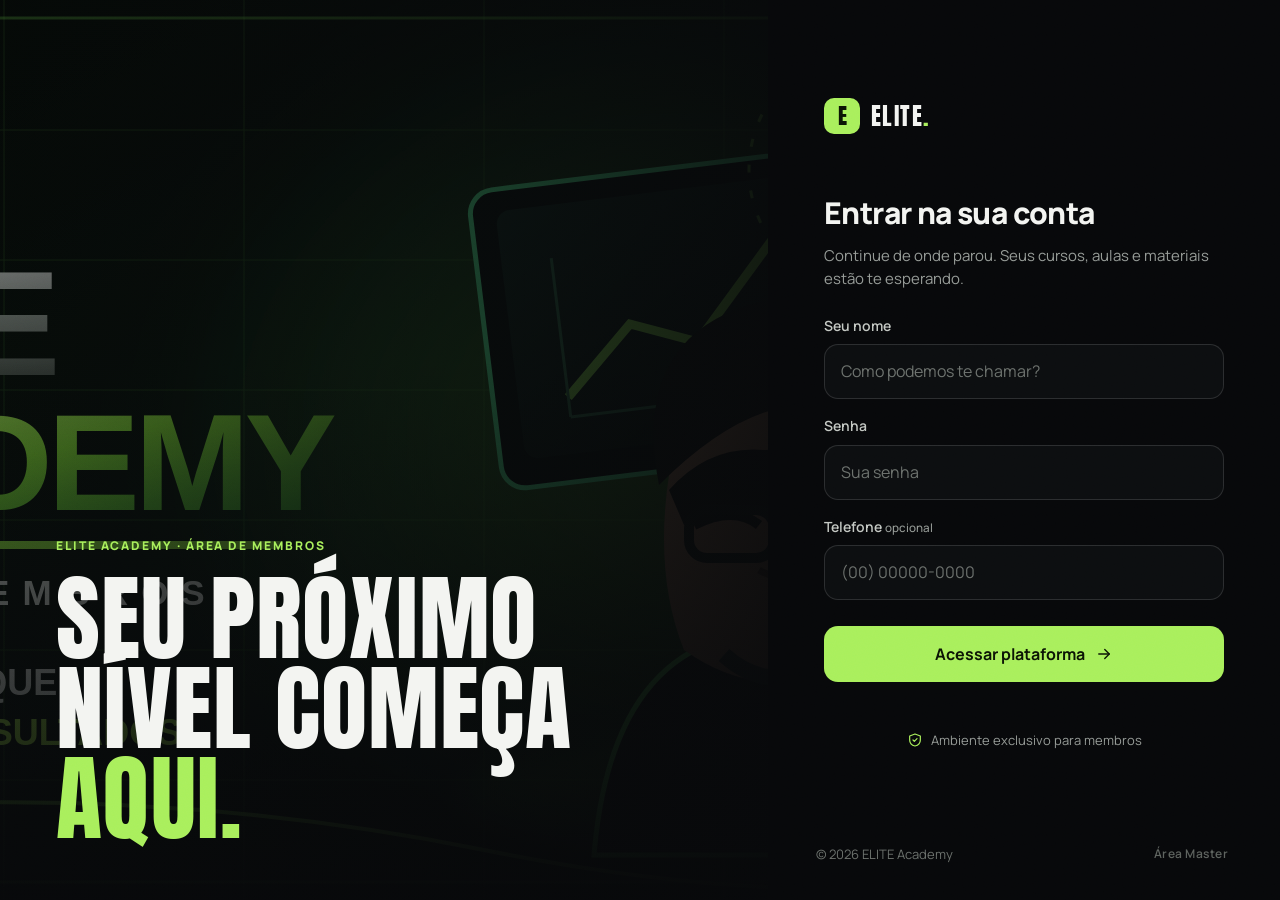
==== commit e0a7b040: "Conecta a área de membros ao banco D1 (membroselite) - API em Pages Functions: login com e-mail e se" ====
--- a/index.html
+++ b/index.html
@@ -44,6 +44,16 @@
       <symbol id="i-print" viewBox="0 0 24 24"><path d="M7 9V3h10v6"/><rect x="3" y="9" width="18" height="8" rx="2"/><path d="M7 14h10v7H7z"/></symbol>
       <symbol id="i-star" viewBox="0 0 24 24"><path d="m12 3 2.7 5.6 6.1.9-4.4 4.3 1 6.1L12 17l-5.4 2.9 1-6.1-4.4-4.3 6.1-.9z"/></symbol>
       <symbol id="i-shield" viewBox="0 0 24 24"><path d="M12 3 4 6v6c0 4.5 3.4 8 8 9 4.6-1 8-4.5 8-9V6z"/><path d="m9 12 2 2 4-4"/></symbol>
+      <symbol id="i-download" viewBox="0 0 24 24"><path d="M12 4v11"/><path d="m7 10 5 5 5-5"/><path d="M5 20h14"/></symbol>
+      <symbol id="i-upload" viewBox="0 0 24 24"><path d="M12 20V9"/><path d="m7 14 5-5 5 5"/><path d="M5 4h14"/></symbol>
+      <symbol id="i-globe" viewBox="0 0 24 24"><circle cx="12" cy="12" r="9"/><path d="M3 12h18"/><path d="M12 3c2.5 2.7 3.8 5.7 3.8 9s-1.3 6.3-3.8 9c-2.5-2.7-3.8-5.7-3.8-9S9.5 5.7 12 3z"/></symbol>
+      <symbol id="i-plus" viewBox="0 0 24 24"><path d="M12 5v14M5 12h14"/></symbol>
+      <symbol id="i-edit" viewBox="0 0 24 24"><path d="M4 20h4L19 9l-4-4L4 16z"/><path d="m13.5 6.5 4 4"/></symbol>
+      <symbol id="i-trash" viewBox="0 0 24 24"><path d="M4 7h16"/><path d="M10 11v6M14 11v6"/><path d="M6 7l1 13h10l1-13"/><path d="M9 7V4h6v3"/></symbol>
+      <symbol id="i-up" viewBox="0 0 24 24"><path d="m6 15 6-6 6 6"/></symbol>
+      <symbol id="i-eye" viewBox="0 0 24 24"><path d="M2 12s3.5-7 10-7 10 7 10 7-3.5 7-10 7S2 12 2 12z"/><circle cx="12" cy="12" r="3"/></symbol>
+      <symbol id="i-copy" viewBox="0 0 24 24"><rect x="8" y="8" width="12" height="12" rx="2"/><path d="M16 8V5a1 1 0 0 0-1-1H5a1 1 0 0 0-1 1v10a1 1 0 0 0 1 1h3"/></symbol>
+      <symbol id="i-link" viewBox="0 0 24 24"><path d="M10 14a5 5 0 0 0 7 0l3-3a5 5 0 0 0-7-7l-1 1"/><path d="M14 10a5 5 0 0 0-7 0l-3 3a5 5 0 0 0 7 7l1-1"/></symbol>
     </defs>
   </svg>
 
@@ -63,12 +73,20 @@
         <h1>Entrar na sua conta</h1>
         <p class="muted">Continue de onde parou. Seus cursos, aulas e materiais estão te esperando.</p>
         <form id="loginForm" novalidate>
-          <label for="memberName">Seu nome</label>
-          <input id="memberName" autocomplete="name" placeholder="Como podemos te chamar?" required>
-          <label for="memberPassword">Senha de acesso</label>
-          <input id="memberPassword" type="password" inputmode="numeric" autocomplete="current-password" placeholder="••••" required>
-          <label for="memberPhone">Telefone <small>opcional</small></label>
-          <input id="memberPhone" type="tel" autocomplete="tel" placeholder="(00) 00000-0000">
+          <div class="f-local">
+            <label for="memberName">Seu nome</label>
+            <input id="memberName" autocomplete="name" placeholder="Como podemos te chamar?">
+          </div>
+          <div class="f-api hidden">
+            <label for="memberEmail">E-mail</label>
+            <input id="memberEmail" type="email" autocomplete="email" inputmode="email" placeholder="voce@email.com">
+          </div>
+          <label for="memberPassword">Senha</label>
+          <input id="memberPassword" type="password" autocomplete="current-password" placeholder="Sua senha">
+          <div class="f-local">
+            <label for="memberPhone">Telefone <small>opcional</small></label>
+            <input id="memberPhone" type="tel" autocomplete="tel" placeholder="(00) 00000-0000">
+          </div>
           <button class="btn btn-primary btn-lg full" type="submit">Acessar plataforma <svg class="ic" aria-hidden="true"><use href="#i-arrow-right"/></svg></button>
           <p id="loginError" class="error" role="alert"></p>
         </form>
@@ -134,48 +152,38 @@
       <button class="modal-close" data-close="masterLoginModal" aria-label="Fechar"><svg class="ic"><use href="#i-close"/></svg></button>
       <span class="kicker">ACESSO RESTRITO</span>
       <h2 id="masterTitle">Área Master</h2>
-      <p class="muted">Administre cursos, módulos e aulas da plataforma.</p>
-      <label for="masterPassword">Senha administrativa</label>
-      <input id="masterPassword" type="password" inputmode="numeric" placeholder="Digite a senha">
+      <p class="muted" id="masterIntro">Administre cursos, módulos, aulas e alunos da plataforma.</p>
+      <div class="m-setup hidden">
+        <label for="masterName">Seu nome</label>
+        <input id="masterName" autocomplete="name" placeholder="Seu nome">
+      </div>
+      <div class="m-api hidden">
+        <label for="masterEmail">E-mail</label>
+        <input id="masterEmail" type="email" inputmode="email" autocomplete="email" placeholder="voce@email.com">
+      </div>
+      <label for="masterPassword" id="masterPassLabel">Senha administrativa</label>
+      <input id="masterPassword" type="password" placeholder="Digite a senha">
       <p id="masterLoginError" class="error" role="alert"></p>
       <button class="btn btn-primary full" id="masterLoginButton">Entrar</button>
     </div>
   </div>
 
-  <div id="adminModal" class="modal-wrap hidden">
-    <div class="modal modal-lg" role="dialog" aria-modal="true" aria-labelledby="adminTitle">
-      <button class="modal-close" data-close="adminModal" aria-label="Fechar"><svg class="ic"><use href="#i-close"/></svg></button>
-      <span class="kicker">CONFIGURAÇÃO DA PLATAFORMA</span>
-      <h2 id="adminTitle">Painel Master</h2>
-      <div class="tabs" role="tablist"><button class="active" data-tab="contentTab">Aulas e módulos</button><button data-tab="courseTab">Criar curso</button><button data-tab="manageTab">Gerenciar</button></div>
-      <div id="contentTab" class="admin-tab">
-        <label for="adminCourse">Curso</label><select id="adminCourse"></select>
-        <label for="adminModule">Módulo</label><input id="adminModule" list="moduleList" placeholder="Ex.: Módulo 01 — Comece aqui"><datalist id="moduleList"></datalist>
-        <div class="form-row">
-          <div><label for="adminLessonTitle">Título da aula</label><input id="adminLessonTitle" placeholder="Ex.: Introdução ao método"></div>
-          <div class="form-narrow"><label for="adminDuration">Duração <small>min</small></label><input id="adminDuration" type="number" min="0" inputmode="numeric" placeholder="12"></div>
-        </div>
-        <label for="adminType">Tipo de conteúdo</label><select id="adminType"><option value="video">Vídeo (link)</option><option value="pdf">PDF / material</option><option value="text">Texto / aula escrita</option></select>
-        <label for="adminUrl">Link do vídeo ou arquivo</label><input id="adminUrl" placeholder="YouTube, Vimeo ou link do arquivo">
-        <label for="adminBody">Descrição ou texto da aula <small>opcional</small></label><textarea id="adminBody" rows="3"></textarea>
-        <button class="btn btn-primary full" id="addContent">Salvar aula</button>
-      </div>
-      <div id="courseTab" class="admin-tab hidden">
-        <label for="newCourseName">Nome do curso</label><input id="newCourseName" placeholder="Ex.: Mentoria de Vendas">
-        <label for="newCourseDesc">Descrição curta</label><input id="newCourseDesc" placeholder="O que o aluno vai conquistar?">
-        <label for="newCourseLearn">O que o aluno vai aprender <small>um item por linha</small></label><textarea id="newCourseLearn" rows="3"></textarea>
-        <div class="form-row">
-          <div><label for="newCoursePrice">Preço <small>opcional</small></label><input id="newCoursePrice" placeholder="Ex.: 97,00"></div>
-          <div><label for="newCourseColor">Cor</label><select id="newCourseColor"><option value="green">Verde</option><option value="purple">Roxo</option><option value="blue">Azul</option><option value="orange">Laranja</option></select></div>
-        </div>
-        <label for="newCourseCover">URL da capa <small>opcional</small></label><input id="newCourseCover" placeholder="https://...">
-        <label for="newCourseTrailer">Link do trailer <small>opcional</small></label><input id="newCourseTrailer" placeholder="https://youtube.com/...">
-        <label for="newCourseCheckout">Link do checkout <small>opcional</small></label><input id="newCourseCheckout" placeholder="https://...">
-        <label class="check"><input id="newCourseLocked" type="checkbox" checked> Criar como bloqueado (curso à venda)</label>
-        <button class="btn btn-primary full" id="addCourse">Criar curso</button>
-      </div>
-      <div id="manageTab" class="admin-tab hidden"><div id="adminCourseManager"></div></div>
-      <p class="note">Protótipo: os dados ficam salvos neste navegador. Login individual e banco de dados entram na próxima etapa.</p>
+  <!-- ============================== ÁREA MASTER ============================== -->
+  <div id="adminPanel" class="adm hidden" role="dialog" aria-modal="true" aria-label="Área Master">
+    <header class="adm-top">
+      <div class="brand"><span class="brand-mark">E</span><span class="brand-word">MASTER<i>.</i></span></div>
+      <div class="adm-top-actions">
+        <button class="btn btn-ghost" data-adm="export" title="Baixar uma cópia de todo o conteúdo"><svg class="ic"><use href="#i-download"/></svg><span>Exportar</span></button>
+        <label class="btn btn-ghost adm-import" title="Carregar uma cópia salva"><svg class="ic"><use href="#i-upload"/></svg><span>Importar</span><input type="file" id="admImport" accept="application/json,.json" hidden></label>
+        <button class="btn btn-line" data-adm="close"><svg class="ic"><use href="#i-close"/></svg><span>Sair do Master</span></button>
+      </div>
+    </header>
+    <div class="adm-body">
+      <aside class="adm-side" id="admSide"></aside>
+      <main class="adm-main" id="admMain"></main>
+    </div>
+    <div class="adm-sheet-wrap hidden" id="admSheetWrap">
+      <section class="adm-sheet" id="admSheet" aria-label="Editar aula"></section>
     </div>
   </div>
 
@@ -187,7 +195,16 @@
     </div>
   </div>
 
+  <div id="videoModal" class="modal-wrap video-wrap hidden">
+    <div class="vmodal" role="dialog" aria-modal="true" aria-labelledby="vmTitle">
+      <div class="vm-player" id="vmPlayer"></div>
+      <div class="vm-body" id="vmBody"></div>
+      <button class="modal-close vm-close" data-act="close-video" aria-label="Fechar vídeo"><svg class="ic"><use href="#i-close"/></svg></button>
+    </div>
+  </div>
+
   <div id="toast" class="toast" role="status"></div>
   <script src="app.js"></script>
+  <script src="admin.js"></script>
 </body>
 </html>
--- a/styles.css
+++ b/styles.css
@@ -550,6 +550,213 @@
   .qa-form{flex-direction:column}
   .streak-chip{height:36px;padding:0 12px}
 }
+
+/* ==================================================================
+   PLAYER EM JANELA (videoaulas)
+   ================================================================== */
+.video-wrap{background:rgba(3,4,5,.9)}
+.vmodal{position:relative;width:min(100%,1120px);max-height:94vh;overflow:auto;border-radius:26px;background:var(--surface);border:1px solid var(--line-2);box-shadow:0 40px 120px rgba(0,0,0,.7);animation:rise .3s cubic-bezier(.2,.8,.2,1)}
+.vm-player{position:relative;aspect-ratio:16/9;background:#000}
+.vm-player iframe{position:absolute;inset:0;width:100%;height:100%;border:0}
+.vm-body{display:flex;align-items:center;justify-content:space-between;gap:20px;flex-wrap:wrap;padding:22px 26px 24px}
+.vm-info{min-width:0;flex:1 1 320px}
+.vm-crumbs{color:var(--muted);font-size:14px}
+.vm-info h2{font:400 clamp(26px,2.6vw,38px)/1 var(--display);text-transform:uppercase;margin:8px 0 12px}
+.vm-progress{display:flex;align-items:center;gap:12px;max-width:360px;color:var(--muted);font-size:13px}
+.vm-progress .bar{flex:1;height:4px}
+.vm-actions{display:flex;gap:10px;flex-wrap:wrap}
+.vm-close{top:12px;right:12px;background:rgba(7,8,10,.65);backdrop-filter:blur(10px);color:#fff;z-index:5}
+.vm-close:hover{background:rgba(7,8,10,.9)}
+@media (max-width:720px){
+  .video-wrap{padding:0;align-items:center}
+  .vmodal{border-radius:0;border:0;max-height:100vh;width:100%}
+  .vm-body{padding:18px 16px 22px}
+  .vm-actions{width:100%}
+  .vm-actions .btn{flex:1}
+  .vm-close{top:8px;right:8px}
+}
+
+/* ==================================================================
+   BOTÕES DA AULA (arquivos e sites)
+   ================================================================== */
+.res-buttons{display:grid;grid-template-columns:repeat(auto-fill,minmax(250px,1fr));gap:10px;margin-top:18px}
+.res-btn{display:flex;align-items:center;gap:14px;min-height:64px;padding:12px 16px 12px 12px;border-radius:16px;background:var(--card);border:1px solid var(--line);transition:background .2s,border-color .2s,transform .2s}
+.res-btn:hover{background:var(--card-2);border-color:rgba(169,239,92,.35);transform:translateY(-2px)}
+.res-ic{width:42px;height:42px;flex:0 0 42px;border-radius:12px;display:grid;place-items:center;background:var(--accent-a);color:var(--accent)}
+.res-site .res-ic{background:rgba(120,180,255,.12);color:#8fc2ff}
+.res-txt{flex:1;min-width:0}
+.res-txt b{display:block;font-size:15px;font-weight:700;line-height:1.3;overflow:hidden;text-overflow:ellipsis;white-space:nowrap}
+.res-txt small{display:block;color:var(--muted);font-size:12px;overflow:hidden;text-overflow:ellipsis;white-space:nowrap}
+.res-go{width:16px;height:16px;color:var(--muted)}
+.vm-body .vm-res{flex:1 1 100%;margin-top:0}
+
+/* ==================================================================
+   ÁREA MASTER
+   ================================================================== */
+.adm{position:fixed;inset:0;z-index:70;display:flex;flex-direction:column;background:var(--bg)}
+.adm-top{display:flex;align-items:center;justify-content:space-between;gap:16px;height:72px;padding:0 24px;border-bottom:1px solid var(--line);flex:0 0 auto}
+.adm-top-actions{display:flex;gap:8px}
+.adm-import{cursor:pointer;margin:0;color:var(--text);font-size:15px}
+.adm-body{flex:1;min-height:0;display:grid;grid-template-columns:300px minmax(0,1fr)}
+.adm-side{border-right:1px solid var(--line);padding:20px 16px;overflow-y:auto;display:flex;flex-direction:column;gap:14px}
+.adm-side-head{display:flex;justify-content:space-between;align-items:center;padding:0 6px}
+.adm-courses{display:flex;flex-direction:column;gap:4px}
+.adm-course{display:flex;align-items:center;gap:12px;width:100%;padding:8px;border-radius:14px;text-align:left;transition:background .2s}
+.adm-course:hover{background:var(--surface)}
+.adm-course.active{background:var(--card);box-shadow:inset 0 0 0 1px rgba(169,239,92,.3)}
+.adm-course-art{position:relative;width:48px;height:48px;flex:0 0 48px;border-radius:12px;overflow:hidden}
+.adm-course-art .art-code{font-size:54px;right:-12%;bottom:-22%}
+.adm-course-txt{min-width:0}
+.adm-course-txt b{display:block;font-size:14px;overflow:hidden;text-overflow:ellipsis;white-space:nowrap}
+.adm-course-txt small{color:var(--muted);font-size:12px}
+.adm-main{overflow-y:auto;padding:28px 40px 60px}
+.adm-main>*{max-width:1000px}
+.adm-head{display:flex;align-items:flex-end;justify-content:space-between;gap:20px;flex-wrap:wrap}
+.adm-head h1{font-size:clamp(40px,4.4vw,64px);margin:8px 0 6px}
+.adm-head-actions{display:flex;gap:8px;flex-wrap:wrap;align-items:center}
+.switch{display:inline-flex;align-items:center;gap:10px;min-height:48px;padding:0 16px 0 8px;border-radius:999px;background:var(--surface);font-weight:700;font-size:14px;color:var(--soft)}
+.switch-dot{position:relative;width:44px;height:26px;border-radius:999px;background:var(--card-2);transition:background .2s}
+.switch-dot::after{content:"";position:absolute;top:3px;left:3px;width:20px;height:20px;border-radius:50%;background:var(--soft);transition:transform .2s,background .2s}
+.switch.on .switch-dot{background:var(--accent)}
+.switch.on .switch-dot::after{transform:translateX(18px);background:var(--accent-ink)}
+.adm-tabs{margin:24px 0 24px}
+.adm-mods{display:flex;flex-direction:column;gap:16px}
+.adm-mod{border-radius:22px;background:var(--surface);padding:14px}
+.adm-mod-head{display:flex;align-items:center;gap:12px;padding:4px 4px 10px}
+.adm-mod-num{font:400 28px/1 var(--display);color:var(--accent);width:44px;text-align:center}
+.adm-mod-name{flex:1;min-width:0;padding:10px 12px;border-color:transparent;background:transparent;font-weight:800;font-size:17px}
+.adm-mod-name:hover{border-color:var(--line-2)}
+.adm-row-actions{display:flex;gap:2px;align-items:center}
+.adm-row-actions .icon-btn:disabled{opacity:.25;cursor:default}
+.adm-lessons{display:flex;flex-direction:column;gap:6px}
+.adm-lesson{display:flex;align-items:center;gap:8px;padding:6px;border-radius:16px;background:var(--bg-2)}
+.adm-lesson-main{flex:1;min-width:0;display:flex;align-items:center;gap:14px;padding:4px;border-radius:12px;text-align:left}
+.adm-lesson-main:hover .adm-edit-hint{color:var(--accent)}
+.adm-thumb{position:relative;width:96px;aspect-ratio:16/9;flex:0 0 96px;border-radius:10px;overflow:hidden;background:var(--card-2);display:grid;place-items:center;color:var(--muted)}
+.adm-thumb{background-size:cover;background-position:center}
+.adm-lesson-txt{flex:1;min-width:0}
+.adm-lesson-txt b{display:block;font-size:15px;margin-bottom:6px;overflow:hidden;text-overflow:ellipsis;white-space:nowrap}
+.adm-lesson-txt small{display:flex;gap:6px;flex-wrap:wrap}
+.tag{display:inline-flex;align-items:center;gap:5px;padding:3px 9px;border-radius:999px;background:var(--card-2);color:var(--muted);font-size:12px;font-weight:700}
+.tag .ic{width:13px;height:13px}
+.tag-ok{background:var(--accent-a);color:var(--accent)}
+.adm-edit-hint{display:inline-flex;align-items:center;gap:6px;color:var(--muted);font-size:13px;font-weight:700;white-space:nowrap;padding-right:6px}
+.adm-edit-hint .ic{width:16px;height:16px}
+.adm-empty{color:var(--muted);font-size:14px;padding:10px 12px}
+.adm-add{display:inline-flex;align-items:center;gap:8px;min-height:44px;margin-top:8px;padding:0 14px;border-radius:12px;color:var(--accent);font-weight:700;font-size:14px;border:1px dashed rgba(169,239,92,.35)}
+.adm-add:hover{background:var(--accent-a)}
+.adm-add .ic{width:17px;height:17px}
+.adm-new-mod{margin-top:16px}
+.adm-del:hover{color:#ff9b8f}
+.adm-del.confirming{width:auto;padding:0 12px;background:rgba(255,120,100,.14);color:#ffb0a5;font-size:13px;font-weight:800}
+.adm-danger:hover,.adm-danger.confirming{border-color:#ff9b8f;color:#ff9b8f}
+.adm-form{max-width:760px}
+.adm-form-foot{display:flex;justify-content:space-between;gap:10px;flex-wrap:wrap;margin-top:28px}
+.swatches{display:flex;gap:10px;flex-wrap:wrap}
+.swatch{position:relative;margin:0;display:flex;align-items:flex-end;width:110px;height:64px;padding:8px 10px;border-radius:14px;cursor:pointer;color:#fff;font-size:13px;font-weight:700;border:2px solid transparent}
+.swatch input{position:absolute;opacity:0;pointer-events:none}
+.swatch:has(input:checked){border-color:var(--text)}
+.swatch:has(input:focus-visible){outline:2px solid var(--accent);outline-offset:2px}
+.sheet-block{margin-top:22px;padding:18px;border-radius:18px;background:var(--bg-2);border:1px solid var(--line)}
+.sheet-block-head{display:flex;align-items:center;gap:10px;flex-wrap:wrap;margin-bottom:12px}
+.sheet-block-head .ic{color:var(--accent)}
+.sheet-block-head .muted{font-size:13px;width:100%;margin-top:-6px;padding-left:30px}
+.sheet-block label:first-of-type{margin-top:0}
+.hint{margin-top:8px;font-size:13px;color:var(--muted)}
+.hint.ok{color:var(--accent)}
+.hint.bad{color:#ff9b8f}
+.video-preview{position:relative;margin-top:12px;max-width:320px;aspect-ratio:16/9;border-radius:14px;overflow:hidden;background:#000}
+.video-preview .vp-img{position:absolute;inset:0;background-size:cover;background-position:center}
+.video-preview>span:not(.vp-img){position:absolute;left:50%;top:50%;width:48px;height:48px;margin:-24px 0 0 -24px;border-radius:50%;display:grid;place-items:center;background:var(--accent);color:var(--accent-ink)}
+
+/* painel lateral de edição de aula */
+.adm-sheet-wrap{position:absolute;inset:0;z-index:5;background:rgba(3,4,5,.6);backdrop-filter:blur(4px);display:flex;justify-content:flex-end;animation:fade .2s}
+.adm-sheet{width:min(100%,640px);height:100%;display:flex;flex-direction:column;background:var(--surface);border-left:1px solid var(--line-2);box-shadow:-30px 0 80px rgba(0,0,0,.5);animation:slidein .3s cubic-bezier(.2,.8,.2,1)}
+@keyframes slidein{from{transform:translateX(40px);opacity:0}}
+.sheet-head{display:flex;align-items:flex-start;justify-content:space-between;gap:16px;padding:22px 24px 16px;border-bottom:1px solid var(--line)}
+.sheet-head h2{font-size:18px;font-weight:800;margin-top:6px}
+.sheet-body{flex:1;overflow-y:auto;padding:8px 24px 28px}
+.sheet-foot{display:flex;justify-content:flex-end;gap:10px;padding:16px 24px;border-top:1px solid var(--line);background:var(--surface)}
+.link-rows{display:flex;flex-direction:column;gap:10px}
+.link-row{display:grid;grid-template-columns:minmax(0,1fr) auto;gap:8px;padding:12px;border-radius:14px;background:var(--surface);border:1px solid var(--line)}
+.link-row .seg{grid-column:1}
+.link-row .adm-del{grid-column:2;grid-row:1}
+.link-row input{grid-column:1/-1;padding:12px 14px}
+.seg{display:inline-flex;gap:4px;padding:4px;border-radius:12px;background:var(--bg-2);justify-self:start}
+.seg button{display:inline-flex;align-items:center;gap:6px;min-height:36px;padding:0 12px;border-radius:9px;color:var(--muted);font-size:13px;font-weight:700}
+.seg button .ic{width:15px;height:15px}
+.seg button.on{background:var(--card-2);color:var(--text)}
+.link-add{display:flex;gap:8px;flex-wrap:wrap}
+.link-preview .preview-label{display:block;margin-top:18px;font-size:12px;font-weight:800;letter-spacing:.12em;text-transform:uppercase;color:var(--muted)}
+.link-preview .res-buttons{margin-top:10px;grid-template-columns:1fr}
+
+@media (max-width:900px){
+  .adm-top{height:64px;padding:0 14px}
+  .adm-top .brand-word{font-size:20px}
+  .adm-top-actions .btn span{display:none}
+  .adm-top-actions .btn{padding:0 12px}
+  .adm-body{grid-template-columns:1fr;grid-template-rows:auto minmax(0,1fr)}
+  .adm-side{border-right:0;border-bottom:1px solid var(--line);padding:12px 14px;flex-direction:row;align-items:center;overflow-x:auto;overflow-y:hidden;gap:8px}
+  .adm-side-head{display:none}
+  .adm-courses{flex-direction:row;gap:6px}
+  .adm-course{width:auto;flex:0 0 auto;padding:6px 12px 6px 6px}
+  .adm-course-art{width:36px;height:36px;flex-basis:36px;border-radius:10px}
+  .adm-course-txt small{display:none}
+  .adm-side>.btn{width:auto;flex:0 0 auto;min-height:44px;padding:0 14px}
+  .adm-main{padding:20px 14px 60px}
+  .adm-head-actions{width:100%}
+  .adm-head-actions .btn{flex:1}
+  .adm-lesson{flex-wrap:wrap}
+  .adm-lesson-main{flex-basis:100%}
+  .adm-thumb{width:72px;flex-basis:72px}
+  .adm-edit-hint{display:none}
+  .adm-lesson .adm-row-actions{margin-left:auto}
+  .adm-mod{padding:10px}
+  .adm-mod-head{flex-wrap:wrap}
+  .adm-mod-name{flex-basis:calc(100% - 50px)}
+  .adm-mod-head .adm-row-actions{margin-left:auto}
+  .adm-mod-num{width:32px;font-size:22px}
+  .adm-sheet{width:100%;border-left:0}
+  .sheet-head,.sheet-body,.sheet-foot{padding-left:16px;padding-right:16px}
+  .sheet-foot .btn{flex:1}
+  .res-buttons{grid-template-columns:1fr}
+}
+
+/* ---------- banco de dados: alunos, avisos ---------- */
+body:not(.ready) #loginView{visibility:hidden}
+.pw-box{margin-top:18px;padding:14px 16px;border-radius:14px;background:var(--bg-2)}
+.pw-box summary{cursor:pointer;font-weight:700;color:var(--soft);min-height:28px}
+.adm-banner{display:flex;align-items:center;gap:14px;flex-wrap:wrap;margin-bottom:24px;padding:16px 18px;border-radius:18px;background:var(--surface);border:1px solid var(--line-2);color:var(--soft);font-size:14px}
+.adm-banner>.ic{color:var(--accent)}
+.adm-banner span{flex:1 1 300px}
+.adm-banner.warn{border-color:rgba(255,190,90,.35);background:rgba(255,190,90,.06)}
+.adm-banner.warn>.ic{color:#ffbe5a}
+.adm-ic-art{display:grid;place-items:center;background:var(--accent-a);color:var(--accent)}
+.adm-students-btn{margin-bottom:6px}
+.adm-newuser{margin:24px 0}
+.pass-gen{display:flex;gap:8px}
+.pass-gen input{flex:1;font-family:ui-monospace,Menlo,monospace;letter-spacing:.06em}
+.adm-created{display:flex;gap:20px;flex-wrap:wrap;justify-content:space-between;align-items:flex-end;margin:24px 0 0;padding:20px;border-radius:18px;background:var(--accent-a);border:1px solid rgba(169,239,92,.3)}
+.adm-created p{margin:6px 0 10px;color:var(--soft)}
+.adm-created pre{margin:0;white-space:pre-wrap;font:500 14px/1.6 var(--ui);color:var(--text)}
+.adm-created-actions{display:flex;gap:8px;flex-wrap:wrap}
+.stu-list{display:flex;flex-direction:column;gap:8px}
+.stu{display:flex;align-items:flex-start;gap:14px;padding:16px;border-radius:18px;background:var(--surface)}
+.stu-main{flex:1;min-width:0}
+.stu-main>b{display:flex;align-items:center;gap:8px;font-size:15px}
+.stu-main>small{display:block;color:var(--muted);font-size:13px;margin:2px 0 8px;overflow:hidden;text-overflow:ellipsis}
+.stu-meta{display:flex;gap:14px;flex-wrap:wrap;color:var(--muted);font-size:12px;margin-bottom:10px}
+.stu-meta span{display:inline-flex;align-items:center;gap:5px}
+.stu-meta .ic{width:14px;height:14px}
+.stu .bar{height:4px;max-width:320px}
+.stu-reset{display:flex;gap:8px;margin-top:12px;max-width:420px}
+.stu-reset input{flex:1;padding:10px 12px;font-family:ui-monospace,Menlo,monospace}
+@media (max-width:900px){
+  .adm-students-btn{margin-bottom:0}
+  .stu{flex-wrap:wrap}
+  .stu>.adm-row-actions{width:100%;justify-content:flex-end}
+  .stu-reset{flex-direction:column}
+}
 @media (prefers-reduced-motion:reduce){*,*::before,*::after{animation:none!important;transition:none!important;scroll-behavior:auto!important}}
 @media print{
   body *{visibility:hidden}
